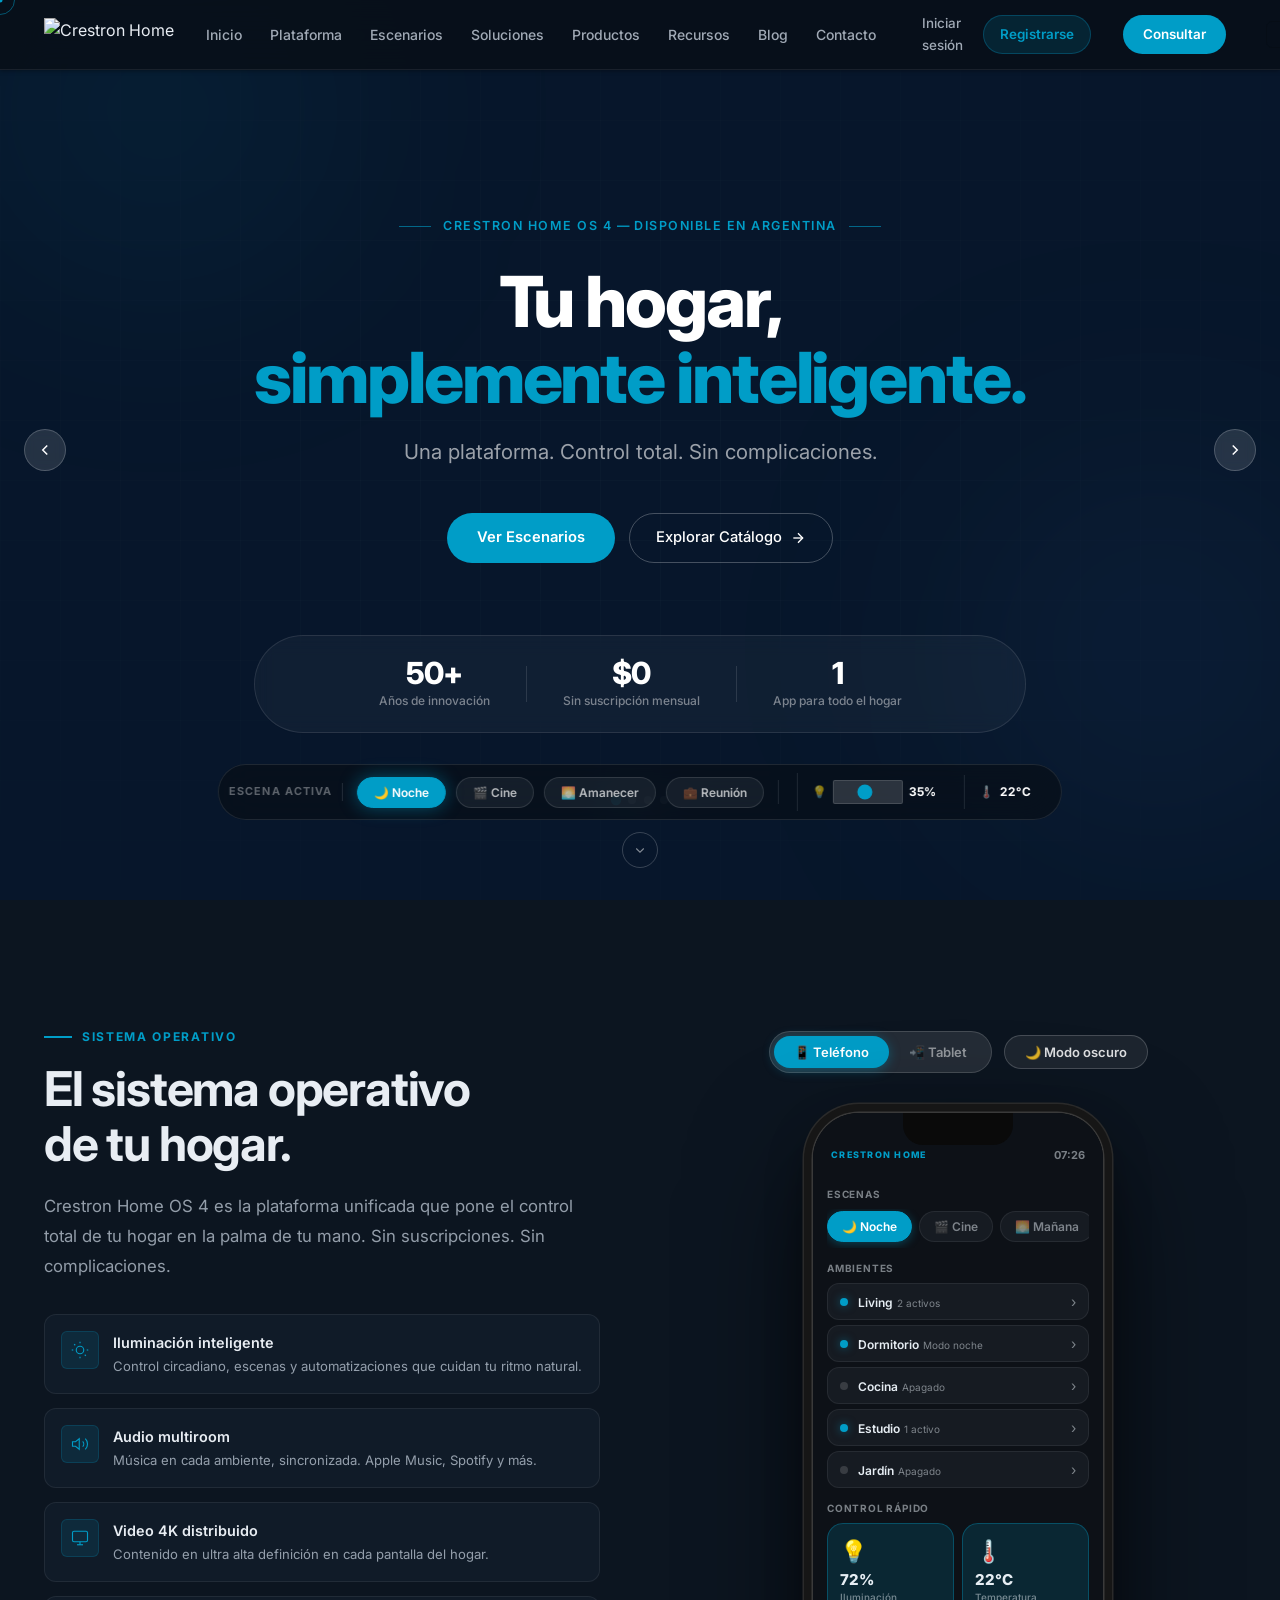
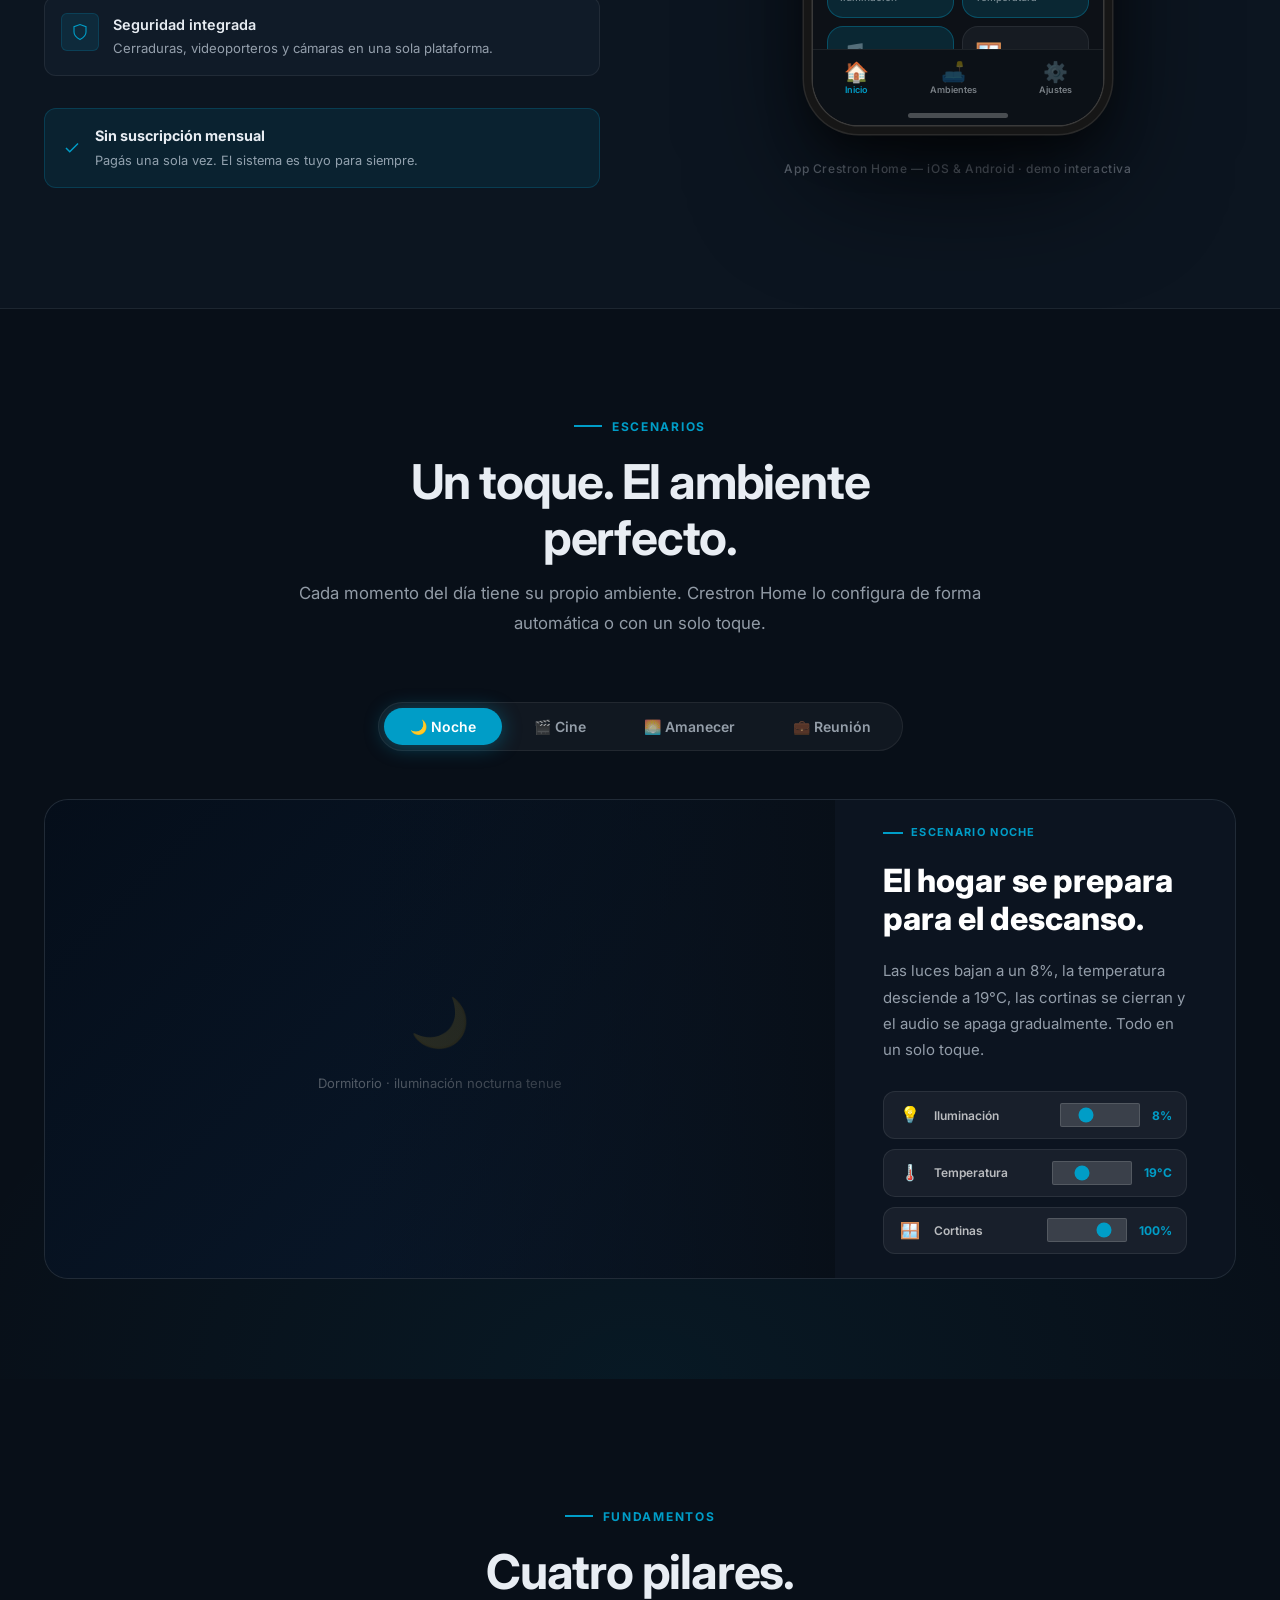
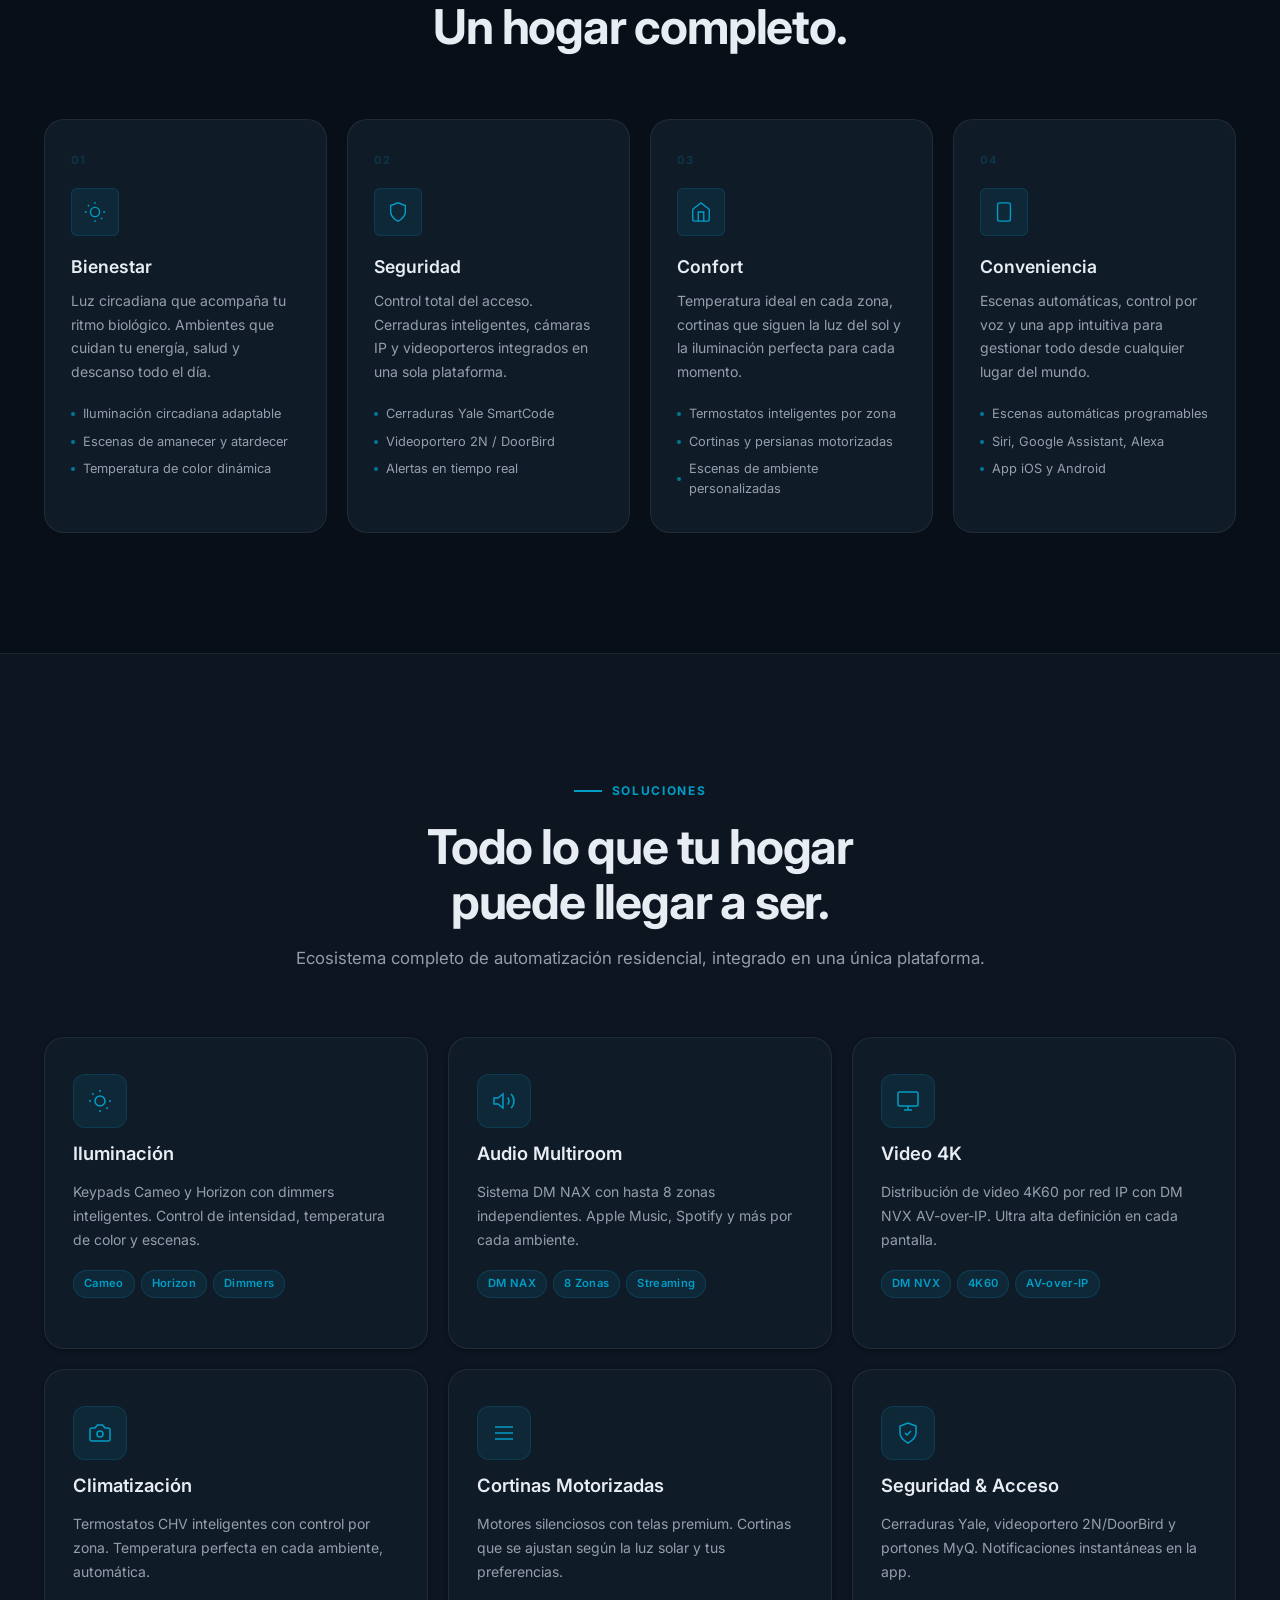
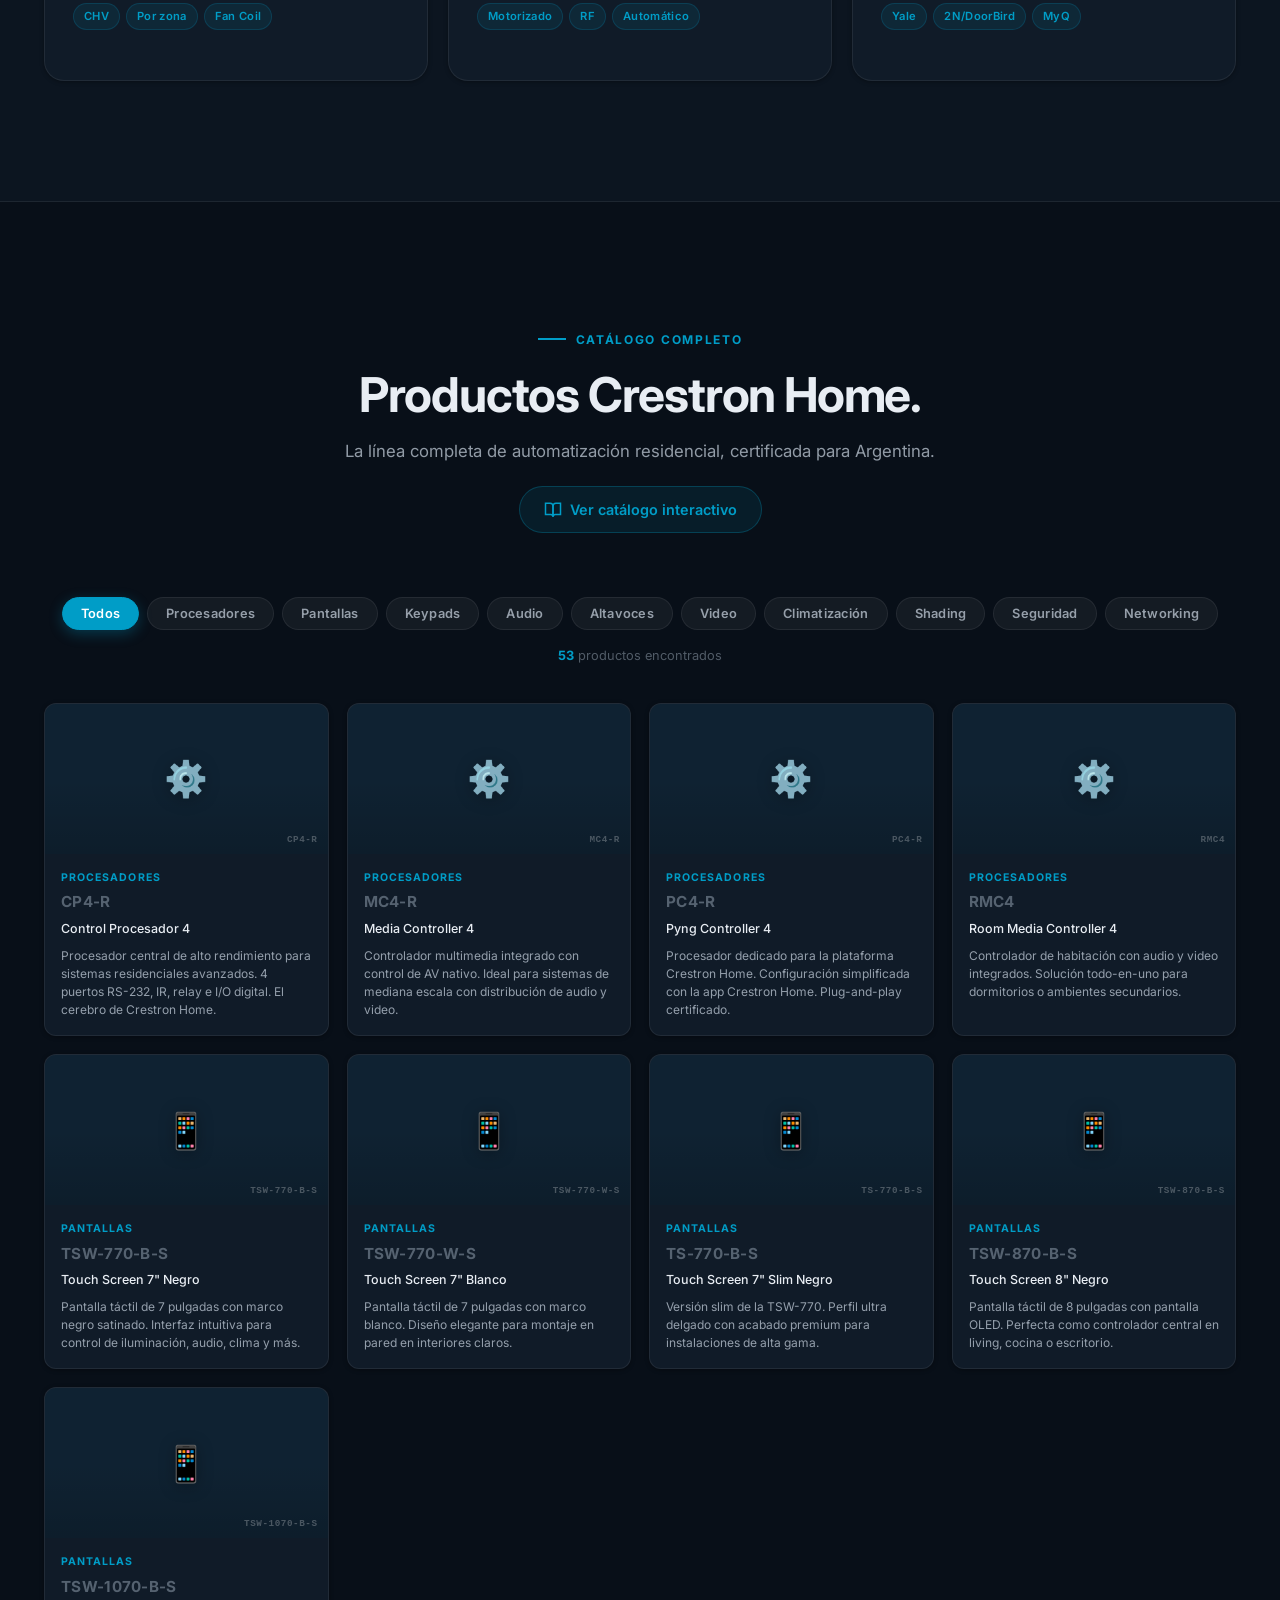
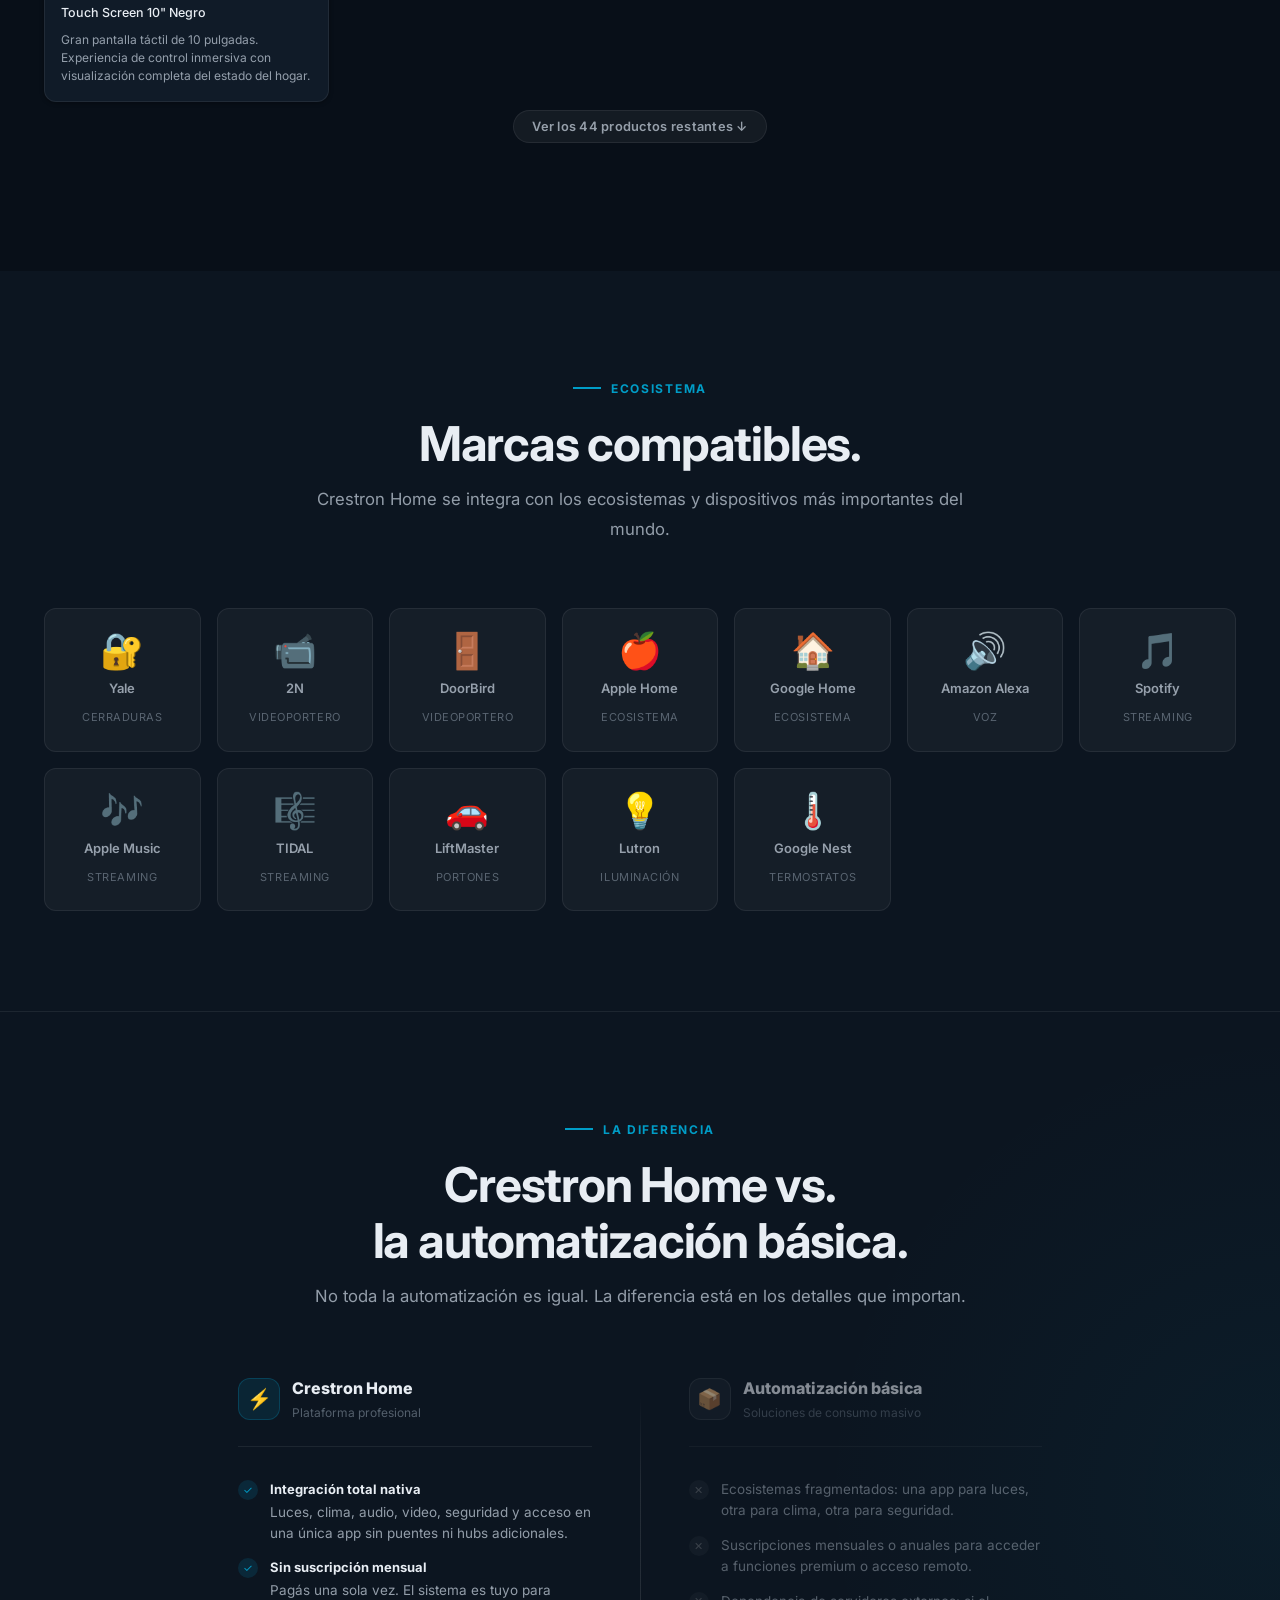
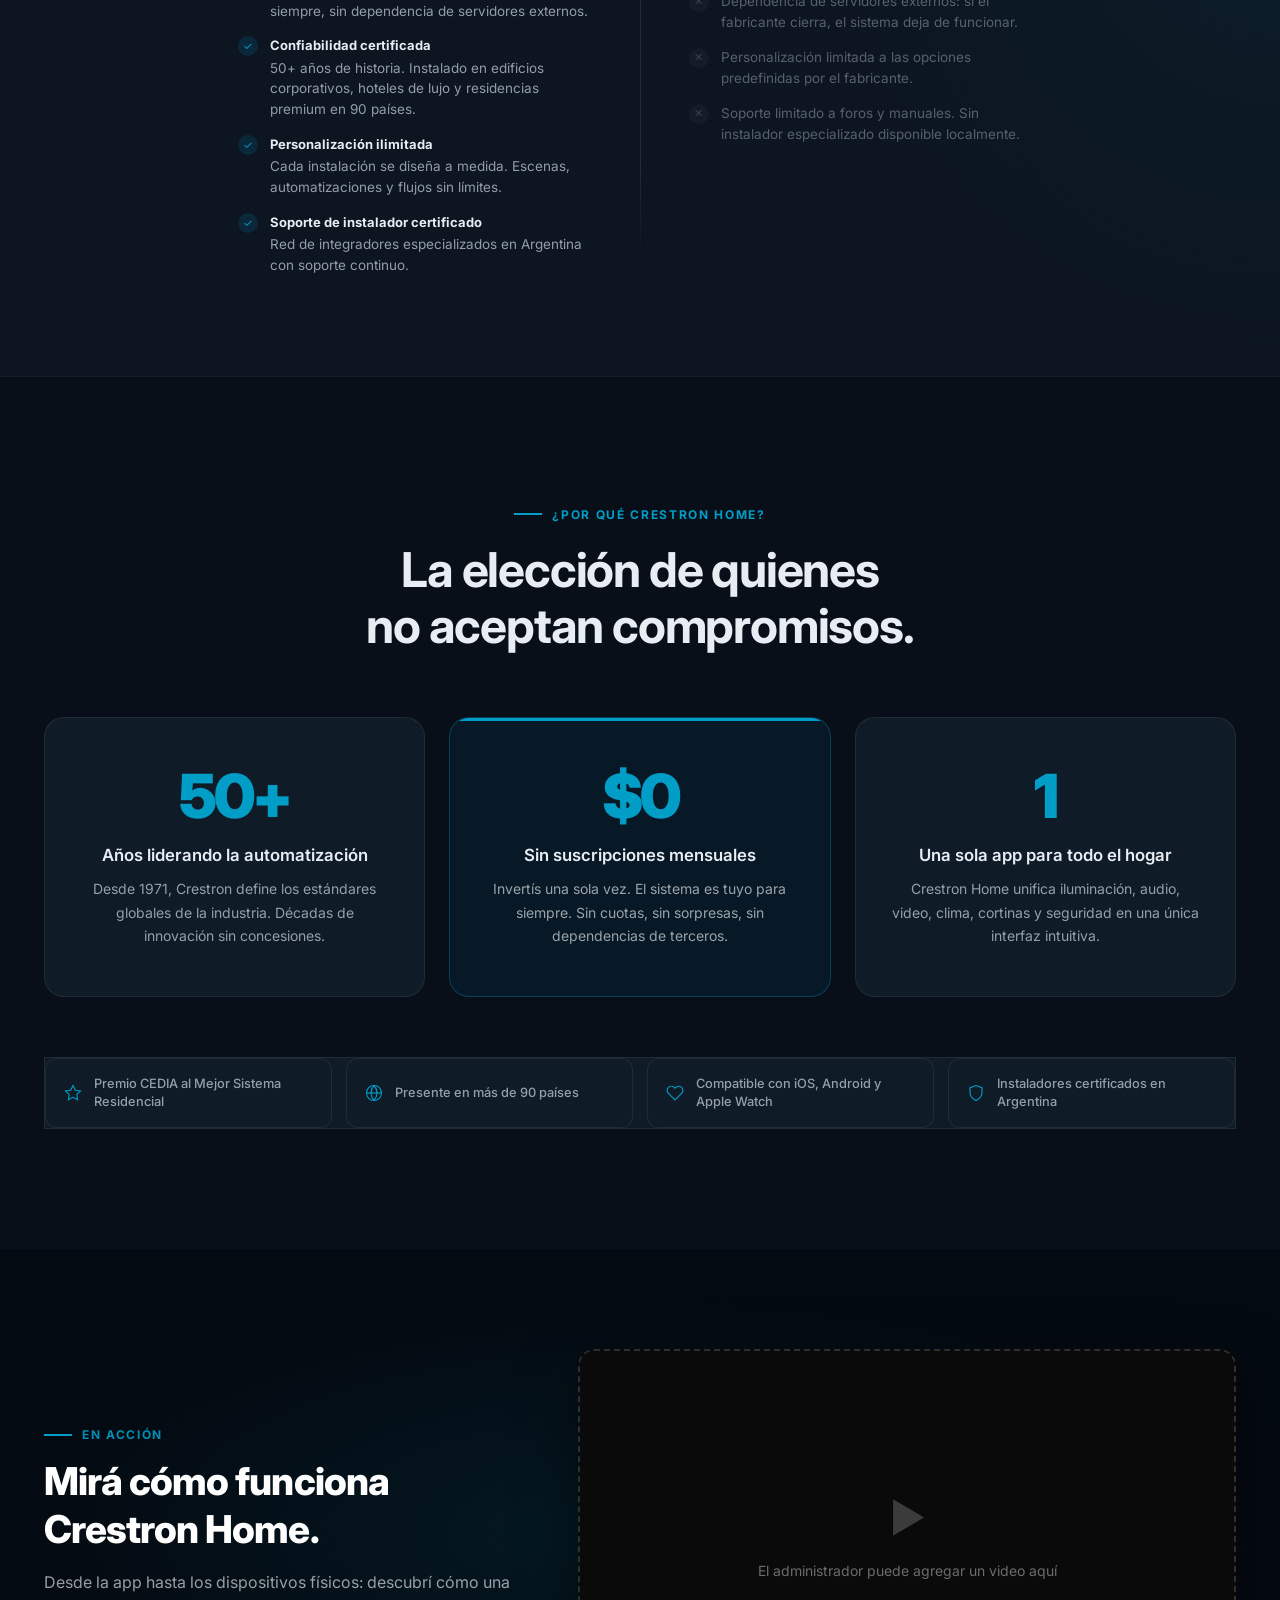
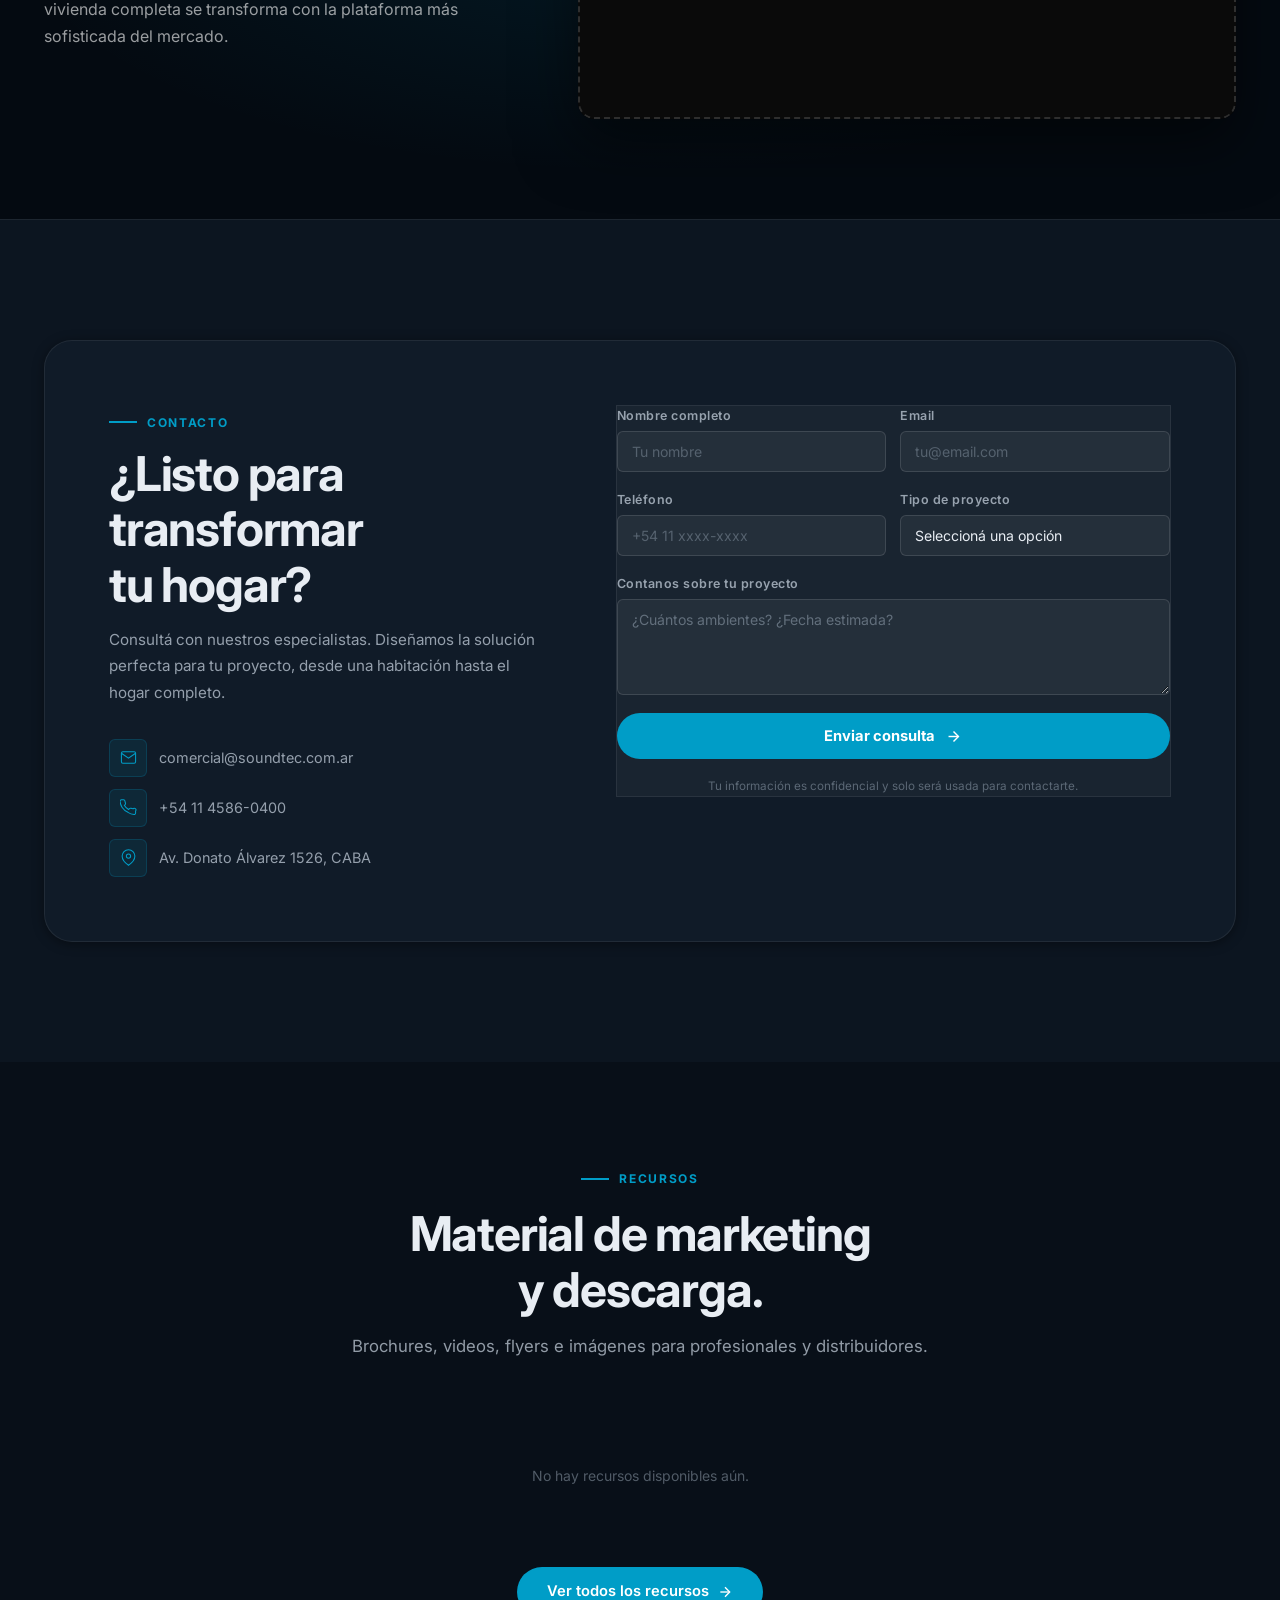
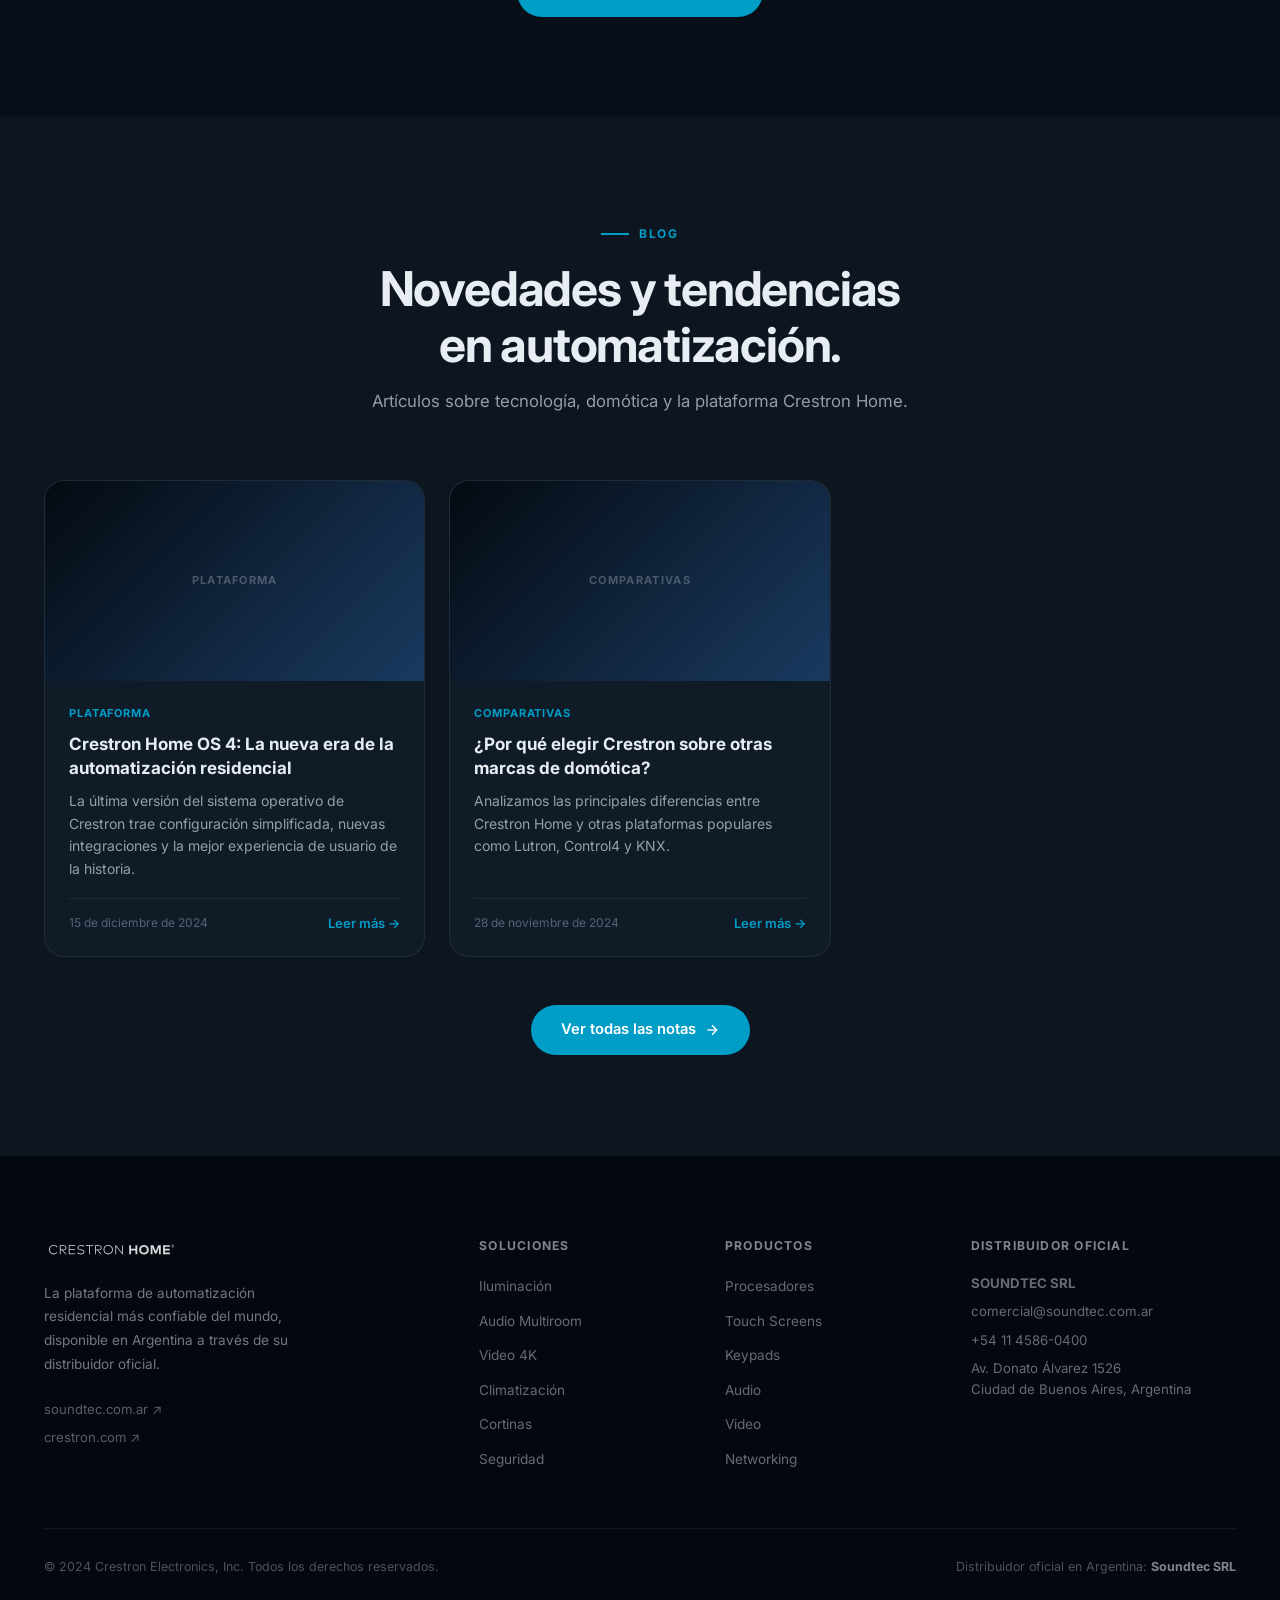
==== index.html @ 1913ee7a "Start proyect" ====
<!DOCTYPE html>
<html lang="es">
<head>
  <meta charset="UTF-8">
  <meta name="viewport" content="width=device-width, initial-scale=1.0">
  <title>Crestron Home Argentina | Automatización Residencial Premium</title>
  <meta name="description" content="Crestron Home en Argentina. Control total de tu hogar: iluminación, audio, video, climatización y más. Distribuidor oficial: Soundtec SRL.">
  <meta name="theme-color" content="#080f18">
  <link rel="preconnect" href="https://fonts.googleapis.com">
  <link rel="preconnect" href="https://fonts.gstatic.com" crossorigin>
  <link href="https://fonts.googleapis.com/css2?family=Inter:wght@300;400;500;600;700;800;900&display=swap" rel="stylesheet">
  <link rel="stylesheet" href="styles.css">
  <link rel="stylesheet" href="admin.css">
</head>
<body>

  <!-- Custom Cursor -->
  <div class="cursor-dot" id="cursorDot"></div>
  <div class="cursor-outline" id="cursorOutline"></div>

  <!-- ===== NAVIGATION ===== -->
  <nav class="navbar" id="navbar">
    <div class="nav-container">
      <a href="#inicio" class="logo">
        <img src="crestron-home-logo.svg" alt="Crestron Home" class="logo-img logo-dark">
        <img src="crestron-home-logo-white.svg" alt="Crestron Home" class="logo-img logo-white">
      </a>
      <ul class="nav-links" id="navLinks">
        <li><a href="#inicio" class="nav-link">Inicio</a></li>
        <li><a href="#plataforma" class="nav-link">Plataforma</a></li>
        <li><a href="#escenarios" class="nav-link">Escenarios</a></li>
        <li><a href="#soluciones" class="nav-link">Soluciones</a></li>
        <li><a href="#productos" class="nav-link">Productos</a></li>
        <li><a href="#recursos" class="nav-link">Recursos</a></li>
        <li><a href="#blog" class="nav-link">Blog</a></li>
        <li><a href="#contacto" class="nav-link">Contacto</a></li>
        <li class="nav-mobile-auth">
          <a href="#" class="btn-nav-login nav-link">Iniciar sesión</a>
          <a href="#" class="btn-nav-register mobile">Registrarse</a>
        </li>
      </ul>
      <div class="nav-auth">
        <a href="#" class="btn-nav-login">Iniciar sesión</a>
        <a href="#" class="btn-nav-register">Registrarse</a>
      </div>
      <a href="#contacto" class="btn-nav-cta">Consultar</a>
      <button class="btn-admin-trigger" id="adminTrigger" title="Panel de administración">
        <svg viewBox="0 0 24 24" fill="none" stroke="currentColor" stroke-width="2"><rect x="3" y="11" width="18" height="11" rx="2"/><path d="M7 11V7a5 5 0 0110 0v4"/></svg>
      </button>
      <button class="menu-toggle" id="menuToggle" aria-label="Menú">
        <span></span><span></span><span></span>
      </button>
    </div>
  </nav>

  <!-- ===== HERO ===== -->
  <section id="inicio" class="hero">
    <div class="hero-bg">
      <div class="hero-grid-lines"></div>
      <div class="hero-orb hero-orb-1"></div>
      <div class="hero-orb hero-orb-2"></div>
      <!-- Foto: sala de estar de lujo con iluminación tenue y accesorios tecnológicos -->
      <div class="hero-slides">
        <div class="hero-slide" data-slide="0" style="background-image:url('img/hero-1.jpg')"></div>
        <div class="hero-slide" data-slide="1" style="background-image:url('img/hero-2.jpg')"></div>
        <div class="hero-slide" data-slide="2" style="background-image:url('img/hero-3.jpg')"></div>
        <div class="hero-slide" data-slide="3" style="background-image:url('img/hero-4.jpg')"></div>
      </div>
      <div class="admin-slides-panel" id="adminSlidesPanel">
        <span class="admin-slides-label">📷 Imágenes del slider:</span>
        <button class="admin-slide-edit-btn" data-slide="0">Foto 1</button>
        <button class="admin-slide-edit-btn" data-slide="1">Foto 2</button>
        <button class="admin-slide-edit-btn" data-slide="2">Foto 3</button>
        <button class="admin-slide-edit-btn" data-slide="3">Foto 4</button>
      </div>
    </div>
    <button class="hero-prev" aria-label="Anterior">
      <svg viewBox="0 0 24 24" fill="none" stroke="currentColor" stroke-width="2"><polyline points="15 18 9 12 15 6"/></svg>
    </button>
    <button class="hero-next" aria-label="Siguiente">
      <svg viewBox="0 0 24 24" fill="none" stroke="currentColor" stroke-width="2"><polyline points="9 18 15 12 9 6"/></svg>
    </button>
    <div class="hero-dots">
      <button class="hero-dot active" aria-label="Slide 1"></button>
      <button class="hero-dot" aria-label="Slide 2"></button>
      <button class="hero-dot" aria-label="Slide 3"></button>
      <button class="hero-dot" aria-label="Slide 4"></button>
    </div>
    <div class="hero-content">
      <div class="hero-eyebrow">
        <span class="eyebrow-line"></span>
        Crestron Home OS 4 — Disponible en Argentina
        <span class="eyebrow-line"></span>
      </div>
      <h1 class="hero-title" data-editable="hero-title">Tu hogar,<br><span class="hero-accent">simplemente inteligente.</span></h1>
      <p class="hero-subtitle" data-editable="hero-subtitle">Una plataforma. Control total. Sin complicaciones.</p>
      <div class="hero-buttons">
        <a href="#escenarios" class="btn-primary">Ver Escenarios</a>
        <a href="#productos" class="btn-ghost">
          Explorar Catálogo
          <svg viewBox="0 0 24 24" fill="none" stroke="currentColor" stroke-width="2"><line x1="5" y1="12" x2="19" y2="12"/><polyline points="12 5 19 12 12 19"/></svg>
        </a>
      </div>
      <div class="hero-stats">
        <div class="hero-stat">
          <span class="stat-number">50+</span>
          <span class="stat-label">Años de innovación</span>
        </div>
        <div class="stat-sep"></div>
        <div class="hero-stat">
          <span class="stat-number">$0</span>
          <span class="stat-label">Sin suscripción mensual</span>
        </div>
        <div class="stat-sep"></div>
        <div class="hero-stat">
          <span class="stat-number">1</span>
          <span class="stat-label">App para todo el hogar</span>
        </div>
      </div>
    </div>

    <!-- Dashboard strip — scene & quick controls -->
    <div class="hero-dashboard-strip" id="heroDashboard">
      <span class="hds-label">Escena activa</span>
      <button class="hds-btn active" onclick="heroScene(this,'Noche')">🌙 Noche</button>
      <button class="hds-btn" onclick="heroScene(this,'Cine')">🎬 Cine</button>
      <button class="hds-btn" onclick="heroScene(this,'Amanecer')">🌅 Amanecer</button>
      <button class="hds-btn" onclick="heroScene(this,'Reunión')">💼 Reunión</button>
      <div class="hds-sep"></div>
      <div class="hds-widget">
        <span>💡</span>
        <input type="range" class="hds-widget-slider" min="0" max="100" value="35"
          oninput="this.nextElementSibling.textContent=this.value+'%'">
        <span class="hds-widget-val">35%</span>
      </div>
      <div class="hds-widget">
        <span>🌡️</span>
        <span class="hds-widget-val" id="heroTemp">22°C</span>
      </div>
    </div>

    <a href="#plataforma" class="hero-scroll">
      <svg viewBox="0 0 24 24" fill="none" stroke="currentColor" stroke-width="1.5"><path d="M7 10l5 5 5-5"/></svg>
    </a>
  </section>

  <!-- ===== CRESTRON HOME OS ===== -->
  <section id="plataforma" class="platform-section">
    <div class="container">
      <div class="platform-grid">
        <div class="platform-text reveal">
          <div class="section-label">Sistema Operativo</div>
          <h2 data-editable="platform-h2">El sistema operativo<br>de tu hogar.</h2>
          <p class="lead-text" data-editable="platform-lead">Crestron Home OS 4 es la plataforma unificada que pone el control total de tu hogar en la palma de tu mano. Sin suscripciones. Sin complicaciones.</p>
          <ul class="platform-features">
            <li class="pf-item">
              <div class="pf-icon">
                <svg viewBox="0 0 24 24" fill="none" stroke="currentColor" stroke-width="1.5"><circle cx="12" cy="12" r="5"/><line x1="12" y1="1" x2="12" y2="3"/><line x1="12" y1="21" x2="12" y2="23"/><line x1="4.22" y1="4.22" x2="5.64" y2="5.64"/><line x1="18.36" y1="18.36" x2="19.78" y2="19.78"/><line x1="1" y1="12" x2="3" y2="12"/><line x1="21" y1="12" x2="23" y2="12"/></svg>
              </div>
              <div class="pf-text">
                <strong>Iluminación inteligente</strong>
                <p>Control circadiano, escenas y automatizaciones que cuidan tu ritmo natural.</p>
              </div>
            </li>
            <li class="pf-item">
              <div class="pf-icon">
                <svg viewBox="0 0 24 24" fill="none" stroke="currentColor" stroke-width="1.5"><polygon points="11 5 6 9 2 9 2 15 6 15 11 19 11 5"/><path d="M19.07 4.93a10 10 0 010 14.14M15.54 8.46a5 5 0 010 7.07"/></svg>
              </div>
              <div class="pf-text">
                <strong>Audio multiroom</strong>
                <p>Música en cada ambiente, sincronizada. Apple Music, Spotify y más.</p>
              </div>
            </li>
            <li class="pf-item">
              <div class="pf-icon">
                <svg viewBox="0 0 24 24" fill="none" stroke="currentColor" stroke-width="1.5"><rect x="2" y="3" width="20" height="14" rx="2"/><line x1="8" y1="21" x2="16" y2="21"/><line x1="12" y1="17" x2="12" y2="21"/></svg>
              </div>
              <div class="pf-text">
                <strong>Video 4K distribuido</strong>
                <p>Contenido en ultra alta definición en cada pantalla del hogar.</p>
              </div>
            </li>
            <li class="pf-item">
              <div class="pf-icon">
                <svg viewBox="0 0 24 24" fill="none" stroke="currentColor" stroke-width="1.5"><path d="M12 22s8-4 8-10V5l-8-3-8 3v7c0 6 8 10 8 10z"/></svg>
              </div>
              <div class="pf-text">
                <strong>Seguridad integrada</strong>
                <p>Cerraduras, videoporteros y cámaras en una sola plataforma.</p>
              </div>
            </li>
          </ul>
          <div class="no-sub-badge">
            <svg viewBox="0 0 24 24" fill="none" stroke="currentColor" stroke-width="2"><polyline points="20 6 9 17 4 12"/></svg>
            <div>
              <strong>Sin suscripción mensual</strong>
              <span>Pagás una sola vez. El sistema es tuyo para siempre.</span>
            </div>
          </div>
        </div>

        <div class="platform-visual reveal" style="display:flex;flex-direction:column;align-items:center;">
          <div class="demo-controls-bar">
            <div class="demo-device-toggle">
              <button class="demo-toggle-btn active" id="chappBtnPhone" onclick="AppDemo.setDevice('phone')">📱 Teléfono</button>
              <button class="demo-toggle-btn" id="chappBtnTablet" onclick="AppDemo.setDevice('tablet')">📲 Tablet</button>
            </div>
            <button class="demo-theme-btn" id="chappThemeBtn" onclick="AppDemo.toggleTheme()">🌙 Modo oscuro</button>
          </div>
          <div class="chapp-device chapp-dark" id="chappDevice">
            <div class="chapp-device-notch"></div>
            <div id="chappScreen"></div>
            <div class="chapp-device-bar"></div>
          </div>
          <div class="mockup-label" style="margin-top:18px;color:rgba(220,230,242,0.38);font-size:12px;letter-spacing:.05em;">App Crestron Home — iOS & Android · demo interactiva</div>
        </div>
      </div>
    </div>
  </section>

  <!-- ===== ESCENARIOS ===== -->
  <section id="escenarios" class="scenarios-section">
    <div class="container">
      <div class="section-header reveal">
        <div class="section-label">Escenarios</div>
        <h2>Un toque. El ambiente<br>perfecto.</h2>
        <p class="section-subtitle">Cada momento del día tiene su propio ambiente. Crestron Home lo configura de forma automática o con un solo toque.</p>
      </div>

      <div class="scenarios-tabs" role="tablist">
        <button class="scenario-tab active" data-scene="noche" onclick="switchScene('noche')">🌙 Noche</button>
        <button class="scenario-tab" data-scene="cine" onclick="switchScene('cine')">🎬 Cine</button>
        <button class="scenario-tab" data-scene="amanecer" onclick="switchScene('amanecer')">🌅 Amanecer</button>
        <button class="scenario-tab" data-scene="reunion" onclick="switchScene('reunion')">💼 Reunión</button>
      </div>

      <div class="scenarios-stage">

        <!-- NOCHE -->
        <div class="scenario-panel active" id="scene-noche">
          <div class="scenario-image">
            <!-- Foto: dormitorio de lujo con iluminación tenue azul-cálida, vista nocturna exterior -->
            <div class="scenario-img-placeholder" style="background:linear-gradient(135deg,#050e1a,#0a1a2e);">
              <span class="sc-icon">🌙</span>
              <span>Dormitorio · iluminación nocturna tenue</span>
            </div>
            <div class="scenario-img-overlay"></div>
          </div>
          <div class="scenario-content">
            <div class="scenario-eyebrow">Escenario Noche</div>
            <h3>El hogar se prepara para el descanso.</h3>
            <p>Las luces bajan a un 8%, la temperatura desciende a 19°C, las cortinas se cierran y el audio se apaga gradualmente. Todo en un solo toque.</p>
            <div class="scenario-controls">
              <div class="sc-ctrl-row">
                <span class="sc-ctrl-ico">💡</span>
                <span class="sc-ctrl-name">Iluminación</span>
                <input type="range" class="sc-ctrl-slider" min="0" max="100" value="8" oninput="this.nextElementSibling.textContent=this.value+'%'">
                <span class="sc-ctrl-val">8%</span>
              </div>
              <div class="sc-ctrl-row">
                <span class="sc-ctrl-ico">🌡️</span>
                <span class="sc-ctrl-name">Temperatura</span>
                <input type="range" class="sc-ctrl-slider" min="16" max="30" value="19" oninput="this.nextElementSibling.textContent=this.value+'°C'">
                <span class="sc-ctrl-val">19°C</span>
              </div>
              <div class="sc-ctrl-row">
                <span class="sc-ctrl-ico">🪟</span>
                <span class="sc-ctrl-name">Cortinas</span>
                <input type="range" class="sc-ctrl-slider" min="0" max="100" value="100" oninput="this.nextElementSibling.textContent=this.value+'%'">
                <span class="sc-ctrl-val">100%</span>
              </div>
            </div>
          </div>
        </div>

        <!-- CINE -->
        <div class="scenario-panel" id="scene-cine">
          <div class="scenario-image">
            <!-- Foto: sala de cine privada con pantalla grande, luces de acento tenues, asientos de cuero -->
            <div class="scenario-img-placeholder" style="background:linear-gradient(135deg,#0a0005,#1a0820);">
              <span class="sc-icon">🎬</span>
              <span>Home theater · luces de acento ultrabajas</span>
            </div>
            <div class="scenario-img-overlay"></div>
          </div>
          <div class="scenario-content">
            <div class="scenario-eyebrow">Escenario Cine</div>
            <h3>Experiencia de sala en tu propio hogar.</h3>
            <p>Las luces LED de acento bajan al 3%, las cortinas se cierran totalmente, el proyector se enciende y el audio se calibra en modo surround automáticamente.</p>
            <div class="scenario-controls">
              <div class="sc-ctrl-row">
                <span class="sc-ctrl-ico">💡</span>
                <span class="sc-ctrl-name">Iluminación acento</span>
                <input type="range" class="sc-ctrl-slider" min="0" max="100" value="3" oninput="this.nextElementSibling.textContent=this.value+'%'">
                <span class="sc-ctrl-val">3%</span>
              </div>
              <div class="sc-ctrl-row">
                <span class="sc-ctrl-ico">🔊</span>
                <span class="sc-ctrl-name">Volumen surround</span>
                <input type="range" class="sc-ctrl-slider" min="0" max="100" value="75" oninput="this.nextElementSibling.textContent=this.value+'%'">
                <span class="sc-ctrl-val">75%</span>
              </div>
              <div class="sc-ctrl-row">
                <span class="sc-ctrl-ico">🪟</span>
                <span class="sc-ctrl-name">Cortinas blackout</span>
                <input type="range" class="sc-ctrl-slider" min="0" max="100" value="100" oninput="this.nextElementSibling.textContent=this.value+'%'">
                <span class="sc-ctrl-val">100%</span>
              </div>
            </div>
          </div>
        </div>

        <!-- AMANECER -->
        <div class="scenario-panel" id="scene-amanecer">
          <div class="scenario-image">
            <!-- Foto: living con grandes ventanales al amanecer, luz natural cálida, cortinas a medio abrir -->
            <div class="scenario-img-placeholder" style="background:linear-gradient(135deg,#1a0800,#2d1505,#3d2010);">
              <span class="sc-icon">🌅</span>
              <span>Living · luz cálida de amanecer</span>
            </div>
            <div class="scenario-img-overlay"></div>
          </div>
          <div class="scenario-content">
            <div class="scenario-eyebrow">Escenario Amanecer</div>
            <h3>El despertar más suave que imaginaste.</h3>
            <p>Las luces aumentan gradualmente simulando el amanecer, las cortinas se abren lentamente, la temperatura sube a 22°C y comienza tu playlist favorita en bajo volumen.</p>
            <div class="scenario-controls">
              <div class="sc-ctrl-row">
                <span class="sc-ctrl-ico">💡</span>
                <span class="sc-ctrl-name">Luz cálida (2700K)</span>
                <input type="range" class="sc-ctrl-slider" min="0" max="100" value="60" oninput="this.nextElementSibling.textContent=this.value+'%'">
                <span class="sc-ctrl-val">60%</span>
              </div>
              <div class="sc-ctrl-row">
                <span class="sc-ctrl-ico">🌡️</span>
                <span class="sc-ctrl-name">Temperatura</span>
                <input type="range" class="sc-ctrl-slider" min="16" max="30" value="22" oninput="this.nextElementSibling.textContent=this.value+'°C'">
                <span class="sc-ctrl-val">22°C</span>
              </div>
              <div class="sc-ctrl-row">
                <span class="sc-ctrl-ico">🪟</span>
                <span class="sc-ctrl-name">Cortinas</span>
                <input type="range" class="sc-ctrl-slider" min="0" max="100" value="40" oninput="this.nextElementSibling.textContent=this.value+'%'">
                <span class="sc-ctrl-val">40%</span>
              </div>
            </div>
          </div>
        </div>

        <!-- REUNIÓN -->
        <div class="scenario-panel" id="scene-reunion">
          <div class="scenario-image">
            <!-- Foto: sala de reuniones de home office o living configurado para trabajo, luz blanca neutra, pantalla con presentación -->
            <div class="scenario-img-placeholder" style="background:linear-gradient(135deg,#05101a,#0a1e30);">
              <span class="sc-icon">💼</span>
              <span>Home office · luz neutra fría · pantalla activa</span>
            </div>
            <div class="scenario-img-overlay"></div>
          </div>
          <div class="scenario-content">
            <div class="scenario-eyebrow">Escenario Reunión</div>
            <h3>Productividad al más alto nivel.</h3>
            <p>Luz blanca neutra al 90%, temperatura de 20°C para máxima concentración, la pantalla de videoconferencia se enciende y el audio se configura en modo "manos libres".</p>
            <div class="scenario-controls">
              <div class="sc-ctrl-row">
                <span class="sc-ctrl-ico">💡</span>
                <span class="sc-ctrl-name">Luz neutra (4000K)</span>
                <input type="range" class="sc-ctrl-slider" min="0" max="100" value="90" oninput="this.nextElementSibling.textContent=this.value+'%'">
                <span class="sc-ctrl-val">90%</span>
              </div>
              <div class="sc-ctrl-row">
                <span class="sc-ctrl-ico">🌡️</span>
                <span class="sc-ctrl-name">Temperatura</span>
                <input type="range" class="sc-ctrl-slider" min="16" max="30" value="20" oninput="this.nextElementSibling.textContent=this.value+'°C'">
                <span class="sc-ctrl-val">20°C</span>
              </div>
              <div class="sc-ctrl-row">
                <span class="sc-ctrl-ico">🔊</span>
                <span class="sc-ctrl-name">Audio manos libres</span>
                <input type="range" class="sc-ctrl-slider" min="0" max="100" value="50" oninput="this.nextElementSibling.textContent=this.value+'%'">
                <span class="sc-ctrl-val">50%</span>
              </div>
            </div>
          </div>
        </div>

      </div><!-- /scenarios-stage -->
    </div>
  </section>

  <!-- ===== CUATRO PILARES ===== -->
  <section class="pillars-section">
    <div class="container">
      <div class="section-header reveal">
        <div class="section-label">Fundamentos</div>
        <h2>Cuatro pilares.<br>Un hogar completo.</h2>
      </div>
      <div class="pillars-grid">

        <div class="pillar-card reveal">
          <div class="pillar-num">01</div>
          <div class="pillar-icon">
            <svg viewBox="0 0 24 24" fill="none" stroke="currentColor" stroke-width="1.5"><circle cx="12" cy="12" r="5"/><line x1="12" y1="1" x2="12" y2="3"/><line x1="12" y1="21" x2="12" y2="23"/><line x1="4.22" y1="4.22" x2="5.64" y2="5.64"/><line x1="18.36" y1="18.36" x2="19.78" y2="19.78"/><line x1="1" y1="12" x2="3" y2="12"/><line x1="21" y1="12" x2="23" y2="12"/></svg>
          </div>
          <h3 data-editable="pillar-1-h3">Bienestar</h3>
          <p data-editable="pillar-1-p">Luz circadiana que acompaña tu ritmo biológico. Ambientes que cuidan tu energía, salud y descanso todo el día.</p>
          <ul class="pillar-list">
            <li>Iluminación circadiana adaptable</li>
            <li>Escenas de amanecer y atardecer</li>
            <li>Temperatura de color dinámica</li>
          </ul>
        </div>

        <div class="pillar-card reveal">
          <div class="pillar-num">02</div>
          <div class="pillar-icon">
            <svg viewBox="0 0 24 24" fill="none" stroke="currentColor" stroke-width="1.5"><path d="M12 22s8-4 8-10V5l-8-3-8 3v7c0 6 8 10 8 10z"/></svg>
          </div>
          <h3 data-editable="pillar-2-h3">Seguridad</h3>
          <p data-editable="pillar-2-p">Control total del acceso. Cerraduras inteligentes, cámaras IP y videoporteros integrados en una sola plataforma.</p>
          <ul class="pillar-list">
            <li>Cerraduras Yale SmartCode</li>
            <li>Videoportero 2N / DoorBird</li>
            <li>Alertas en tiempo real</li>
          </ul>
        </div>

        <div class="pillar-card reveal">
          <div class="pillar-num">03</div>
          <div class="pillar-icon">
            <svg viewBox="0 0 24 24" fill="none" stroke="currentColor" stroke-width="1.5"><path d="M3 9l9-7 9 7v11a2 2 0 01-2 2H5a2 2 0 01-2-2z"/><polyline points="9 22 9 12 15 12 15 22"/></svg>
          </div>
          <h3 data-editable="pillar-3-h3">Confort</h3>
          <p data-editable="pillar-3-p">Temperatura ideal en cada zona, cortinas que siguen la luz del sol y la iluminación perfecta para cada momento.</p>
          <ul class="pillar-list">
            <li>Termostatos inteligentes por zona</li>
            <li>Cortinas y persianas motorizadas</li>
            <li>Escenas de ambiente personalizadas</li>
          </ul>
        </div>

        <div class="pillar-card reveal">
          <div class="pillar-num">04</div>
          <div class="pillar-icon">
            <svg viewBox="0 0 24 24" fill="none" stroke="currentColor" stroke-width="1.5"><rect x="5" y="2" width="14" height="20" rx="2"/><line x1="12" y1="18" x2="12.01" y2="18"/></svg>
          </div>
          <h3 data-editable="pillar-4-h3">Conveniencia</h3>
          <p data-editable="pillar-4-p">Escenas automáticas, control por voz y una app intuitiva para gestionar todo desde cualquier lugar del mundo.</p>
          <ul class="pillar-list">
            <li>Escenas automáticas programables</li>
            <li>Siri, Google Assistant, Alexa</li>
            <li>App iOS y Android</li>
          </ul>
        </div>

      </div>
    </div>
  </section>

  <!-- ===== SOLUCIONES ===== -->
  <section id="soluciones" class="solutions-section">
    <div class="container">
      <div class="section-header reveal">
        <div class="section-label">Soluciones</div>
        <h2>Todo lo que tu hogar<br>puede llegar a ser.</h2>
        <p class="section-subtitle">Ecosistema completo de automatización residencial, integrado en una única plataforma.</p>
      </div>
      <div class="solutions-grid">

        <div class="solution-card reveal">
          <div class="sol-icon-wrap">
            <svg viewBox="0 0 24 24" fill="none" stroke="currentColor" stroke-width="1.5"><circle cx="12" cy="12" r="5"/><line x1="12" y1="1" x2="12" y2="3"/><line x1="12" y1="21" x2="12" y2="23"/><line x1="4.22" y1="4.22" x2="5.64" y2="5.64"/><line x1="18.36" y1="18.36" x2="19.78" y2="19.78"/><line x1="1" y1="12" x2="3" y2="12"/><line x1="21" y1="12" x2="23" y2="12"/></svg>
          </div>
          <h3>Iluminación</h3>
          <p>Keypads Cameo y Horizon con dimmers inteligentes. Control de intensidad, temperatura de color y escenas.</p>
          <div class="sol-tags"><span>Cameo</span><span>Horizon</span><span>Dimmers</span></div>
          <div class="sol-hover-detail">
            <ul>
              <li>Regulación 0–100% por zona sin parpadeo</li>
              <li>Temperatura de color dinámica 2700–6500K</li>
              <li>Escenas personalizables por habitación</li>
            </ul>
          </div>
        </div>

        <div class="solution-card reveal">
          <div class="sol-icon-wrap">
            <svg viewBox="0 0 24 24" fill="none" stroke="currentColor" stroke-width="1.5"><polygon points="11 5 6 9 2 9 2 15 6 15 11 19 11 5"/><path d="M15.54 8.46a5 5 0 010 7.07"/><path d="M19.07 4.93a10 10 0 010 14.14"/></svg>
          </div>
          <h3>Audio Multiroom</h3>
          <p>Sistema DM NAX con hasta 8 zonas independientes. Apple Music, Spotify y más por cada ambiente.</p>
          <div class="sol-tags"><span>DM NAX</span><span>8 Zonas</span><span>Streaming</span></div>
          <div class="sol-hover-detail">
            <ul>
              <li>Hasta 8 zonas completamente independientes</li>
              <li>Sincronización perfecta entre ambientes</li>
              <li>Apple Music, Spotify, Tidal nativos</li>
            </ul>
          </div>
        </div>

        <div class="solution-card reveal">
          <div class="sol-icon-wrap">
            <svg viewBox="0 0 24 24" fill="none" stroke="currentColor" stroke-width="1.5"><rect x="2" y="3" width="20" height="14" rx="2"/><line x1="8" y1="21" x2="16" y2="21"/><line x1="12" y1="17" x2="12" y2="21"/></svg>
          </div>
          <h3>Video 4K</h3>
          <p>Distribución de video 4K60 por red IP con DM NVX AV-over-IP. Ultra alta definición en cada pantalla.</p>
          <div class="sol-tags"><span>DM NVX</span><span>4K60</span><span>AV-over-IP</span></div>
          <div class="sol-hover-detail">
            <ul>
              <li>Distribución 4K60 por red Ethernet</li>
              <li>Latencia ultra-baja (&lt;100ms)</li>
              <li>Fuentes ilimitadas a pantallas ilimitadas</li>
            </ul>
          </div>
        </div>

        <div class="solution-card reveal">
          <div class="sol-icon-wrap">
            <svg viewBox="0 0 24 24" fill="none" stroke="currentColor" stroke-width="1.5"><path d="M14.5 4h-5L7 7H4a2 2 0 00-2 2v9a2 2 0 002 2h16a2 2 0 002-2V9a2 2 0 00-2-2h-3l-2.5-3z"/><circle cx="12" cy="13" r="3"/></svg>
          </div>
          <h3>Climatización</h3>
          <p>Termostatos CHV inteligentes con control por zona. Temperatura perfecta en cada ambiente, automática.</p>
          <div class="sol-tags"><span>CHV</span><span>Por zona</span><span>Fan Coil</span></div>
          <div class="sol-hover-detail">
            <ul>
              <li>Control por zona independiente</li>
              <li>Integración con splits, VRF y fan coil</li>
              <li>Programación horaria automática</li>
            </ul>
          </div>
        </div>

        <div class="solution-card reveal">
          <div class="sol-icon-wrap">
            <svg viewBox="0 0 24 24" fill="none" stroke="currentColor" stroke-width="1.5"><line x1="3" y1="6" x2="21" y2="6"/><line x1="3" y1="12" x2="21" y2="12"/><line x1="3" y1="18" x2="21" y2="18"/></svg>
          </div>
          <h3>Cortinas Motorizadas</h3>
          <p>Motores silenciosos con telas premium. Cortinas que se ajustan según la luz solar y tus preferencias.</p>
          <div class="sol-tags"><span>Motorizado</span><span>RF</span><span>Automático</span></div>
          <div class="sol-hover-detail">
            <ul>
              <li>Motor silencioso &lt;35dB</li>
              <li>Seguimiento solar automático</li>
              <li>Telas blackout, traslúcidas y screen</li>
            </ul>
          </div>
        </div>

        <div class="solution-card reveal">
          <div class="sol-icon-wrap">
            <svg viewBox="0 0 24 24" fill="none" stroke="currentColor" stroke-width="1.5"><path d="M12 22s8-4 8-10V5l-8-3-8 3v7c0 6 8 10 8 10z"/><polyline points="9 12 11 14 15 10"/></svg>
          </div>
          <h3>Seguridad & Acceso</h3>
          <p>Cerraduras Yale, videoportero 2N/DoorBird y portones MyQ. Notificaciones instantáneas en la app.</p>
          <div class="sol-tags"><span>Yale</span><span>2N/DoorBird</span><span>MyQ</span></div>
          <div class="sol-hover-detail">
            <ul>
              <li>Control de acceso por código o huella</li>
              <li>Video HD en la app en tiempo real</li>
              <li>Alertas push instantáneas</li>
            </ul>
          </div>
        </div>

      </div>
    </div>
  </section>

  <!-- ===== CATÁLOGO ===== -->
  <section id="productos" class="catalog-section">
    <div class="container">
      <div class="section-header reveal">
        <div class="section-label">Catálogo Completo</div>
        <h2>Productos Crestron Home.</h2>
        <p class="section-subtitle">La línea completa de automatización residencial, certificada para Argentina.</p>
        <a href="catalogo.html" class="btn-catalog-interactive reveal">
          <svg viewBox="0 0 24 24" fill="none" stroke="currentColor" stroke-width="2" width="18" height="18"><path d="M2 3h6a4 4 0 014 4v14a3 3 0 00-3-3H2z"/><path d="M22 3h-6a4 4 0 00-4 4v14a3 3 0 013-3h7z"/></svg>
          Ver catálogo interactivo
        </a>
      </div>
      <div class="catalog-filters reveal" id="catalogFilters">
        <button class="filter-btn active" data-filter="all">Todos</button>
        <button class="filter-btn" data-filter="procesadores">Procesadores</button>
        <button class="filter-btn" data-filter="pantallas">Pantallas</button>
        <button class="filter-btn" data-filter="keypads">Keypads</button>
        <button class="filter-btn" data-filter="audio">Audio</button>
        <button class="filter-btn" data-filter="speakers">Altavoces</button>
        <button class="filter-btn" data-filter="video">Video</button>
        <button class="filter-btn" data-filter="climatizacion">Climatización</button>
        <button class="filter-btn" data-filter="shading">Shading</button>
        <button class="filter-btn" data-filter="seguridad">Seguridad</button>
        <button class="filter-btn" data-filter="networking">Networking</button>
      </div>
      <div class="products-count reveal">
        <span id="productsCount">53</span> productos encontrados
      </div>
      <div class="products-grid" id="productsGrid"></div>
    </div>
  </section>

  <!-- ===== MARCAS COMPATIBLES ===== -->
  <section class="brands-section">
    <div class="container">
      <div class="section-header reveal">
        <div class="section-label">Ecosistema</div>
        <h2>Marcas compatibles.</h2>
        <p class="section-subtitle">Crestron Home se integra con los ecosistemas y dispositivos más importantes del mundo.</p>
      </div>
      <div class="brands-grid" id="brandsGrid">
        <!-- Generado por admin.js — tooltips agregados desde JS -->
      </div>
    </div>
  </section>

  <!-- ===== COMPARACIÓN ===== -->
  <section class="comparison-section">
    <div class="container">
      <div class="section-header reveal">
        <div class="section-label">La diferencia</div>
        <h2>Crestron Home vs.<br>la automatización básica.</h2>
        <p class="section-subtitle">No toda la automatización es igual. La diferencia está en los detalles que importan.</p>
      </div>
      <div class="comparison-grid reveal">
        <div class="comparison-col crestron">
          <div class="comparison-col-header">
            <div class="comparison-col-icon">⚡</div>
            <div>
              <div class="comparison-col-title">Crestron Home</div>
              <div class="comparison-col-sub">Plataforma profesional</div>
            </div>
          </div>
          <div class="comparison-items">
            <div class="comparison-item">
              <div class="ci-bullet">✓</div>
              <div class="ci-text"><strong>Integración total nativa</strong>Luces, clima, audio, video, seguridad y acceso en una única app sin puentes ni hubs adicionales.</div>
            </div>
            <div class="comparison-item">
              <div class="ci-bullet">✓</div>
              <div class="ci-text"><strong>Sin suscripción mensual</strong>Pagás una sola vez. El sistema es tuyo para siempre, sin dependencia de servidores externos.</div>
            </div>
            <div class="comparison-item">
              <div class="ci-bullet">✓</div>
              <div class="ci-text"><strong>Confiabilidad certificada</strong>50+ años de historia. Instalado en edificios corporativos, hoteles de lujo y residencias premium en 90 países.</div>
            </div>
            <div class="comparison-item">
              <div class="ci-bullet">✓</div>
              <div class="ci-text"><strong>Personalización ilimitada</strong>Cada instalación se diseña a medida. Escenas, automatizaciones y flujos sin límites.</div>
            </div>
            <div class="comparison-item">
              <div class="ci-bullet">✓</div>
              <div class="ci-text"><strong>Soporte de instalador certificado</strong>Red de integradores especializados en Argentina con soporte continuo.</div>
            </div>
          </div>
        </div>

        <div class="comparison-divider"></div>

        <div class="comparison-col basic">
          <div class="comparison-col-header">
            <div class="comparison-col-icon">📦</div>
            <div>
              <div class="comparison-col-title">Automatización básica</div>
              <div class="comparison-col-sub">Soluciones de consumo masivo</div>
            </div>
          </div>
          <div class="comparison-items">
            <div class="comparison-item">
              <div class="ci-bullet">✕</div>
              <div class="ci-text">Ecosistemas fragmentados: una app para luces, otra para clima, otra para seguridad.</div>
            </div>
            <div class="comparison-item">
              <div class="ci-bullet">✕</div>
              <div class="ci-text">Suscripciones mensuales o anuales para acceder a funciones premium o acceso remoto.</div>
            </div>
            <div class="comparison-item">
              <div class="ci-bullet">✕</div>
              <div class="ci-text">Dependencia de servidores externos: si el fabricante cierra, el sistema deja de funcionar.</div>
            </div>
            <div class="comparison-item">
              <div class="ci-bullet">✕</div>
              <div class="ci-text">Personalización limitada a las opciones predefinidas por el fabricante.</div>
            </div>
            <div class="comparison-item">
              <div class="ci-bullet">✕</div>
              <div class="ci-text">Soporte limitado a foros y manuales. Sin instalador especializado disponible localmente.</div>
            </div>
          </div>
        </div>
      </div>
    </div>
  </section>

  <!-- ===== POR QUÉ CRESTRON ===== -->
  <section class="why-section">
    <div class="container">
      <div class="section-header reveal">
        <div class="section-label">¿Por qué Crestron Home?</div>
        <h2>La elección de quienes<br>no aceptan compromisos.</h2>
      </div>
      <div class="why-grid">
        <div class="why-card reveal">
          <div class="why-number" data-editable="why-1-num">50+</div>
          <h3 data-editable="why-1-h3">Años liderando la automatización</h3>
          <p data-editable="why-1-p">Desde 1971, Crestron define los estándares globales de la industria. Décadas de innovación sin concesiones.</p>
        </div>
        <div class="why-card featured reveal">
          <div class="why-number" data-editable="why-2-num">$0</div>
          <h3 data-editable="why-2-h3">Sin suscripciones mensuales</h3>
          <p data-editable="why-2-p">Invertís una sola vez. El sistema es tuyo para siempre. Sin cuotas, sin sorpresas, sin dependencias de terceros.</p>
        </div>
        <div class="why-card reveal">
          <div class="why-number" data-editable="why-3-num">1</div>
          <h3 data-editable="why-3-h3">Una sola app para todo el hogar</h3>
          <p data-editable="why-3-p">Crestron Home unifica iluminación, audio, video, clima, cortinas y seguridad en una única interfaz intuitiva.</p>
        </div>
      </div>
      <div class="badges-strip reveal">
        <div class="badge-item">
          <svg viewBox="0 0 24 24" fill="none" stroke="currentColor" stroke-width="1.5"><path d="M12 2l3.09 6.26L22 9.27l-5 4.87 1.18 6.88L12 17.77l-6.18 3.25L7 14.14 2 9.27l6.91-1.01L12 2z"/></svg>
          <span>Premio CEDIA al Mejor Sistema Residencial</span>
        </div>
        <div class="badge-item">
          <svg viewBox="0 0 24 24" fill="none" stroke="currentColor" stroke-width="1.5"><circle cx="12" cy="12" r="10"/><line x1="2" y1="12" x2="22" y2="12"/><path d="M12 2a15.3 15.3 0 014 10 15.3 15.3 0 01-4 10 15.3 15.3 0 01-4-10 15.3 15.3 0 014-10z"/></svg>
          <span>Presente en más de 90 países</span>
        </div>
        <div class="badge-item">
          <svg viewBox="0 0 24 24" fill="none" stroke="currentColor" stroke-width="1.5"><path d="M20.84 4.61a5.5 5.5 0 00-7.78 0L12 5.67l-1.06-1.06a5.5 5.5 0 00-7.78 7.78l1.06 1.06L12 21.23l7.78-7.78 1.06-1.06a5.5 5.5 0 000-7.78z"/></svg>
          <span>Compatible con iOS, Android y Apple Watch</span>
        </div>
        <div class="badge-item">
          <svg viewBox="0 0 24 24" fill="none" stroke="currentColor" stroke-width="1.5"><path d="M12 22s8-4 8-10V5l-8-3-8 3v7c0 6 8 10 8 10z"/></svg>
          <span>Instaladores certificados en Argentina</span>
        </div>
      </div>
    </div>
  </section>

  <!-- ===== VIDEO ===== -->
  <section class="video-section" id="video">
    <div class="container">
      <div class="video-inner">
        <div class="video-text reveal">
          <div class="section-label">En acción</div>
          <h2 data-editable="video-h2">Mirá cómo funciona<br>Crestron Home.</h2>
          <p data-editable="video-p">Desde la app hasta los dispositivos físicos: descubrí cómo una vivienda completa se transforma con la plataforma más sofisticada del mercado.</p>
          <button class="btn-set-video admin-only" id="btnSetVideo" style="display:none;">🎬 Cambiar video</button>
        </div>
        <div class="video-embed-wrap reveal" id="videoEmbedWrapper">
          <div class="video-placeholder" id="videoPlaceholder">
            <span class="vp-icon">▶️</span>
            <span>El administrador puede agregar un video aquí</span>
          </div>
        </div>
      </div>
    </div>
  </section>

  <!-- ===== CONTACTO ===== -->
  <!-- Foto de fondo: teclado Crestron Cameo de lujo en close-up, metal negro mate con retroiluminación teal -->
  <section id="contacto" class="contact-section">
    <div class="container">
      <div class="contact-wrapper reveal">
        <div class="contact-info">
          <div class="section-label">Contacto</div>
          <h2 data-editable="contact-h2">¿Listo para transformar<br>tu hogar?</h2>
          <p data-editable="contact-p">Consultá con nuestros especialistas. Diseñamos la solución perfecta para tu proyecto, desde una habitación hasta el hogar completo.</p>
          <div class="contact-items">
            <a href="mailto:comercial@soundtec.com.ar" class="ci">
              <div class="ci-icon">
                <svg viewBox="0 0 24 24" fill="none" stroke="currentColor" stroke-width="1.5"><path d="M4 4h16c1.1 0 2 .9 2 2v12c0 1.1-.9 2-2 2H4c-1.1 0-2-.9-2-2V6c0-1.1.9-2 2-2z"/><polyline points="22,6 12,13 2,6"/></svg>
              </div>
              <span>comercial@soundtec.com.ar</span>
            </a>
            <a href="tel:+541145860400" class="ci">
              <div class="ci-icon">
                <svg viewBox="0 0 24 24" fill="none" stroke="currentColor" stroke-width="1.5"><path d="M22 16.92v3a2 2 0 01-2.18 2 19.79 19.79 0 01-8.63-3.07A19.5 19.5 0 013.07 12a19.79 19.79 0 01-3.07-8.67A2 2 0 012 1.18h3a2 2 0 012 1.72 12.84 12.84 0 00.7 2.81 2 2 0 01-.45 2.11L6.09 8.91a16 16 0 006 6l1.27-1.27a2 2 0 012.11-.45c.907.339 1.85.573 2.81.7A2 2 0 0122 16.92z"/></svg>
              </div>
              <span>+54 11 4586-0400</span>
            </a>
            <div class="ci">
              <div class="ci-icon">
                <svg viewBox="0 0 24 24" fill="none" stroke="currentColor" stroke-width="1.5"><path d="M21 10c0 7-9 13-9 13s-9-6-9-13a9 9 0 0118 0z"/><circle cx="12" cy="10" r="3"/></svg>
              </div>
              <span>Av. Donato Álvarez 1526, CABA</span>
            </div>
          </div>
        </div>
        <div class="contact-form-side">
          <form class="contact-form" id="contactForm" novalidate>
            <div class="form-row">
              <div class="form-group">
                <label for="nombre">Nombre completo</label>
                <input type="text" id="nombre" name="nombre" placeholder="Tu nombre" autocomplete="name">
              </div>
              <div class="form-group">
                <label for="email">Email</label>
                <input type="email" id="email" name="email" placeholder="tu@email.com" autocomplete="email">
              </div>
            </div>
            <div class="form-row">
              <div class="form-group">
                <label for="telefono">Teléfono</label>
                <input type="tel" id="telefono" name="telefono" placeholder="+54 11 xxxx-xxxx">
              </div>
              <div class="form-group">
                <label for="proyecto">Tipo de proyecto</label>
                <select id="proyecto" name="proyecto">
                  <option value="">Seleccioná una opción</option>
                  <option>Casa nueva</option>
                  <option>Remodelación</option>
                  <option>Actualización de sistema</option>
                  <option>Departamento</option>
                  <option>Otro</option>
                </select>
              </div>
            </div>
            <div class="form-group full">
              <label for="mensaje">Contanos sobre tu proyecto</label>
              <textarea id="mensaje" name="mensaje" rows="4" placeholder="¿Cuántos ambientes? ¿Fecha estimada?"></textarea>
            </div>
            <button type="submit" class="btn-submit">
              <span>Enviar consulta</span>
              <svg viewBox="0 0 24 24" fill="none" stroke="currentColor" stroke-width="2"><line x1="5" y1="12" x2="19" y2="12"/><polyline points="12 5 19 12 12 19"/></svg>
            </button>
            <p class="form-disclaimer">Tu información es confidencial y solo será usada para contactarte.</p>
          </form>
        </div>
      </div>
    </div>
  </section>

  <!-- ===== RECURSOS PREVIEW ===== -->
  <section class="resources-section" id="recursos">
    <div class="container">
      <div class="section-header reveal">
        <div class="section-label">Recursos</div>
        <h2>Material de marketing<br>y descarga.</h2>
        <p class="section-subtitle">Brochures, videos, flyers e imágenes para profesionales y distribuidores.</p>
      </div>
      <div class="resources-grid" id="resourcesPreviewGrid"></div>
      <div style="text-align:center;margin-top:40px;">
        <a href="recursos.html" class="btn-primary" style="display:inline-flex;align-items:center;gap:8px;">
          Ver todos los recursos
          <svg viewBox="0 0 24 24" fill="none" stroke="currentColor" stroke-width="2" width="16" height="16"><line x1="5" y1="12" x2="19" y2="12"/><polyline points="12 5 19 12 12 19"/></svg>
        </a>
      </div>
    </div>
  </section>

  <!-- ===== BLOG PREVIEW ===== -->
  <section class="blog-section" id="blog">
    <div class="container">
      <div class="section-header reveal">
        <div class="section-label">Blog</div>
        <h2>Novedades y tendencias<br>en automatización.</h2>
        <p class="section-subtitle">Artículos sobre tecnología, domótica y la plataforma Crestron Home.</p>
      </div>
      <div class="blog-grid" id="blogGrid"></div>
      <div style="text-align:center;margin-top:48px;">
        <a href="blog.html" class="btn-primary" style="display:inline-flex;align-items:center;gap:8px;">
          Ver todas las notas
          <svg viewBox="0 0 24 24" fill="none" stroke="currentColor" stroke-width="2" width="16" height="16"><line x1="5" y1="12" x2="19" y2="12"/><polyline points="12 5 19 12 12 19"/></svg>
        </a>
      </div>
    </div>
  </section>

  <!-- ===== FOOTER ===== -->
  <footer class="footer">
    <div class="container">
      <div class="footer-grid">
        <div class="footer-brand">
          <div class="footer-logo">
            <img src="crestron-home-logo.svg" alt="Crestron Home" class="footer-logo-img">
          </div>
          <p>La plataforma de automatización residencial más confiable del mundo, disponible en Argentina a través de su distribuidor oficial.</p>
          <div class="footer-links-ext">
            <a href="https://www.soundtec.com.ar" target="_blank" rel="noopener noreferrer">soundtec.com.ar ↗</a>
            <a href="https://www.crestron.com" target="_blank" rel="noopener noreferrer">crestron.com ↗</a>
          </div>
        </div>
        <div class="footer-col">
          <h4>Soluciones</h4>
          <ul>
            <li><a href="#soluciones">Iluminación</a></li>
            <li><a href="#soluciones">Audio Multiroom</a></li>
            <li><a href="#soluciones">Video 4K</a></li>
            <li><a href="#soluciones">Climatización</a></li>
            <li><a href="#soluciones">Cortinas</a></li>
            <li><a href="#soluciones">Seguridad</a></li>
          </ul>
        </div>
        <div class="footer-col">
          <h4>Productos</h4>
          <ul>
            <li><a href="#productos">Procesadores</a></li>
            <li><a href="#productos">Touch Screens</a></li>
            <li><a href="#productos">Keypads</a></li>
            <li><a href="#productos">Audio</a></li>
            <li><a href="#productos">Video</a></li>
            <li><a href="#productos">Networking</a></li>
          </ul>
        </div>
        <div class="footer-col footer-contact-col">
          <h4>Distribuidor Oficial</h4>
          <p class="dist-name">SOUNDTEC SRL</p>
          <a href="mailto:comercial@soundtec.com.ar">comercial@soundtec.com.ar</a>
          <a href="tel:+541145860400">+54 11 4586-0400</a>
          <p class="dist-addr">Av. Donato Álvarez 1526<br>Ciudad de Buenos Aires, Argentina</p>
        </div>
      </div>
      <div class="footer-bottom">
        <p>&copy; 2024 Crestron Electronics, Inc. Todos los derechos reservados.</p>
        <p>Distribuidor oficial en Argentina: <strong>Soundtec SRL</strong></p>
      </div>
    </div>
  </footer>

  <script src="script.js"></script>
  <script src="config.js"></script>
  <script src="admin.js"></script>
  <script src="appdemo.js"></script>
  <script src="recursos.js"></script>

  <!-- Scene switching for scenarios section -->
  <script>
    function switchScene(key) {
      document.querySelectorAll('.scenario-panel').forEach(p => p.classList.remove('active'));
      document.querySelectorAll('.scenario-tab').forEach(t => t.classList.remove('active'));
      const panel = document.getElementById('scene-' + key);
      if (panel) panel.classList.add('active');
      document.querySelector('.scenario-tab[data-scene="' + key + '"]')?.classList.add('active');
    }

    /* Hero dashboard strip scene selector */
    function heroScene(btn, name) {
      document.querySelectorAll('.hds-btn').forEach(b => b.classList.remove('active'));
      btn.classList.add('active');
      /* Mirror to app demo if loaded */
      const SCENE_MAP = { 'Noche': 0, 'Cine': 1, 'Amanecer': 2, 'Reunión': 3 };
      if (typeof AppDemo !== 'undefined' && SCENE_MAP[name] !== undefined) {
        AppDemo.setScene(SCENE_MAP[name]);
      }
    }
  </script>
</body>
</html>
---- styles.css ----
/* ============================================================
   CRESTRON HOME ARGENTINA — styles.css  v2
   Light mode · Crestron brand colors · Clean & professional
   ============================================================ */

/* ── VARIABLES ──────────────────────────────────────────────── */
:root {
  /* ── Dark palette ── */
  --bg-white:   #080f18;
  --bg-light:   #0c1520;
  --bg-lighter: #101b28;
  --hero-bg:    #040a11;
  --footer-bg:  #040a11;

  /* Crestron teal */
  --accent:        #009DC7;
  --accent-dark:   #007AA6;
  --accent-hover:  #00c4ef;
  --accent-bg:     rgba(0,157,199,0.10);
  --accent-border: rgba(0,157,199,0.28);

  /* Navy */
  --navy:     #0d2540;
  --navy-mid: #1a3a60;

  /* Text */
  --text-dark:   #e8edf3;
  --text-medium: rgba(220,230,242,0.65);
  --text-light:  rgba(200,215,232,0.38);

  /* Borders */
  --border:     rgba(255,255,255,0.07);
  --border-med: rgba(255,255,255,0.13);

  /* Shadows */
  --shadow-xs: 0 1px 4px rgba(0,0,0,0.35);
  --shadow-sm: 0 2px 12px rgba(0,0,0,0.4);
  --shadow-md: 0 8px 28px rgba(0,0,0,0.5);
  --shadow-lg: 0 20px 50px rgba(0,0,0,0.6);

  /* Teal glow */
  --teal-glow: rgba(0,157,199,0.20);

  --font:       'Inter', -apple-system, BlinkMacSystemFont, sans-serif;
  --radius-sm:  6px; --radius-md: 12px; --radius-lg: 20px; --radius-xl: 28px;
  --container:  1240px; --nav-h: 70px;
  --transition: 0.26s cubic-bezier(0.4,0,0.2,1);
}

/* ── RESET & BASE ────────────────────────────────────────────── */
*, *::before, *::after { box-sizing: border-box; margin: 0; padding: 0; }
html { scroll-behavior: smooth; scroll-padding-top: var(--nav-h); font-size: 16px; }
body { font-family: var(--font); background: var(--bg-white); color: var(--text-dark); line-height: 1.6; overflow-x: hidden; cursor: none; }
@media (pointer: coarse) { body { cursor: auto; } }
img, svg { display: block; max-width: 100%; }
a { text-decoration: none; color: inherit; }
button { cursor: pointer; border: none; background: none; font-family: var(--font); }
ul { list-style: none; }
input, select, textarea { font-family: var(--font); outline: none; }

/* ── CUSTOM CURSOR (teal) ───────────────────────────────────── */
.cursor-dot {
  position: fixed; top: 0; left: 0;
  width: 5px; height: 5px;
  background: var(--accent);
  border-radius: 50%;
  pointer-events: none;
  z-index: 2147483647;
  transform: translate(-50%, -50%);
  transition: opacity 0.3s;
}
.cursor-outline {
  position: fixed; top: 0; left: 0;
  width: 30px; height: 30px;
  border: 1.5px solid rgba(0, 157, 199, 0.5);
  border-radius: 50%;
  pointer-events: none;
  z-index: 2147483646;
  transform: translate(-50%, -50%);
  transition: width 0.2s, height 0.2s, border-color 0.2s;
}
.cursor-outline.hovering { width: 44px; height: 44px; border-color: var(--accent); background: rgba(0,157,199,0.04); }
@media (pointer: coarse) { .cursor-dot, .cursor-outline { display: none; } }

/* ── LAYOUT ─────────────────────────────────────────────────── */
.container { max-width: var(--container); margin: 0 auto; padding: 0 24px; }

/* ── TYPOGRAPHY ─────────────────────────────────────────────── */
h1 { font-size: clamp(2.5rem, 5.5vw, 4.6rem); font-weight: 800; line-height: 1.08; letter-spacing: -0.03em; }
h2 { font-size: clamp(1.9rem, 3.8vw, 3rem); font-weight: 700; line-height: 1.16; letter-spacing: -0.025em; }
h3 { font-size: 1.2rem; font-weight: 600; line-height: 1.3; }
h4 { font-size: 0.76rem; font-weight: 700; letter-spacing: 0.1em; text-transform: uppercase; }
p { color: var(--text-medium); }

.section-label {
  display: inline-flex; align-items: center; gap: 10px;
  font-size: 0.75rem; font-weight: 700; letter-spacing: 0.14em; text-transform: uppercase;
  color: var(--accent); margin-bottom: 18px;
}
.section-label::before {
  content: ''; display: block; width: 28px; height: 2px; background: var(--accent);
}

.section-header { text-align: center; max-width: 700px; margin: 0 auto 64px; }
.section-header h2 { margin-bottom: 14px; color: var(--text-dark); }
.section-subtitle { font-size: 1.05rem; color: var(--text-medium); line-height: 1.75; }
.lead-text { font-size: 1.05rem; color: var(--text-medium); line-height: 1.78; margin-bottom: 32px; }

/* ── BUTTONS ─────────────────────────────────────────────────── */
.btn-primary {
  display: inline-flex; align-items: center; gap: 8px;
  background: var(--accent); color: #fff;
  font-size: 0.92rem; font-weight: 600; padding: 13px 30px;
  border-radius: 100px;
  transition: var(--transition);
}
.btn-primary:hover { background: var(--accent-hover); transform: translateY(-2px); box-shadow: 0 8px 24px rgba(0,157,199,0.35); }

.btn-ghost {
  display: inline-flex; align-items: center; gap: 8px;
  background: transparent; color: #fff;
  font-size: 0.92rem; font-weight: 500; padding: 12px 26px;
  border-radius: 100px; border: 1.5px solid rgba(255,255,255,0.25);
  transition: var(--transition);
}
.btn-ghost svg { width: 16px; height: 16px; transition: transform var(--transition); }
.btn-ghost:hover { border-color: rgba(255,255,255,0.5); background: rgba(255,255,255,0.06); }
.btn-ghost:hover svg { transform: translateX(3px); }

.btn-nav-cta {
  background: var(--accent); color: #fff;
  font-size: 0.84rem; font-weight: 600; padding: 9px 20px;
  border-radius: 100px; white-space: nowrap; transition: var(--transition);
}
.btn-nav-cta:hover { background: var(--accent-hover); }

.btn-catalog-interactive {
  display: inline-flex; align-items: center; gap: 8px;
  margin-top: 20px;
  background: var(--accent-bg);
  border: 1.5px solid var(--accent-border);
  color: var(--accent);
  font-size: 0.9rem; font-weight: 600; padding: 11px 24px;
  border-radius: 100px; transition: var(--transition);
}
.btn-catalog-interactive:hover { background: var(--accent); color: #fff; }

/* ── REVEAL ─────────────────────────────────────────────────── */
.reveal {
  opacity: 0; transform: translateY(28px);
  transition: opacity 0.65s cubic-bezier(0.4,0,0.2,1), transform 0.65s cubic-bezier(0.4,0,0.2,1);
}
.reveal.visible { opacity: 1; transform: translateY(0); }
.reveal:nth-child(2) { transition-delay: 0.08s; }
.reveal:nth-child(3) { transition-delay: 0.16s; }
.reveal:nth-child(4) { transition-delay: 0.24s; }
.reveal:nth-child(5) { transition-delay: 0.32s; }
.reveal:nth-child(6) { transition-delay: 0.40s; }

/* ══════════════════════════════════════════════════════════════
   NAVBAR — siempre blanca
   ══════════════════════════════════════════════════════════════ */
.navbar {
  position: fixed; top: 0; left: 0; right: 0; z-index: 1000;
  height: var(--nav-h);
  background: var(--bg-white);
  border-bottom: 1px solid var(--border);
  box-shadow: var(--shadow-xs);
}

.nav-container {
  max-width: var(--container); margin: 0 auto; padding: 0 24px;
  height: 100%; display: flex; align-items: center; gap: 32px;
}

.logo { display: flex; align-items: center; flex-shrink: 0; }
.logo-img { height: 34px; width: auto; }
.logo-white { display: none; }

.nav-links {
  display: flex; align-items: center; gap: 28px; margin-left: auto;
}
.nav-link {
  font-size: 0.875rem; font-weight: 500; color: var(--text-medium);
  position: relative; transition: color var(--transition);
}
.nav-link::after {
  content: ''; position: absolute; bottom: -4px; left: 0;
  width: 0; height: 2px; background: var(--accent);
  transition: width var(--transition);
}
.nav-link:hover { color: var(--text-dark); }
.nav-link:hover::after { width: 100%; }

/* Auth buttons */
.nav-auth { display: flex; align-items: center; gap: 6px; }
.btn-nav-login {
  font-size: 0.84rem; font-weight: 500; color: var(--text-medium);
  padding: 8px 14px; border-radius: 100px; transition: var(--transition);
}
.btn-nav-login:hover { color: var(--text-dark); background: var(--bg-light); }
.btn-nav-register {
  font-size: 0.84rem; font-weight: 600; color: var(--navy);
  padding: 8px 16px; border-radius: 100px;
  border: 1.5px solid var(--border-med); transition: var(--transition);
}
.btn-nav-register:hover { border-color: var(--accent); color: var(--accent); }

.nav-mobile-auth { display: none; }

.menu-toggle { display: none; flex-direction: column; gap: 5px; padding: 4px; }
.menu-toggle span { display: block; width: 22px; height: 2px; background: var(--text-dark); border-radius: 2px; transition: var(--transition); }
.menu-toggle.active span:nth-child(1) { transform: translateY(7px) rotate(45deg); }
.menu-toggle.active span:nth-child(2) { opacity: 0; }
.menu-toggle.active span:nth-child(3) { transform: translateY(-7px) rotate(-45deg); }

/* ══════════════════════════════════════════════════════════════
   HERO — dark navy, acento teal
   ══════════════════════════════════════════════════════════════ */
.hero {
  position: relative; min-height: 100vh;
  display: flex; flex-direction: column; align-items: center; justify-content: center;
  padding: calc(var(--nav-h) + 72px) 24px 100px;
  background: var(--hero-bg); overflow: hidden; text-align: center;
}

.hero-bg { position: absolute; inset: 0; z-index: 0; }

.hero-grid-lines {
  position: absolute; inset: 0;
  background-image:
    linear-gradient(rgba(255,255,255,0.03) 1px, transparent 1px),
    linear-gradient(90deg, rgba(255,255,255,0.03) 1px, transparent 1px);
  background-size: 60px 60px;
  mask-image: radial-gradient(ellipse 80% 70% at 50% 50%, black 20%, transparent 100%);
}
.hero-orb {
  position: absolute; border-radius: 50%; filter: blur(100px);
  animation: orbFloat 10s ease-in-out infinite;
}
.hero-orb-1 {
  width: 700px; height: 400px;
  background: radial-gradient(circle, rgba(0,157,199,0.18) 0%, transparent 65%);
  top: -10%; left: -15%; animation-delay: 0s;
}
.hero-orb-2 {
  width: 500px; height: 500px;
  background: radial-gradient(circle, rgba(26,48,80,0.6) 0%, transparent 70%);
  bottom: 0; right: -10%; animation-delay: -4s;
}
@keyframes orbFloat {
  0%, 100% { transform: translateY(0); }
  50% { transform: translateY(-28px); }
}

.hero-content { position: relative; z-index: 1; max-width: 860px; }

.hero-eyebrow {
  display: inline-flex; align-items: center; gap: 12px;
  font-size: 0.78rem; font-weight: 600; letter-spacing: 0.12em; text-transform: uppercase;
  color: var(--accent); margin-bottom: 28px;
  animation: fadeInDown 0.8s ease both;
}
.eyebrow-line { display: block; width: 32px; height: 1px; background: var(--accent); opacity: 0.6; }

.hero-title { color: #fff; margin-bottom: 20px; animation: fadeInUp 0.9s 0.1s ease both; }
.hero-accent { color: var(--accent); }

.hero-subtitle {
  font-size: clamp(1.05rem, 2vw, 1.28rem); color: rgba(255,255,255,0.6);
  margin-bottom: 44px; font-weight: 400;
  animation: fadeInUp 0.9s 0.2s ease both;
}

.hero-buttons {
  display: flex; align-items: center; justify-content: center; gap: 14px; flex-wrap: wrap;
  margin-bottom: 72px; animation: fadeInUp 0.9s 0.3s ease both;
}

.hero-stats {
  display: flex; align-items: center; justify-content: center; gap: 36px;
  padding: 22px 40px; border: 1px solid rgba(255,255,255,0.1); border-radius: 100px;
  background: rgba(255,255,255,0.04); backdrop-filter: blur(10px);
  animation: fadeInUp 0.9s 0.4s ease both;
}
.stat-number { display: block; font-size: 1.9rem; font-weight: 800; color: #fff; line-height: 1; letter-spacing: -0.04em; }
.stat-label  { display: block; font-size: 0.75rem; color: rgba(255,255,255,0.45); margin-top: 3px; font-weight: 500; }
.stat-sep    { width: 1px; height: 36px; background: rgba(255,255,255,0.12); }

.hero-scroll {
  position: absolute; bottom: 32px; left: 50%; transform: translateX(-50%);
  width: 36px; height: 36px; border: 1px solid rgba(255,255,255,0.2); border-radius: 50%;
  display: flex; align-items: center; justify-content: center;
  color: rgba(255,255,255,0.5); transition: var(--transition);
  animation: fadeIn 1s 1s ease both;
}
.hero-scroll svg { width: 18px; height: 18px; }
.hero-scroll:hover { border-color: var(--accent); color: var(--accent); }

@keyframes fadeInDown { from { opacity: 0; transform: translateY(-16px); } to { opacity: 1; transform: translateY(0); } }
@keyframes fadeInUp   { from { opacity: 0; transform: translateY(24px); } to { opacity: 1; transform: translateY(0); } }
@keyframes fadeIn     { from { opacity: 0; } to { opacity: 1; } }

/* ══════════════════════════════════════════════════════════════
   PLATFORM — blanco
   ══════════════════════════════════════════════════════════════ */
.platform-section {
  padding: 120px 0;
  background: var(--bg-white);
  border-bottom: 1px solid var(--border);
}

.platform-grid {
  display: grid; grid-template-columns: 1fr 1fr; gap: 80px; align-items: center;
}

.platform-text .section-label { margin-bottom: 14px; }
.platform-text h2 { color: var(--text-dark); margin-bottom: 20px; }

.platform-features { display: flex; flex-direction: column; gap: 14px; margin-bottom: 32px; }
.pf-item {
  display: flex; align-items: flex-start; gap: 14px;
  padding: 16px; background: var(--bg-lighter);
  border: 1px solid var(--border); border-radius: var(--radius-md);
  transition: var(--transition);
}
.pf-item:hover { border-color: var(--accent-border); background: var(--accent-bg); }
.pf-icon {
  width: 38px; height: 38px; flex-shrink: 0;
  display: flex; align-items: center; justify-content: center;
  background: var(--accent-bg); border: 1px solid var(--accent-border); border-radius: var(--radius-sm);
}
.pf-icon svg { width: 18px; height: 18px; color: var(--accent); }
.pf-text strong { display: block; font-size: 0.9rem; font-weight: 600; color: var(--text-dark); margin-bottom: 2px; }
.pf-text p { font-size: 0.82rem; color: var(--text-medium); margin: 0; }

.no-sub-badge {
  display: flex; align-items: center; gap: 14px;
  padding: 15px 18px; background: var(--accent-bg);
  border: 1px solid var(--accent-border); border-radius: var(--radius-md);
}
.no-sub-badge svg { width: 18px; height: 18px; color: var(--accent); flex-shrink: 0; }
.no-sub-badge strong { display: block; font-size: 0.9rem; color: var(--text-dark); }
.no-sub-badge span { font-size: 0.8rem; color: var(--text-medium); }

/* Phone mockup — oscuro sobre fondo blanco, contraste elegante */
.platform-visual { display: flex; flex-direction: column; align-items: center; gap: 16px; }

.app-mockup-container { position: relative; }

.phone-mockup {
  width: 272px;
  background: #0C1525;
  border-radius: 42px;
  border: 1.5px solid rgba(255,255,255,0.1);
  box-shadow: 0 40px 80px rgba(0,0,0,0.22), 0 0 0 1px rgba(255,255,255,0.04) inset, 0 0 60px rgba(0,157,199,0.06);
  padding: 14px;
}
.phone-notch {
  width: 90px; height: 26px;
  background: #0C1525; border-radius: 0 0 16px 16px;
  margin: 0 auto 12px;
  border: 1.5px solid rgba(255,255,255,0.08); border-top: none;
}
.phone-screen { border-radius: 26px; overflow: hidden; background: #0E1A2E; border: 1px solid rgba(255,255,255,0.06); }
.app-ui { padding: 14px 12px; }
.app-topbar { display: flex; justify-content: space-between; align-items: center; margin-bottom: 14px; }
.app-logo-sm { font-size: 0.58rem; font-weight: 800; letter-spacing: 0.1em; color: rgba(255,255,255,0.5); }
.app-time { font-size: 0.68rem; font-weight: 600; color: rgba(255,255,255,0.4); }

.app-scene-row { display: grid; grid-template-columns: repeat(4,1fr); gap: 5px; margin-bottom: 12px; }
.app-scene {
  background: rgba(255,255,255,0.04); border: 1px solid rgba(255,255,255,0.07);
  border-radius: 9px; padding: 7px 3px; text-align: center;
}
.app-scene.active { background: rgba(0,157,199,0.15); border-color: rgba(0,157,199,0.35); }
.scene-ico { font-size: 0.95rem; margin-bottom: 3px; }
.scene-nm { font-size: 0.52rem; font-weight: 600; color: rgba(255,255,255,0.65); }

.app-room-list { display: flex; flex-direction: column; gap: 5px; margin-bottom: 12px; }
.app-room {
  display: flex; align-items: center; gap: 7px;
  padding: 7px 9px; background: rgba(255,255,255,0.04); border-radius: 7px;
  font-size: 0.68rem; font-weight: 500; color: rgba(255,255,255,0.75);
}
.app-room.active { background: rgba(255,255,255,0.08); }
.room-dot { width: 5px; height: 5px; border-radius: 50%; background: var(--accent); flex-shrink: 0; }
.room-dot.off { background: rgba(255,255,255,0.2); }
.room-stat { margin-left: auto; font-size: 0.58rem; color: rgba(255,255,255,0.35); }

.app-controls-grid { display: grid; grid-template-columns: repeat(4,1fr); gap: 5px; margin-bottom: 10px; }
.app-ctrl {
  background: rgba(255,255,255,0.05); border: 1px solid rgba(255,255,255,0.07);
  border-radius: 7px; padding: 7px 3px; text-align: center;
}
.ctrl-ico { font-size: 0.85rem; margin-bottom: 2px; }
.ctrl-val { font-size: 0.62rem; font-weight: 700; color: #fff; }
.ctrl-lbl { font-size: 0.52rem; color: rgba(255,255,255,0.35); }

.app-voice-bar {
  display: flex; align-items: center; gap: 7px; padding: 7px 9px;
  background: rgba(0,157,199,0.1); border: 1px solid rgba(0,157,199,0.2); border-radius: 18px;
}
.voice-wave { display: flex; align-items: center; gap: 2px; flex-shrink: 0; }
.voice-wave span { display: block; width: 2px; background: var(--accent); border-radius: 2px; animation: voiceBar 0.8s ease-in-out infinite; }
.voice-wave span:nth-child(1) { height: 6px; }
.voice-wave span:nth-child(2) { height: 11px; animation-delay: 0.1s; }
.voice-wave span:nth-child(3) { height: 7px; animation-delay: 0.2s; }
.voice-wave span:nth-child(4) { height: 13px; animation-delay: 0.3s; }
.voice-wave span:nth-child(5) { height: 6px; animation-delay: 0.4s; }
@keyframes voiceBar { 0%,100% { transform: scaleY(0.6); opacity: 0.5; } 50% { transform: scaleY(1); opacity: 1; } }
.voice-text { font-size: 0.58rem; color: rgba(255,255,255,0.45); font-style: italic; }

.phone-home-btn { width: 70px; height: 4px; background: rgba(255,255,255,0.12); border-radius: 4px; margin: 12px auto 0; }

.mockup-label { font-size: 0.75rem; color: var(--text-light); text-align: center; font-weight: 500; }

/* ══════════════════════════════════════════════════════════════
   PILLARS — light gray
   ══════════════════════════════════════════════════════════════ */
.pillars-section { padding: 120px 0; background: var(--bg-light); }

.pillars-grid { display: grid; grid-template-columns: repeat(4,1fr); gap: 20px; }

.pillar-card {
  background: var(--bg-white); border: 1px solid var(--border);
  border-radius: var(--radius-lg); padding: 32px 26px;
  transition: var(--transition); position: relative; overflow: hidden;
}
.pillar-card:hover { border-color: var(--accent-border); box-shadow: var(--shadow-md); transform: translateY(-5px); }
.pillar-card::after {
  content: ''; position: absolute; bottom: 0; left: 0; right: 0; height: 3px;
  background: var(--accent); transform: scaleX(0); transform-origin: left;
  transition: transform var(--transition);
}
.pillar-card:hover::after { transform: scaleX(1); }

.pillar-num { font-size: 0.7rem; font-weight: 700; letter-spacing: 0.12em; color: var(--text-light); margin-bottom: 18px; }
.pillar-icon {
  width: 48px; height: 48px; display: flex; align-items: center; justify-content: center;
  background: var(--accent-bg); border: 1px solid var(--accent-border); border-radius: var(--radius-sm); margin-bottom: 20px;
}
.pillar-icon svg { width: 22px; height: 22px; color: var(--accent); }
.pillar-card h3 { font-size: 1.1rem; color: var(--text-dark); margin-bottom: 10px; }
.pillar-card > p { font-size: 0.875rem; line-height: 1.7; margin-bottom: 20px; }
.pillar-list { display: flex; flex-direction: column; gap: 7px; }
.pillar-list li { font-size: 0.8rem; color: var(--text-medium); padding-left: 12px; position: relative; }
.pillar-list li::before {
  content: ''; position: absolute; left: 0; top: 50%; transform: translateY(-50%);
  width: 4px; height: 4px; border-radius: 50%; background: var(--accent); opacity: 0.7;
}

/* ══════════════════════════════════════════════════════════════
   SOLUTIONS — blanco
   ══════════════════════════════════════════════════════════════ */
.solutions-section { padding: 120px 0; background: var(--bg-white); border-top: 1px solid var(--border); border-bottom: 1px solid var(--border); }

.solutions-grid { display: grid; grid-template-columns: repeat(3,1fr); gap: 20px; }

.solution-card {
  background: var(--bg-white); border: 1px solid var(--border);
  border-radius: var(--radius-lg); padding: 36px 28px;
  display: flex; flex-direction: column; gap: 14px;
  transition: var(--transition); box-shadow: var(--shadow-xs);
}
.solution-card:hover { border-color: var(--accent-border); box-shadow: var(--shadow-md); transform: translateY(-6px); }

.sol-icon-wrap {
  width: 54px; height: 54px; display: flex; align-items: center; justify-content: center;
  background: var(--accent-bg); border: 1px solid var(--accent-border); border-radius: var(--radius-md);
  transition: var(--transition); flex-shrink: 0;
}
.solution-card:hover .sol-icon-wrap { background: var(--accent); border-color: var(--accent); }
.sol-icon-wrap svg { width: 24px; height: 24px; color: var(--accent); transition: var(--transition); }
.solution-card:hover .sol-icon-wrap svg { color: #fff; }

.solution-card h3 { font-size: 1.15rem; color: var(--text-dark); }
.solution-card p  { font-size: 0.875rem; line-height: 1.72; flex: 1; }

.sol-tags { display: flex; flex-wrap: wrap; gap: 6px; margin-top: auto; padding-top: 4px; }
.sol-tags span {
  font-size: 0.7rem; font-weight: 600; padding: 4px 10px;
  background: var(--bg-light); border: 1px solid var(--border);
  border-radius: 100px; color: var(--text-medium); letter-spacing: 0.03em;
}

/* ══════════════════════════════════════════════════════════════
   CATALOG — light gray
   ══════════════════════════════════════════════════════════════ */
.catalog-section { padding: 120px 0; background: var(--bg-light); }

.catalog-filters { display: flex; flex-wrap: wrap; gap: 8px; justify-content: center; margin-bottom: 16px; }
.filter-btn {
  font-size: 0.8rem; font-weight: 600; padding: 8px 18px; border-radius: 100px;
  border: 1.5px solid var(--border-med); color: var(--text-medium); background: var(--bg-white);
  transition: var(--transition); letter-spacing: 0.02em;
}
.filter-btn:hover { border-color: var(--accent); color: var(--accent); }
.filter-btn.active { background: var(--accent); border-color: var(--accent); color: #fff; box-shadow: 0 4px 14px rgba(0,157,199,0.3); }

.products-count { text-align: center; font-size: 0.8rem; color: var(--text-light); margin-bottom: 36px; }
.products-count span { color: var(--accent); font-weight: 700; }

.products-grid { display: grid; grid-template-columns: repeat(4,1fr); gap: 18px; }

/* Product Card */
.product-card {
  background: var(--bg-white); border: 1px solid var(--border);
  border-radius: var(--radius-md); overflow: hidden;
  transition: var(--transition); box-shadow: var(--shadow-xs);
  display: flex; flex-direction: column;
}
.product-card:hover { border-color: var(--accent-border); box-shadow: var(--shadow-md); transform: translateY(-4px); }
.product-card:hover .product-image::before {
  content: 'Ver detalles →';
  position: absolute; bottom: 8px; left: 50%; transform: translateX(-50%);
  background: rgba(0,157,199,0.9);
  color: #fff; font-size: 11px; font-weight: 700;
  padding: 4px 12px; border-radius: 12px;
  z-index: 3; white-space: nowrap; letter-spacing: .04em;
  font-family: var(--font);
}

.product-image {
  height: 150px; display: flex; align-items: center; justify-content: center;
  position: relative; overflow: hidden;
}
.product-image::after {
  content: ''; position: absolute; inset: 0;
  background: linear-gradient(180deg, transparent 50%, rgba(0,0,0,0.15) 100%);
}
.product-img-icon { font-size: 2.2rem; position: relative; z-index: 1; filter: drop-shadow(0 2px 8px rgba(0,0,0,0.3)); }
.product-model-bg {
  position: absolute; bottom: 6px; right: 10px;
  font-family: 'Courier New', monospace; font-size: 0.58rem;
  font-weight: 700; letter-spacing: 0.06em; opacity: 0.25; z-index: 1; color: #fff;
}

/* Dark product image gradients — contraste con el fondo blanco */
.product-image.cat-procesadores { background: linear-gradient(135deg, #0D1F3C 0%, #1A3C6E 100%); }
.product-image.cat-pantallas     { background: linear-gradient(135deg, #0A1628 0%, #133060 100%); }
.product-image.cat-keypads       { background: linear-gradient(135deg, #141420 0%, #22223A 100%); }
.product-image.cat-audio         { background: linear-gradient(135deg, #071A28 0%, #0E3048 100%); }
.product-image.cat-speakers      { background: linear-gradient(135deg, #081518 0%, #0D2830 100%); }
.product-image.cat-video         { background: linear-gradient(135deg, #100820 0%, #1C1040 100%); }
.product-image.cat-climatizacion { background: linear-gradient(135deg, #081410 0%, #0E2820 100%); }
.product-image.cat-shading       { background: linear-gradient(135deg, #121008 0%, #281E0A 100%); }
.product-image.cat-seguridad     { background: linear-gradient(135deg, #140A0A 0%, #280E10 100%); }
.product-image.cat-networking    { background: linear-gradient(135deg, #081020 0%, #0D1A40 100%); }

.product-info { padding: 16px; display: flex; flex-direction: column; gap: 4px; flex: 1; }
.product-category-tag { font-size: 0.66rem; font-weight: 700; letter-spacing: 0.1em; text-transform: uppercase; color: var(--accent); }
.product-model { font-size: 0.95rem; font-weight: 700; color: var(--text-dark); letter-spacing: 0.02em; }
.product-name  { font-size: 0.78rem; color: var(--text-medium); font-weight: 500; }
.product-desc  { font-size: 0.75rem; color: var(--text-light); line-height: 1.5; margin-top: 4px; flex: 1; }

/* ══════════════════════════════════════════════════════════════
   WHY — blanco
   ══════════════════════════════════════════════════════════════ */
.why-section { padding: 120px 0; background: var(--bg-white); border-top: 1px solid var(--border); }

.why-grid { display: grid; grid-template-columns: repeat(3,1fr); gap: 24px; margin-bottom: 60px; }

.why-card {
  background: var(--bg-lighter); border: 1px solid var(--border);
  border-radius: var(--radius-lg); padding: 48px 36px; text-align: center;
  transition: var(--transition);
}
.why-card:hover { border-color: var(--accent-border); box-shadow: var(--shadow-sm); }
.why-card.featured {
  background: var(--navy); border-color: var(--navy);
  position: relative; overflow: hidden;
}
.why-card.featured::after {
  content: ''; position: absolute; top: 0; left: 0; right: 0;
  height: 3px; background: var(--accent);
}

.why-number {
  font-size: 3.8rem; font-weight: 900; letter-spacing: -0.05em; line-height: 1;
  margin-bottom: 18px; color: var(--accent);
}
.why-card.featured .why-number { color: #fff; }
.why-card h3 { font-size: 1.05rem; color: var(--text-dark); margin-bottom: 10px; }
.why-card.featured h3 { color: #fff; }
.why-card p { font-size: 0.875rem; line-height: 1.7; }
.why-card.featured p { color: rgba(255,255,255,0.6); }

.badges-strip { display: grid; grid-template-columns: repeat(4,1fr); gap: 14px; }
.badge-item {
  display: flex; align-items: center; gap: 12px;
  padding: 16px 18px; background: var(--bg-lighter);
  border: 1px solid var(--border); border-radius: var(--radius-md); transition: var(--transition);
}
.badge-item:hover { border-color: var(--accent-border); }
.badge-item svg { width: 18px; height: 18px; color: var(--accent); flex-shrink: 0; }
.badge-item span { font-size: 0.8rem; color: var(--text-medium); font-weight: 500; line-height: 1.4; }

/* ══════════════════════════════════════════════════════════════
   CONTACT — light gray
   ══════════════════════════════════════════════════════════════ */
.contact-section { padding: 120px 0; background: var(--bg-light); border-top: 1px solid var(--border); }

.contact-wrapper {
  display: grid; grid-template-columns: 1fr 1.3fr; gap: 80px; align-items: start;
  background: var(--bg-white); border: 1px solid var(--border);
  border-radius: var(--radius-xl); padding: 64px;
  box-shadow: var(--shadow-sm);
}

.contact-info .section-label { margin-bottom: 14px; }
.contact-info h2 { color: var(--text-dark); margin-bottom: 14px; }
.contact-info > p { font-size: 0.95rem; line-height: 1.75; margin-bottom: 32px; }

.contact-items { display: flex; flex-direction: column; gap: 12px; }
.ci { display: flex; align-items: center; gap: 12px; font-size: 0.9rem; color: var(--text-medium); transition: var(--transition); }
a.ci:hover { color: var(--accent); }
.ci-icon {
  width: 38px; height: 38px; display: flex; align-items: center; justify-content: center;
  background: var(--accent-bg); border: 1px solid var(--accent-border); border-radius: var(--radius-sm); flex-shrink: 0;
}
.ci-icon svg { width: 17px; height: 17px; color: var(--accent); }

/* Form */
.contact-form { display: flex; flex-direction: column; gap: 18px; }
.form-row { display: grid; grid-template-columns: 1fr 1fr; gap: 14px; }
.form-group { display: flex; flex-direction: column; gap: 5px; }
.form-group.full { grid-column: 1 / -1; }
label { font-size: 0.78rem; font-weight: 600; color: var(--text-medium); letter-spacing: 0.04em; }
input, select, textarea {
  background: var(--bg-lighter); border: 1.5px solid var(--border-med);
  border-radius: var(--radius-sm); padding: 11px 14px;
  color: var(--text-dark); font-size: 0.88rem; transition: var(--transition); width: 100%;
}
input::placeholder, textarea::placeholder { color: var(--text-light); }
input:focus, select:focus, textarea:focus { border-color: var(--accent); background: #fff; box-shadow: 0 0 0 3px rgba(0,157,199,0.1); }
select { appearance: none; cursor: pointer; }
select option { background: var(--bg-white); }
textarea { resize: vertical; min-height: 96px; }

.btn-submit {
  display: flex; align-items: center; justify-content: center; gap: 10px;
  background: var(--accent); color: #fff; font-size: 0.92rem; font-weight: 700;
  padding: 14px 32px; border-radius: 100px; border: none; width: 100%; transition: var(--transition);
}
.btn-submit svg { width: 17px; height: 17px; transition: transform var(--transition); }
.btn-submit:hover { background: var(--accent-hover); transform: translateY(-2px); box-shadow: 0 8px 22px rgba(0,157,199,0.32); }
.btn-submit:hover svg { transform: translateX(3px); }

.form-disclaimer { font-size: 0.73rem; color: var(--text-light); text-align: center; margin: 0; }

/* ══════════════════════════════════════════════════════════════
   FOOTER — dark navy
   ══════════════════════════════════════════════════════════════ */
.footer { background: var(--footer-bg); border-top: 3px solid var(--accent); padding: 80px 0 40px; }

.footer-grid { display: grid; grid-template-columns: 2fr 1fr 1fr 1.4fr; gap: 56px; margin-bottom: 56px; }

.footer-logo { margin-bottom: 16px; }
.footer-logo-img {
  height: 30px; width: auto;
  filter: brightness(0) invert(1);  /* logo blanco */
  opacity: 0.85;
}
.footer-brand p { font-size: 0.85rem; line-height: 1.75; color: rgba(255,255,255,0.45); margin-bottom: 22px; max-width: 280px; }
.footer-links-ext { display: flex; flex-direction: column; gap: 7px; }
.footer-links-ext a { font-size: 0.82rem; color: rgba(255,255,255,0.35); transition: color var(--transition); }
.footer-links-ext a:hover { color: var(--accent); }

.footer-col h4 { color: rgba(255,255,255,0.5); margin-bottom: 18px; }
.footer-col ul { display: flex; flex-direction: column; gap: 9px; }
.footer-col ul li a { font-size: 0.85rem; color: rgba(255,255,255,0.4); transition: color var(--transition); }
.footer-col ul li a:hover { color: rgba(255,255,255,0.85); }

.footer-contact-col h4 { color: rgba(255,255,255,0.5); margin-bottom: 18px; }
.dist-name { font-size: 0.92rem; font-weight: 700; color: rgba(255,255,255,0.85); margin-bottom: 10px; }
.footer-contact-col a, .footer-contact-col p {
  display: block; font-size: 0.83rem; color: rgba(255,255,255,0.4); margin-bottom: 7px;
  line-height: 1.6; transition: color var(--transition);
}
.footer-contact-col a:hover { color: var(--accent); }
.dist-addr { margin-top: 6px; }

.footer-bottom {
  border-top: 1px solid rgba(255,255,255,0.08); padding-top: 28px;
  display: flex; justify-content: space-between; align-items: center; flex-wrap: wrap; gap: 10px;
}
.footer-bottom p { font-size: 0.78rem; color: rgba(255,255,255,0.3); }
.footer-bottom strong { color: rgba(255,255,255,0.5); }

/* ══════════════════════════════════════════════════════════════
   TOAST "PRÓXIMAMENTE"
   ══════════════════════════════════════════════════════════════ */
#coming-soon-toast {
  position: fixed; bottom: 28px; left: 50%;
  transform: translateX(-50%) translateY(12px);
  display: flex; align-items: center; gap: 10px;
  background: var(--navy); border: 1px solid rgba(255,255,255,0.12);
  color: rgba(255,255,255,0.8); font-size: 0.86rem;
  padding: 13px 22px; border-radius: 100px; z-index: 9000;
  opacity: 0; pointer-events: none;
  transition: opacity 0.3s, transform 0.3s;
  white-space: nowrap; box-shadow: var(--shadow-lg);
}
#coming-soon-toast.show { opacity: 1; transform: translateX(-50%) translateY(0); }
#coming-soon-toast svg { width: 15px; height: 15px; color: var(--accent); flex-shrink: 0; }
#coming-soon-toast strong { color: #fff; }

/* ══════════════════════════════════════════════════════════════
   RESPONSIVE
   ══════════════════════════════════════════════════════════════ */
@media (max-width: 1200px) {
  .products-grid { grid-template-columns: repeat(3,1fr); }
  .pillars-grid  { grid-template-columns: repeat(2,1fr); }
  .footer-grid   { grid-template-columns: 1fr 1fr; gap: 40px; }
}

@media (max-width: 1024px) {
  .platform-grid { grid-template-columns: 1fr; gap: 56px; }
  .platform-visual { display: none; }
  .solutions-grid { grid-template-columns: repeat(2,1fr); }
  .why-grid { grid-template-columns: 1fr; }
  .badges-strip { grid-template-columns: repeat(2,1fr); }
  .contact-wrapper { grid-template-columns: 1fr; gap: 40px; padding: 48px 40px; }
}

@media (max-width: 768px) {
  :root { --nav-h: 62px; }

  .nav-links {
    display: none; flex-direction: column; gap: 0;
    position: fixed; top: var(--nav-h); left: 0; right: 0;
    background: var(--bg-white); border-bottom: 1px solid var(--border);
    padding: 16px 0 24px; z-index: 999; box-shadow: var(--shadow-md);
  }
  .nav-links.open { display: flex; }
  .nav-links li { border-bottom: 1px solid var(--border); }
  .nav-link { display: block; padding: 14px 24px; font-size: 0.95rem; color: var(--text-dark); }
  .nav-link::after { display: none; }
  .btn-nav-cta, .nav-auth { display: none; }
  .nav-mobile-auth { display: flex; flex-direction: column; gap: 10px; padding: 16px 24px; border-bottom: none !important; }
  .nav-mobile-auth .nav-link { padding: 0; }
  .btn-nav-register.mobile { display: block; text-align: center; padding: 11px 20px; border: 1.5px solid var(--border-med); border-radius: 100px; font-size: 0.9rem; font-weight: 600; color: var(--navy); }
  .menu-toggle { display: flex; margin-left: auto; }

  .hero-stats { flex-direction: column; gap: 18px; padding: 20px 24px; border-radius: var(--radius-xl); }
  .stat-sep { width: 40px; height: 1px; }
  .hero-buttons { flex-direction: column; align-items: stretch; }
  .btn-primary, .btn-ghost { justify-content: center; }

  .pillars-grid  { grid-template-columns: 1fr; gap: 14px; }
  .solutions-grid { grid-template-columns: 1fr; }
  .products-grid { grid-template-columns: repeat(2,1fr); gap: 12px; }
  .why-grid { grid-template-columns: 1fr; }
  .badges-strip { grid-template-columns: 1fr; }
  .footer-grid { grid-template-columns: 1fr; gap: 36px; }
  .footer-bottom { flex-direction: column; text-align: center; }
  .contact-wrapper { padding: 30px 22px; border-radius: var(--radius-lg); }
  .form-row { grid-template-columns: 1fr; }
  .catalog-filters { gap: 6px; }
  .filter-btn { font-size: 0.74rem; padding: 7px 14px; }
  .section-header { margin-bottom: 48px; }
  .platform-section, .pillars-section, .solutions-section,
  .catalog-section, .why-section, .contact-section { padding: 80px 0; }
}

@media (max-width: 480px) {
  .products-grid { grid-template-columns: 1fr; }
  .hero-stats { padding: 18px 20px; }
}

/* ── HERO SLIDESHOW ─────────────────────────────────────────── */
.hero-slides {
  position: absolute; inset: 0;
  z-index: 0;
}
.hero-slide {
  position: absolute; inset: 0;
  background-size: cover;
  background-position: center;
  opacity: 0;
  transition: opacity 1.8s ease;
}
/* Gradient placeholders — visibles incluso sin fotos reales */
/* Cuando agregas las fotos en img/, estas quedan como fallback detrás */
.hero-slide:nth-child(1) {
  background-color: #0a2240;
  background-image:
    linear-gradient(135deg, rgba(0,157,199,0.25) 0%, rgba(10,34,64,0) 60%),
    url('img/hero-1.jpg');
}
.hero-slide:nth-child(2) {
  background-color: #071a30;
  background-image:
    linear-gradient(225deg, rgba(0,100,160,0.3) 0%, rgba(7,26,48,0) 60%),
    url('img/hero-2.jpg');
}
.hero-slide:nth-child(3) {
  background-color: #0d2a45;
  background-image:
    linear-gradient(45deg, rgba(0,157,199,0.2) 0%, rgba(13,42,69,0) 60%),
    url('img/hero-3.jpg');
}
.hero-slide:nth-child(4) {
  background-color: #081520;
  background-image:
    linear-gradient(180deg, rgba(0,60,100,0.35) 0%, rgba(8,21,32,0) 70%),
    url('img/hero-4.jpg');
}
.hero-slide.active { opacity: 0.55; }

/* Admin hero slides panel */
.admin-slides-panel {
  display: none;
  position: absolute;
  top: 90px; left: 50%;
  transform: translateX(-50%);
  z-index: 20;
  background: rgba(7,21,37,0.88);
  backdrop-filter: blur(8px);
  border: 1px solid rgba(0,157,199,0.4);
  border-radius: 40px;
  padding: 8px 16px;
  gap: 8px;
  align-items: center;
  white-space: nowrap;
}
body.admin-edit-mode .admin-slides-panel { display: flex; }
.admin-slides-label {
  font-size: 11px; font-weight: 600;
  color: rgba(255,255,255,0.6); letter-spacing: .04em;
}
.admin-slide-edit-btn {
  padding: 5px 14px;
  background: rgba(0,157,199,0.25);
  border: 1px solid rgba(0,157,199,0.5);
  border-radius: 20px; color: #fff;
  font-size: 12px; font-weight: 600;
  cursor: pointer; font-family: var(--font);
  transition: background 0.15s;
}
.admin-slide-edit-btn:hover { background: rgba(0,157,199,0.7); }

.hero-prev, .hero-next {
  position: absolute;
  top: 50%; transform: translateY(-50%);
  z-index: 10;
  width: 42px; height: 42px;
  border-radius: 50%;
  background: rgba(255,255,255,0.12);
  backdrop-filter: blur(6px);
  border: 1px solid rgba(255,255,255,0.2);
  color: #fff;
  display: flex; align-items: center; justify-content: center;
  cursor: pointer;
  transition: background 0.2s;
}
.hero-prev { left: 24px; }
.hero-next { right: 24px; }
.hero-prev:hover, .hero-next:hover { background: rgba(0,157,199,0.4); }
.hero-prev svg, .hero-next svg { width: 18px; height: 18px; }

.hero-dots {
  position: absolute;
  bottom: 96px; left: 50%;
  transform: translateX(-50%);
  display: flex; gap: 8px;
  z-index: 10;
}
.hero-dot {
  width: 8px; height: 8px;
  border-radius: 50%;
  background: rgba(255,255,255,0.35);
  border: none; cursor: pointer;
  transition: background 0.3s, transform 0.3s;
  padding: 0;
}
.hero-dot.active {
  background: var(--accent);
  transform: scale(1.3);
}

/* ── MARCAS COMPATIBLES ─────────────────────────────────────── */
.brands-section {
  padding: 100px 0;
  background: var(--bg-white);
  border-bottom: 1px solid var(--border);
}
.brands-grid {
  display: grid;
  grid-template-columns: repeat(auto-fill, minmax(150px, 1fr));
  gap: 16px;
  margin-top: 8px;
}
.brand-card {
  display: flex;
  flex-direction: column;
  align-items: center;
  justify-content: center;
  gap: 10px;
  padding: 24px 16px;
  background: var(--bg-lighter);
  border: 1px solid var(--border);
  border-radius: var(--radius-md);
  transition: all var(--transition);
  text-align: center;
  position: relative;
}
.brand-card:hover {
  border-color: var(--accent-border);
  background: var(--accent-bg);
  transform: translateY(-2px);
  box-shadow: var(--shadow-sm);
}
.brand-icon-placeholder {
  font-size: 2.2rem;
  line-height: 1;
}
.brand-logo-img {
  max-height: 44px;
  max-width: 120px;
  object-fit: contain;
}
.brand-name {
  font-size: 13px;
  font-weight: 600;
  color: var(--text-dark);
}
.brand-cat {
  font-size: 11px;
  color: var(--text-light);
  text-transform: uppercase;
  letter-spacing: 0.05em;
}

/* ── BLOG ───────────────────────────────────────────────────── */
.blog-section {
  padding: 100px 0;
  background: var(--bg-light);
}
.blog-grid {
  display: grid;
  grid-template-columns: repeat(auto-fill, minmax(320px, 1fr));
  gap: 24px;
}
.blog-card {
  background: var(--bg-white);
  border-radius: var(--radius-lg);
  overflow: hidden;
  border: 1px solid var(--border);
  transition: all var(--transition);
  display: flex;
  flex-direction: column;
}
.blog-card:hover {
  transform: translateY(-4px);
  box-shadow: var(--shadow-md);
  border-color: var(--accent-border);
}
.blog-card-img {
  height: 200px;
  background: linear-gradient(135deg, var(--hero-bg) 0%, var(--navy-mid) 100%);
  background-size: cover;
  background-position: center;
  position: relative;
}
.blog-img-placeholder {
  position: absolute; inset: 0;
  display: flex; align-items: center; justify-content: center;
  font-size: 11px;
  font-weight: 700;
  letter-spacing: 0.12em;
  text-transform: uppercase;
  color: rgba(255,255,255,0.25);
}
.blog-card-body {
  padding: 24px;
  display: flex;
  flex-direction: column;
  flex: 1;
}
.blog-category-tag {
  display: inline-block;
  font-size: 11px;
  font-weight: 700;
  color: var(--accent);
  text-transform: uppercase;
  letter-spacing: 0.08em;
  margin-bottom: 10px;
}
.blog-card-title {
  font-size: 17px;
  font-weight: 700;
  color: var(--text-dark);
  line-height: 1.4;
  margin-bottom: 10px;
}
.blog-card-excerpt {
  font-size: 14px;
  color: var(--text-medium);
  line-height: 1.6;
  flex: 1;
  margin-bottom: 18px;
}
.blog-card-footer {
  display: flex;
  align-items: center;
  justify-content: space-between;
  padding-top: 14px;
  border-top: 1px solid var(--border);
}
.blog-date {
  font-size: 12px;
  color: var(--text-light);
}
.blog-card-actions {
  display: flex;
  align-items: center;
  gap: 8px;
}
.btn-read-more {
  font-size: 13px;
  font-weight: 600;
  color: var(--accent);
  background: none;
  border: none;
  cursor: pointer;
  font-family: var(--font);
  padding: 0;
  transition: color 0.2s;
}
.btn-read-more:hover { color: var(--accent-dark); }
.btn-blog-edit, .btn-blog-del {
  background: var(--bg-light);
  border: none;
  border-radius: 6px;
  padding: 4px 8px;
  cursor: pointer;
  font-size: 13px;
  transition: background 0.15s;
}
.btn-blog-del:hover { background: #fee2e2; }

/* ── Responsive nuevas secciones ───────────────────────────── */
@media (max-width: 768px) {
  .brands-grid { grid-template-columns: repeat(3, 1fr); gap: 10px; }
  .brand-card { padding: 16px 10px; }
  .blog-grid { grid-template-columns: 1fr; }
  .hero-prev, .hero-next { display: none; }
  .brands-section, .blog-section { padding: 70px 0; }
}
@media (max-width: 480px) {
  .brands-grid { grid-template-columns: repeat(2, 1fr); }
}

/* ── UTILIDADES ─────────────────────────────────────────────── */
::selection { background: rgba(0, 157, 199, 0.18); }
::-webkit-scrollbar { width: 5px; }
::-webkit-scrollbar-track { background: var(--bg-light); }
::-webkit-scrollbar-thumb { background: var(--accent); border-radius: 3px; }
::-webkit-scrollbar-thumb:hover { background: var(--accent-dark); }

/* ── APP DEMO ──────────────────────────────────────────────── */
/* Controls bar */
.demo-controls-bar {
  display: flex; gap: 12px; justify-content: center; align-items: center;
  margin-bottom: 24px; flex-wrap: wrap;
}
.demo-device-toggle {
  display: flex; background: rgba(255,255,255,0.1); border-radius: 100px;
  padding: 4px; border: 1px solid rgba(255,255,255,0.15);
}
.demo-toggle-btn {
  padding: 8px 20px; border-radius: 100px; border: none; cursor: pointer;
  font-size: 13px; font-weight: 600; font-family: var(--font);
  background: transparent; color: rgba(255,255,255,0.5); transition: all .25s;
}
.demo-toggle-btn.active { background: var(--accent); color: #fff; box-shadow: 0 2px 12px rgba(0,157,199,0.4); }
.demo-theme-btn {
  padding: 8px 20px; border-radius: 100px;
  border: 1.5px solid rgba(255,255,255,0.18);
  background: rgba(255,255,255,0.07); color: rgba(255,255,255,0.85); cursor: pointer;
  font-size: 13px; font-weight: 600; font-family: var(--font); transition: all .25s;
}
.demo-theme-btn:hover { background: rgba(255,255,255,0.14); }

/* Device shell */
.chapp-device {
  width: 290px; height: 612px; border-radius: 46px;
  background: #0a0a0a;
  box-shadow:
    0 0 0 1.5px #3a3a3a,
    0 0 0 9px #161616,
    0 0 0 10.5px #2a2a2a,
    0 50px 120px rgba(0,0,0,0.7),
    0 20px 40px rgba(0,0,0,0.5);
  position: relative; overflow: hidden; margin: 0 auto; flex-shrink: 0;
  transition: width .35s cubic-bezier(.4,0,.2,1), height .35s cubic-bezier(.4,0,.2,1), border-radius .35s;
}
.chapp-device.chapp-tablet { width: 500px; height: 640px; border-radius: 24px; }
.chapp-device-notch {
  position: absolute; top: 0; left: 50%; transform: translateX(-50%);
  width: 110px; height: 32px; background: #0a0a0a;
  border-radius: 0 0 20px 20px; z-index: 20; pointer-events: none;
}
.chapp-device.chapp-tablet .chapp-device-notch { display: none; }
.chapp-device-bar {
  position: absolute; bottom: 7px; left: 50%; transform: translateX(-50%);
  width: 100px; height: 5px; border-radius: 3px;
  background: rgba(255,255,255,0.25); z-index: 20; pointer-events: none;
}
#chappScreen {
  position: absolute; inset: 0; overflow: hidden;
  transition: opacity .2s ease, transform .2s ease;
}
#chappScreen.chapp-fading { opacity: 0; transform: scale(0.97) translateX(8px); }

/* CSS variables — theme tokens */
.chapp-device {
  --ca-bg: #0d1117; --ca-surface: #161b22; --ca-s2: #21262d;
  --ca-border: rgba(255,255,255,0.07); --ca-text: #e6edf3;
  --ca-text2: rgba(230,237,243,0.5); --ca-accent: #009DC7;
  --ca-on: rgba(0,157,199,0.16); --ca-nav: rgba(13,17,23,0.97);
  --ca-dot: rgba(255,255,255,0.15); --ca-dot-on: #009DC7;
}
.chapp-device.chapp-light {
  --ca-bg: #f0f4f8; --ca-surface: #ffffff; --ca-s2: #eaeff5;
  --ca-border: rgba(0,0,0,0.07); --ca-text: #1a2332;
  --ca-text2: rgba(26,35,50,0.48); --ca-on: rgba(0,157,199,0.08);
  --ca-nav: rgba(248,250,252,0.97);
  --ca-dot: rgba(0,0,0,0.12); --ca-dot-on: #009DC7;
}

/* Screen root */
.chapp-ui {
  height: 100%; display: flex; flex-direction: column;
  background: var(--ca-bg); color: var(--ca-text);
  font-family: var(--font); overflow: hidden; position: relative;
}

/* Status bar */
.chapp-sb {
  flex-shrink: 0; display: flex; justify-content: space-between; align-items: center;
  padding: 34px 18px 6px; background: var(--ca-bg);
}
.chapp-device.chapp-tablet .chapp-sb { padding-top: 14px; }
.chapp-sb-brand { font-size: 9px; font-weight: 800; letter-spacing: .14em; color: var(--ca-accent); }
.chapp-sb-time { font-size: 11px; font-weight: 700; color: var(--ca-text2); }

/* Scrollable body */
.chapp-body { flex: 1; overflow-y: auto; overflow-x: hidden; padding: 4px 14px 10px; scrollbar-width: none; }
.chapp-body::-webkit-scrollbar { display: none; }

/* Topbar for detail screens */
.chapp-topbar {
  display: flex; align-items: center; gap: 10px;
  padding: 32px 14px 8px; background: var(--ca-bg); flex-shrink: 0;
}
.chapp-device.chapp-tablet .chapp-topbar { padding-top: 12px; }
.chapp-back-btn {
  background: var(--ca-s2); border: none; border-radius: 50%;
  width: 30px; height: 30px; display: flex; align-items: center; justify-content: center;
  cursor: pointer; color: var(--ca-text); font-size: 15px; flex-shrink: 0; line-height: 1;
}
.chapp-topbar-title { flex: 1; font-size: 15px; font-weight: 700; color: var(--ca-text); }
.chapp-topbar-more { color: var(--ca-text2); font-size: 20px; cursor: pointer; line-height: 1; }

/* Section heading */
.chapp-section-hd {
  font-size: 10px; font-weight: 700; letter-spacing: .08em; text-transform: uppercase;
  color: var(--ca-text2); margin: 12px 0 7px;
}

/* Scene pills */
.chapp-scenes-wrap { display: flex; gap: 7px; overflow-x: auto; padding: 2px 0 6px; scrollbar-width: none; }
.chapp-scenes-wrap::-webkit-scrollbar { display: none; }
.chapp-scene-pill {
  display: flex; align-items: center; gap: 5px;
  padding: 7px 14px; border-radius: 100px;
  border: 1.5px solid var(--ca-border); background: var(--ca-surface);
  font-size: 12px; font-weight: 600; color: var(--ca-text2);
  cursor: pointer; white-space: nowrap; flex-shrink: 0; transition: all .2s; font-family: var(--font);
}
.chapp-scene-pill.active {
  background: var(--ca-accent); color: #fff; border-color: var(--ca-accent);
  box-shadow: 0 2px 10px rgba(0,157,199,0.35);
}

/* Rooms list */
.chapp-rooms-list { display: flex; flex-direction: column; gap: 5px; }
.chapp-room-row {
  display: flex; align-items: center; gap: 10px;
  padding: 9px 12px; border-radius: 12px;
  background: var(--ca-surface); border: 1px solid var(--ca-border);
  cursor: pointer; width: 100%; text-align: left; transition: all .18s; font-family: var(--font);
}
.chapp-room-dot { width: 8px; height: 8px; border-radius: 50%; background: var(--ca-dot); flex-shrink: 0; }
.chapp-room-dot.on { background: var(--ca-dot-on); box-shadow: 0 0 8px rgba(0,157,199,0.5); }
.chapp-room-info { flex: 1; min-width: 0; }
.chapp-room-name { font-size: 12px; font-weight: 600; color: var(--ca-text); }
.chapp-room-sub { font-size: 10px; color: var(--ca-text2); margin-top: 1px; }
.chapp-chevron { color: var(--ca-text2); font-size: 14px; flex-shrink: 0; }

/* Control tiles 2x2 */
.chapp-tiles-grid { display: grid; grid-template-columns: 1fr 1fr; gap: 8px; margin: 4px 0; }
.chapp-tile {
  background: var(--ca-surface); border: 1.5px solid var(--ca-border);
  border-radius: 16px; padding: 14px 12px;
  display: flex; flex-direction: column; align-items: flex-start; gap: 2px;
  cursor: pointer; text-align: left; transition: all .18s; font-family: var(--font);
}
.chapp-tile:active { transform: scale(0.94); }
.chapp-tile.on { background: var(--ca-on); border-color: rgba(0,157,199,0.35); }
.chapp-tile-ico { font-size: 22px; margin-bottom: 4px; }
.chapp-tile-val { font-size: 15px; font-weight: 800; color: var(--ca-text); }
.chapp-tile-lbl { font-size: 10px; color: var(--ca-text2); font-weight: 500; }

/* Voice bar */
.chapp-voice-bar {
  display: flex; align-items: center; gap: 10px;
  background: var(--ca-surface); border: 1px solid var(--ca-border);
  border-radius: 12px; padding: 9px 12px; margin: 10px 0 4px;
  font-size: 11px; color: var(--ca-text2); font-style: italic;
}
.chapp-voice-waves { display: flex; align-items: center; gap: 2px; flex-shrink: 0; height: 16px; }
@keyframes chappWave { 0%,100% { height: 3px; opacity: .3; } 50% { height: 14px; opacity: 1; } }
.chapp-voice-waves b {
  display: block; width: 3px; height: 3px; border-radius: 2px;
  background: var(--ca-accent); animation: chappWave 1.4s ease-in-out infinite;
}
.chapp-voice-waves b:nth-child(2) { animation-delay: .14s; }
.chapp-voice-waves b:nth-child(3) { animation-delay: .28s; }
.chapp-voice-waves b:nth-child(4) { animation-delay: .42s; }
.chapp-voice-waves b:nth-child(5) { animation-delay: .56s; }

/* Bottom nav */
.chapp-nav {
  flex-shrink: 0; display: flex; justify-content: space-around; align-items: center;
  padding: 8px 0 26px; background: var(--ca-nav); border-top: 1px solid var(--ca-border);
}
.chapp-device.chapp-tablet .chapp-nav { padding-bottom: 10px; }
.chapp-nav-btn {
  display: flex; flex-direction: column; align-items: center; gap: 2px;
  background: none; border: none; cursor: pointer; padding: 4px 14px;
  border-radius: 10px; transition: all .2s; font-family: var(--font);
}
.chapp-nav-ico { font-size: 20px; display: block; line-height: 1; opacity: .32; transition: opacity .2s; }
.chapp-nav-btn.active .chapp-nav-ico { opacity: 1; }
.chapp-nav-lbl { font-size: 9px; font-weight: 600; color: var(--ca-text2); }
.chapp-nav-btn.active .chapp-nav-lbl { color: var(--ca-accent); }

/* Room hero card */
.chapp-room-hero-card {
  border-radius: 16px; padding: 20px 16px 14px;
  background: linear-gradient(135deg, #1a3a5c, #0d2035);
  margin: 4px 0; min-height: 80px;
  display: flex; flex-direction: column; justify-content: flex-end;
}
.chapp-device.chapp-light .chapp-room-hero-card {
  background: linear-gradient(135deg, #c8e8f8, #ddeefa);
}
.chapp-rh-name { font-size: 18px; font-weight: 800; color: var(--ca-text); }
.chapp-rh-stat { font-size: 11px; color: var(--ca-text2); margin-top: 2px; }

/* Quick action pills */
.chapp-qa-row { display: flex; gap: 7px; flex-wrap: wrap; margin: 4px 0 8px; }
.chapp-qa-pill {
  padding: 7px 12px; border-radius: 100px;
  background: var(--ca-surface); border: 1.5px solid var(--ca-border);
  font-size: 11px; font-weight: 600; color: var(--ca-text);
  cursor: pointer; transition: all .2s; font-family: var(--font);
}
.chapp-qa-pill.active { background: var(--ca-accent); color: #fff; border-color: var(--ca-accent); }

/* Service grid */
.chapp-svc-grid { display: grid; grid-template-columns: 1fr 1fr; gap: 8px; }
.chapp-svc-card {
  background: var(--ca-surface); border: 1.5px solid var(--ca-border);
  border-radius: 14px; padding: 14px 12px;
  display: flex; flex-direction: column; gap: 3px;
  cursor: pointer; transition: all .18s; text-align: left; font-family: var(--font);
}
.chapp-svc-ico { font-size: 20px; }
.chapp-svc-nm { font-size: 12px; font-weight: 700; color: var(--ca-text); }
.chapp-svc-stat { font-size: 11px; color: var(--ca-text2); }

/* Light scene pills */
.chapp-ls-pills { display: flex; gap: 6px; flex-wrap: wrap; margin: 4px 0 10px; }
.chapp-ls-pill {
  padding: 6px 12px; border-radius: 100px;
  background: var(--ca-surface); border: 1.5px solid var(--ca-border);
  font-size: 11px; font-weight: 600; color: var(--ca-text2);
  cursor: pointer; transition: all .18s; font-family: var(--font);
}
.chapp-ls-pill.active {
  background: rgba(255,196,0,0.15); border-color: rgba(255,190,0,0.5); color: #c8960a;
}

/* Slider */
.chapp-slider-wrap { margin: 8px 0 10px; }
.chapp-slider-label { display: flex; justify-content: space-between; font-size: 11px; font-weight: 600; color: var(--ca-text2); margin-bottom: 6px; }
.chapp-slider-val { font-weight: 700; color: var(--ca-accent); }
.chapp-range { width: 100%; accent-color: var(--ca-accent); cursor: pointer; }

/* Light list */
.chapp-light-items { display: flex; flex-direction: column; gap: 6px; }
.chapp-light-item {
  display: flex; align-items: center; gap: 10px;
  background: var(--ca-surface); border: 1px solid var(--ca-border);
  border-radius: 12px; padding: 9px 12px;
}
.chapp-light-dot { width: 26px; height: 26px; border-radius: 50%; flex-shrink: 0; }
.chapp-light-info { flex: 1; }
.chapp-light-nm { font-size: 12px; font-weight: 600; color: var(--ca-text); }
.chapp-light-meta { font-size: 10px; color: var(--ca-text2); }
.chapp-toggle {
  width: 36px; height: 20px; border-radius: 100px; background: var(--ca-dot);
  cursor: pointer; position: relative; flex-shrink: 0; transition: background .25s;
}
.chapp-toggle::after {
  content: ''; position: absolute; width: 16px; height: 16px; border-radius: 50%;
  background: #fff; top: 2px; left: 2px; transition: left .25s; box-shadow: 0 1px 4px rgba(0,0,0,0.3);
}
.chapp-toggle.on { background: var(--ca-accent); }
.chapp-toggle.on::after { left: 18px; }

/* Thermostat */
.chapp-thermo-wrap {
  display: flex; flex-direction: column; align-items: center; padding: 10px 0 6px; gap: 14px;
}
.chapp-ring {
  width: 150px; height: 150px; border-radius: 50%; position: relative;
  display: flex; align-items: center; justify-content: center;
}
.chapp-ring-svg { position: absolute; inset: 0; transform: rotate(-90deg); }
.chapp-ring-core {
  width: 116px; height: 116px; border-radius: 50%; background: var(--ca-bg);
  display: flex; flex-direction: column; align-items: center; justify-content: center; z-index: 1;
}
.chapp-thermo-temp { font-size: 32px; font-weight: 800; color: var(--ca-text); }
.chapp-thermo-sub { font-size: 10px; color: var(--ca-text2); }
.chapp-thermo-btns { display: flex; gap: 14px; }
.chapp-adj-btn {
  width: 40px; height: 40px; border-radius: 50%;
  background: var(--ca-s2); border: 1.5px solid var(--ca-border);
  color: var(--ca-accent); font-size: 20px; font-weight: 700;
  cursor: pointer; display: flex; align-items: center; justify-content: center;
  font-family: var(--font); transition: all .2s;
}
.chapp-adj-btn:hover { background: var(--ca-accent); color: #fff; }
.chapp-modes-row { display: flex; gap: 7px; flex-wrap: wrap; justify-content: center; }
.chapp-mode-btn {
  padding: 8px 14px; border-radius: 100px;
  background: var(--ca-surface); border: 1.5px solid var(--ca-border);
  font-size: 12px; font-weight: 600; color: var(--ca-text2);
  cursor: pointer; transition: all .2s; font-family: var(--font);
}
.chapp-mode-btn.active { background: var(--ca-on); border-color: var(--ca-accent); color: var(--ca-accent); }

/* Shades */
.chapp-window-visual {
  border-radius: 14px; overflow: hidden; height: 130px; position: relative;
  margin: 6px 0 8px;
  background: linear-gradient(180deg, #87CEEB 0%, #b8e0f5 45%, #8b7355 45%);
}
.chapp-blind {
  position: absolute; top: 0; left: 0; right: 0;
  background: repeating-linear-gradient(180deg, #c8b99a 0px, #c8b99a 10px, #b0a080 10px, #b0a080 12px);
  transition: height .4s ease;
}
.chapp-shade-pct {
  position: absolute; bottom: 8px; right: 10px;
  font-size: 11px; font-weight: 700; color: #fff; text-shadow: 0 1px 3px rgba(0,0,0,0.6);
}
.chapp-shade-btns { display: flex; gap: 8px; margin: 4px 0 8px; }

/* Audio */
.chapp-np-card {
  background: linear-gradient(135deg, var(--ca-s2), var(--ca-surface));
  border: 1px solid var(--ca-border); border-radius: 16px;
  padding: 14px 16px; display: flex; align-items: center; gap: 14px; margin: 6px 0;
}
.chapp-np-art { font-size: 36px; flex-shrink: 0; }
.chapp-np-title { font-size: 14px; font-weight: 700; color: var(--ca-text); }
.chapp-np-artist { font-size: 11px; color: var(--ca-text2); margin-top: 2px; }
.chapp-progress-wrap { margin: 8px 0 4px; }
.chapp-progress-track { height: 3px; border-radius: 2px; background: var(--ca-s2); overflow: hidden; margin-bottom: 5px; }
.chapp-progress-fill { height: 100%; background: var(--ca-accent); border-radius: 2px; }
.chapp-progress-times { display: flex; justify-content: space-between; font-size: 10px; color: var(--ca-text2); }
.chapp-audio-row { display: flex; gap: 12px; justify-content: center; align-items: center; margin: 10px 0; }
.chapp-audio-btn {
  width: 40px; height: 40px; border-radius: 50%;
  background: var(--ca-surface); border: 1px solid var(--ca-border);
  color: var(--ca-text); font-size: 17px; cursor: pointer;
  display: flex; align-items: center; justify-content: center; transition: all .2s;
}
.chapp-audio-btn.play {
  width: 52px; height: 52px; font-size: 21px;
  background: var(--ca-accent); border-color: var(--ca-accent); color: #fff;
  box-shadow: 0 4px 16px rgba(0,157,199,0.4);
}
.chapp-zones { display: flex; flex-direction: column; gap: 6px; }
.chapp-zone {
  display: flex; align-items: center; gap: 10px;
  background: var(--ca-surface); border: 1px solid var(--ca-border);
  border-radius: 12px; padding: 9px 12px; cursor: pointer; transition: all .18s;
}
.chapp-zone.on { background: var(--ca-on); border-color: rgba(0,157,199,0.3); }
.chapp-zone-dot { width: 8px; height: 8px; border-radius: 50%; background: var(--ca-dot); flex-shrink: 0; }
.chapp-zone.on .chapp-zone-dot { background: var(--ca-dot-on); box-shadow: 0 0 6px rgba(0,157,199,0.5); }
.chapp-zone-name { flex: 1; font-size: 12px; font-weight: 600; color: var(--ca-text); }
.chapp-zone-vol { font-size: 11px; color: var(--ca-text2); }

/* ── VIDEO SECTION ───────────────────────────────────────────── */
.video-section {
  padding: 100px 0;
  background: var(--hero-bg);
  position: relative;
}
.video-section::before {
  content: '';
  position: absolute; inset: 0;
  background: radial-gradient(ellipse 70% 60% at 50% 50%, rgba(0,157,199,0.1) 0%, transparent 70%);
  pointer-events: none;
}
.video-inner {
  display: flex; gap: 64px; align-items: center;
}
.video-text { flex: 1; }
.video-text .section-label { color: rgba(0,157,199,0.9); margin-bottom: 12px; }
.video-text h2 { font-size: clamp(1.8rem,3vw,2.8rem); font-weight: 800; color: #fff; margin-bottom: 16px; line-height: 1.25; }
.video-text p { font-size: 1rem; color: rgba(255,255,255,0.6); line-height: 1.7; }
.video-embed-wrap {
  flex: 1.4; border-radius: 16px; overflow: hidden;
  box-shadow: 0 24px 60px rgba(0,0,0,0.5);
  background: #000;
  aspect-ratio: 16/9;
  position: relative;
}
.video-embed-wrap iframe { width: 100%; height: 100%; border: none; display: block; }
.video-placeholder {
  width: 100%; height: 100%; min-height: 240px;
  display: flex; flex-direction: column; align-items: center; justify-content: center;
  background: rgba(255,255,255,0.04); border: 2px dashed rgba(255,255,255,0.15);
  border-radius: 16px; color: rgba(255,255,255,0.4); font-size: 14px; gap: 10px;
  cursor: pointer;
}
.video-placeholder .vp-icon { font-size: 40px; opacity: 0.5; }
.btn-set-video {
  margin-top: 20px; padding: 10px 22px; border-radius: 100px;
  background: rgba(0,157,199,0.15); border: 1.5px solid rgba(0,157,199,0.4);
  color: var(--accent); font-size: 13px; font-weight: 600; cursor: pointer;
  font-family: var(--font); transition: all .2s;
}
.btn-set-video:hover { background: rgba(0,157,199,0.25); }
@media (max-width: 860px) {
  .video-inner { flex-direction: column; gap: 36px; }
  .video-embed-wrap { width: 100%; }
}

/* ── RESOURCES SECTION (homepage preview) ───────────────────── */
.resources-section { padding: 100px 0; background: var(--bg-light); }
.resources-grid {
  display: grid;
  grid-template-columns: repeat(auto-fill, minmax(240px, 1fr));
  gap: 24px;
  margin-bottom: 40px;
}
.resource-card {
  background: #fff; border-radius: 16px; overflow: hidden;
  border: 1px solid var(--border-light); transition: all .25s;
  display: flex; flex-direction: column;
}
.resource-card:hover { transform: translateY(-4px); box-shadow: 0 12px 32px rgba(0,0,0,0.08); }
.resource-card-thumb {
  height: 130px; background: var(--bg-light);
  display: flex; align-items: center; justify-content: center;
  font-size: 40px; position: relative; flex-shrink: 0;
}
.resource-type-badge {
  position: absolute; top: 10px; left: 10px;
  padding: 3px 9px; border-radius: 100px; font-size: 11px; font-weight: 700;
  text-transform: uppercase; letter-spacing: .05em;
}
.resource-type-badge.brochure { background: #e8f6fb; color: #0077a0; }
.resource-type-badge.video { background: #fde8e8; color: #c0392b; }
.resource-type-badge.image { background: #f0fbe8; color: #2e7d32; }
.resource-type-badge.flyer { background: #fef6e8; color: #c67c00; }
.resource-type-badge.other { background: #f0f0f5; color: #555; }
.resource-card-body { padding: 16px; flex: 1; display: flex; flex-direction: column; gap: 6px; }
.resource-card-body h4 { font-size: 14px; font-weight: 700; color: var(--text-dark); margin: 0; }
.resource-card-body p { font-size: 12px; color: var(--text-light); margin: 0; flex: 1; }
.resource-card-actions { display: flex; gap: 8px; padding: 0 16px 16px; }
.btn-resource-open {
  flex: 1; padding: 8px; border-radius: 8px; border: none; cursor: pointer;
  background: var(--accent); color: #fff; font-size: 12px; font-weight: 600;
  font-family: var(--font); transition: background .2s;
}
.btn-resource-open:hover { background: var(--accent-dark); }
.btn-resource-del {
  padding: 8px 12px; border-radius: 8px; border: 1.5px solid #fecaca;
  background: #fff; color: #e53e3e; font-size: 12px; font-weight: 600;
  cursor: pointer; font-family: var(--font); transition: all .2s;
}
.btn-resource-del:hover { background: #fecaca; }

/* ── RECURSOS PAGE ───────────────────────────────────────────── */
.rec-page-hero {
  background: var(--hero-bg); padding: 120px 0 60px; text-align: center; position: relative; overflow: hidden;
}
.rec-page-hero::before { content: ''; position: absolute; inset: 0; background: radial-gradient(ellipse 80% 60% at 50% 0%, rgba(0,157,199,0.12) 0%, transparent 70%); }
.rec-page-hero h1 { font-size: clamp(2rem,5vw,3.2rem); font-weight: 800; color: #fff; margin-bottom: 16px; position: relative; }
.rec-page-hero p { font-size: 1.1rem; color: rgba(255,255,255,0.65); position: relative; }
.rec-page-hero .rec-back { position: absolute; top: 88px; left: 40px; color: rgba(255,255,255,0.55); font-size: 14px; font-weight: 500; display: flex; align-items: center; gap: 6px; transition: color .2s; }
.rec-page-hero .rec-back:hover { color: #fff; }
.rec-page-body { padding: 80px 0 120px; background: var(--bg-light); }
.rec-filter-bar { display: flex; gap: 8px; flex-wrap: wrap; margin-bottom: 48px; align-items: center; }
.rec-filter-bar input[type="search"] {
  flex: 1; min-width: 200px; padding: 10px 16px;
  border: 1.5px solid var(--border-med); border-radius: 100px;
  font-size: 14px; font-family: var(--font); background: #fff;
}
.rec-filter-bar input:focus { border-color: var(--accent); outline: none; }
.rec-type-btn {
  padding: 8px 18px; border-radius: 100px; border: 1.5px solid var(--border-med);
  background: #fff; font-size: 13px; font-weight: 600; cursor: pointer;
  font-family: var(--font); color: var(--text-medium); transition: all .2s;
}
.rec-type-btn.active { background: var(--accent); color: #fff; border-color: var(--accent); }
.rec-full-grid { display: grid; grid-template-columns: repeat(auto-fill, minmax(260px, 1fr)); gap: 28px; }
.rec-empty { text-align: center; padding: 80px 0; color: var(--text-light); font-size: 15px; grid-column: 1/-1; }
.rec-modal-overlay {
  position: fixed; inset: 0; background: rgba(7,21,37,0.88); backdrop-filter: blur(10px);
  z-index: 90000; display: none; align-items: center; justify-content: center; padding: 20px;
}
.rec-modal-overlay.show { display: flex; }
.rec-modal {
  background: #fff; border-radius: 20px; padding: 36px 40px; max-width: 500px; width: 100%;
  position: relative; max-height: 90vh; overflow-y: auto;
}
.rec-modal h3 { font-size: 1.3rem; font-weight: 800; color: var(--text-dark); margin: 0 0 24px; }
.rec-field { margin-bottom: 18px; display: flex; flex-direction: column; gap: 6px; }
.rec-field label { font-size: 13px; font-weight: 600; color: var(--text-medium); }
.rec-field input, .rec-field select, .rec-field textarea {
  padding: 10px 14px; border: 1.5px solid var(--border-med); border-radius: 10px;
  font-size: 14px; font-family: var(--font); color: var(--text-dark);
  transition: border-color .2s;
}
.rec-field input:focus, .rec-field select:focus, .rec-field textarea:focus { border-color: var(--accent); outline: none; }
.rec-modal-close {
  position: absolute; top: 16px; right: 16px; width: 32px; height: 32px;
  border-radius: 50%; border: 1.5px solid var(--border-med); background: #fff;
  cursor: pointer; font-size: 16px; display: flex; align-items: center; justify-content: center;
}
@media (max-width: 768px) {
  .rec-page-hero .rec-back { top: 24px; left: 20px; }
  .rec-full-grid { grid-template-columns: 1fr; }
  .rec-modal { padding: 24px; }
}


/* ═══════════════════════════════════════════════════════
   DARK REDESIGN — Component overrides & new sections
═══════════════════════════════════════════════════════ */

/* ── Navbar dark ── */
.navbar {
  background: rgba(8,15,24,0.88) !important;
  border-bottom: 1px solid rgba(255,255,255,0.07) !important;
  backdrop-filter: blur(20px) !important;
}
.navbar.scrolled { background: rgba(8,15,24,0.97) !important; }
.nav-link { color: rgba(220,230,242,0.72) !important; }
.nav-link:hover, .nav-link.active { color: #fff !important; }
.logo-dark { display: none !important; }
.logo-white { display: block !important; }
.btn-nav-login { color: rgba(220,230,242,0.72) !important; }
.btn-nav-login:hover { color: #fff !important; }
.btn-nav-register { background: rgba(0,157,199,0.15) !important; color: var(--accent) !important; border: 1.5px solid rgba(0,157,199,0.3) !important; }
.btn-nav-register:hover { background: var(--accent) !important; color: #fff !important; }
.btn-nav-cta { background: var(--accent) !important; color: #fff !important; }
.btn-admin-trigger { color: rgba(255,255,255,0.45) !important; }
.menu-toggle span { background: rgba(255,255,255,0.8) !important; }

/* ── Platform section ── */
.platform-section {
  background: var(--bg-light) !important;
}
.platform-section .section-label { color: var(--accent); }
.platform-section h2 { color: var(--text-dark); }
.pf-icon { background: rgba(0,157,199,0.12) !important; border: 1px solid rgba(0,157,199,0.2) !important; }
.pf-icon svg { stroke: var(--accent) !important; }
.pf-item strong { color: var(--text-dark) !important; }
.no-sub-badge { background: rgba(0,157,199,0.10) !important; border: 1.5px solid rgba(0,157,199,0.22) !important; }
.no-sub-badge strong { color: var(--text-dark) !important; }

/* ── Pillars section ── */
.pillars-section { background: var(--bg-white) !important; }
.pillar-card {
  background: var(--bg-lighter) !important;
  border: 1px solid var(--border) !important;
}
.pillar-card:hover {
  border-color: rgba(0,157,199,0.35) !important;
  box-shadow: 0 0 32px rgba(0,157,199,0.10) !important;
}
.pillar-num { color: rgba(0,157,199,0.2) !important; }
.pillar-icon { background: rgba(0,157,199,0.10) !important; border: 1.5px solid rgba(0,157,199,0.18) !important; }
.pillar-icon svg { stroke: var(--accent) !important; }
.pillar-card h3 { color: var(--text-dark) !important; }
.pillar-list li { color: var(--text-medium) !important; }
.pillar-list li::before { background: var(--accent) !important; }

/* ── Solutions section ── */
.solutions-section { background: var(--bg-light) !important; }
.solution-card {
  background: var(--bg-lighter) !important;
  border: 1px solid var(--border) !important;
}
.solution-card:hover {
  border-color: rgba(0,157,199,0.4) !important;
  box-shadow: 0 0 40px rgba(0,157,199,0.12), 0 16px 40px rgba(0,0,0,0.4) !important;
}
.sol-icon-wrap { background: rgba(0,157,199,0.10) !important; border: 1.5px solid rgba(0,157,199,0.18) !important; }
.sol-icon-wrap svg { stroke: var(--accent) !important; }
.solution-card h3 { color: var(--text-dark) !important; }
.sol-tags span { background: rgba(0,157,199,0.10) !important; color: var(--accent) !important; border: 1px solid rgba(0,157,199,0.2) !important; }

/* ── Catalog section ── */
.catalog-section { background: var(--bg-white) !important; }
.filter-btn { background: rgba(255,255,255,0.05) !important; border: 1.5px solid var(--border) !important; color: var(--text-medium) !important; }
.filter-btn:hover { border-color: rgba(0,157,199,0.4) !important; color: var(--accent) !important; }
.filter-btn.active { background: var(--accent) !important; border-color: var(--accent) !important; color: #fff !important; }
.product-card { background: var(--bg-lighter) !important; border: 1px solid var(--border) !important; }
.product-card:hover { border-color: rgba(0,157,199,0.35) !important; box-shadow: 0 8px 32px rgba(0,0,0,0.4), 0 0 24px rgba(0,157,199,0.08) !important; }
.product-image { background: rgba(0,157,199,0.06) !important; }
.product-name { color: var(--text-dark) !important; }
.product-model { color: var(--text-light) !important; }
.product-desc { color: var(--text-medium) !important; }
.product-category { background: rgba(0,157,199,0.10) !important; color: var(--accent) !important; }
.btn-product-detail { background: rgba(0,157,199,0.12) !important; color: var(--accent) !important; border: 1px solid rgba(0,157,199,0.22) !important; }
.btn-product-detail:hover { background: var(--accent) !important; color: #fff !important; }
.products-count { color: var(--text-light) !important; }
.btn-catalog-interactive { background: rgba(0,157,199,0.10) !important; border: 1.5px solid rgba(0,157,199,0.28) !important; color: var(--accent) !important; }
.btn-catalog-interactive:hover { background: var(--accent) !important; color: #fff !important; }

/* ── Brands section ── */
.brands-section { background: var(--bg-light) !important; }
.brand-card { background: rgba(255,255,255,0.04) !important; border: 1.5px solid var(--border) !important; }
.brand-card:hover { background: rgba(0,157,199,0.08) !important; border-color: rgba(0,157,199,0.3) !important; }
.brand-name { color: var(--text-medium) !important; }

/* ── Why section ── */
.why-section { background: var(--bg-white) !important; }
.why-card { background: var(--bg-lighter) !important; border: 1px solid var(--border) !important; }
.why-card:hover { border-color: rgba(0,157,199,0.3) !important; }
.why-card.featured { background: rgba(0,157,199,0.08) !important; border-color: rgba(0,157,199,0.3) !important; }
.why-number { color: var(--accent) !important; }
.why-card h3 { color: var(--text-dark) !important; }
.badges-strip { background: var(--bg-lighter) !important; border: 1px solid var(--border) !important; }
.badge-item { color: var(--text-medium) !important; }
.badge-item svg { stroke: var(--accent) !important; }

/* ── Contact section ── */
.contact-section { background: var(--bg-light) !important; }
.contact-wrapper { background: var(--bg-lighter) !important; border: 1px solid var(--border) !important; }
.contact-info h2 { color: var(--text-dark) !important; }
.ci-icon { background: rgba(0,157,199,0.10) !important; border: 1.5px solid rgba(0,157,199,0.2) !important; }
.ci-icon svg { stroke: var(--accent) !important; }
.ci span { color: var(--text-medium) !important; }
.contact-form { background: rgba(255,255,255,0.04) !important; border: 1px solid var(--border) !important; }
.form-group label { color: var(--text-medium) !important; }
.form-group input, .form-group select, .form-group textarea {
  background: rgba(255,255,255,0.05) !important;
  border-color: rgba(255,255,255,0.12) !important;
  color: var(--text-dark) !important;
}
.form-group input::placeholder { color: rgba(200,215,232,0.3) !important; }
.form-group input:focus, .form-group textarea:focus, .form-group select:focus {
  border-color: var(--accent) !important;
  background: rgba(0,157,199,0.06) !important;
}
.form-group select option { background: #0c1520; color: #e8edf3; }
.form-disclaimer { color: var(--text-light) !important; }

/* ── Resources section ── */
.resources-section { background: var(--bg-white) !important; }
.resource-card { background: var(--bg-lighter) !important; border-color: var(--border) !important; }
.resource-card:hover { box-shadow: 0 12px 32px rgba(0,0,0,0.4) !important; }
.resource-card-body h4 { color: var(--text-dark) !important; }

/* ── Blog section ── */
.blog-section { background: var(--bg-light) !important; }
.blog-card { background: var(--bg-lighter) !important; border: 1px solid var(--border) !important; }
.blog-card:hover { border-color: rgba(0,157,199,0.3) !important; }
.blog-card-title { color: var(--text-dark) !important; }

/* ── Footer ── */
.footer { background: #030810 !important; border-top: 1px solid rgba(255,255,255,0.06) !important; }
.footer-bottom { border-top-color: rgba(255,255,255,0.06) !important; }

/* ── Modal/detail overlays ── */
.product-detail-overlay { background: rgba(4,10,17,0.92) !important; }
.product-detail-modal { background: var(--bg-lighter) !important; border: 1px solid var(--border) !important; }
.modal-close-btn { background: rgba(255,255,255,0.07) !important; color: #fff !important; }
.detail-tabs { border-bottom-color: var(--border) !important; }
.detail-tab { color: var(--text-medium) !important; }
.detail-tab.active { color: var(--accent) !important; border-bottom-color: var(--accent) !important; }

/* ═══════════════════════════════════════════════════════
   HERO DASHBOARD STRIP
═══════════════════════════════════════════════════════ */
.hero-dashboard-strip {
  position: absolute;
  bottom: 80px;
  left: 50%;
  transform: translateX(-50%);
  z-index: 10;
  display: flex;
  align-items: center;
  gap: 10px;
  background: rgba(8,15,24,0.7);
  backdrop-filter: blur(20px);
  border: 1px solid rgba(255,255,255,0.1);
  border-radius: 100px;
  padding: 8px 16px 8px 10px;
  white-space: nowrap;
}
.hds-label {
  font-size: 11px;
  font-weight: 700;
  letter-spacing: .1em;
  text-transform: uppercase;
  color: rgba(255,255,255,0.35);
  padding-right: 10px;
  border-right: 1px solid rgba(255,255,255,0.12);
  margin-right: 4px;
}
.hds-btn {
  display: flex; align-items: center; gap: 6px;
  padding: 7px 16px;
  border-radius: 100px;
  border: 1.5px solid rgba(255,255,255,0.12);
  background: rgba(255,255,255,0.06);
  color: rgba(255,255,255,0.7);
  font-size: 12px; font-weight: 600;
  cursor: pointer; transition: all .22s;
  font-family: var(--font);
}
.hds-btn:hover { border-color: var(--accent); color: #fff; background: rgba(0,157,199,0.15); }
.hds-btn.active { background: var(--accent); border-color: var(--accent); color: #fff; box-shadow: 0 0 18px rgba(0,157,199,0.45); }
.hds-sep { width: 1px; height: 24px; background: rgba(255,255,255,0.1); margin: 0 4px; }
.hds-widget {
  display: flex; align-items: center; gap: 6px;
  padding: 7px 14px;
  color: rgba(255,255,255,0.55);
  font-size: 12px;
  border-left: 1px solid rgba(255,255,255,0.1);
  margin-left: 4px;
}
.hds-widget-val { color: #fff; font-weight: 700; }
.hds-widget-slider {
  -webkit-appearance: none; appearance: none;
  width: 70px; height: 3px; border-radius: 2px;
  background: rgba(255,255,255,0.15);
  accent-color: var(--accent); cursor: pointer;
}
@media (max-width: 768px) { .hero-dashboard-strip { display: none; } }

/* ═══════════════════════════════════════════════════════
   SCENARIOS SECTION
═══════════════════════════════════════════════════════ */
.scenarios-section {
  background: var(--bg-white);
  padding: 100px 0;
  position: relative;
  overflow: hidden;
}
.scenarios-section::before {
  content: '';
  position: absolute; inset: 0;
  background: radial-gradient(ellipse 80% 60% at 50% 100%, rgba(0,157,199,0.07) 0%, transparent 70%);
  pointer-events: none;
}
.scenarios-tabs {
  display: flex;
  justify-content: center;
  gap: 6px;
  margin-bottom: 48px;
  background: rgba(255,255,255,0.04);
  border: 1px solid var(--border);
  border-radius: 100px;
  padding: 5px;
  width: fit-content;
  margin-left: auto; margin-right: auto;
}
.scenario-tab {
  padding: 10px 26px;
  border-radius: 100px;
  border: none;
  background: transparent;
  color: var(--text-medium);
  font-size: 14px; font-weight: 600;
  cursor: pointer; transition: all .25s;
  font-family: var(--font);
  display: flex; align-items: center; gap: 8px;
}
.scenario-tab.active {
  background: var(--accent);
  color: #fff;
  box-shadow: 0 2px 20px rgba(0,157,199,0.4);
}
.scenario-tab:not(.active):hover { color: #fff; background: rgba(255,255,255,0.07); }

.scenarios-stage {
  position: relative;
  border-radius: 24px;
  overflow: hidden;
  min-height: 480px;
  background: var(--bg-lighter);
  border: 1px solid var(--border);
}
.scenario-panel {
  position: absolute; inset: 0;
  display: flex;
  opacity: 0; pointer-events: none;
  transition: opacity .4s ease;
}
.scenario-panel.active { opacity: 1; pointer-events: all; }

.scenario-image {
  flex: 1.3;
  position: relative;
  overflow: hidden;
}
.scenario-img-placeholder {
  width: 100%; height: 100%;
  display: flex; align-items: center; justify-content: center;
  flex-direction: column; gap: 12px;
  font-size: 13px; color: rgba(255,255,255,0.3);
}
.scenario-img-placeholder .sc-icon { font-size: 48px; opacity: 0.5; }
.scenario-img-overlay {
  position: absolute; inset: 0;
  background: linear-gradient(90deg, rgba(8,15,24,0) 40%, rgba(8,15,24,0.98) 100%);
}
.scenario-content {
  width: 400px;
  flex-shrink: 0;
  padding: 52px 48px;
  display: flex;
  flex-direction: column;
  justify-content: center;
  gap: 20px;
  background: rgba(8,15,24,0.5);
}
.scenario-eyebrow {
  font-size: 11px; font-weight: 700; letter-spacing: .12em; text-transform: uppercase;
  color: var(--accent); display: flex; align-items: center; gap: 8px;
}
.scenario-eyebrow::before { content: ''; display: block; width: 20px; height: 2px; background: var(--accent); }
.scenario-content h3 { font-size: clamp(1.6rem,2.5vw,2.2rem); font-weight: 800; color: #fff; line-height: 1.2; }
.scenario-content p { font-size: 15px; color: rgba(220,230,242,0.65); line-height: 1.75; }
.scenario-controls {
  display: flex; flex-direction: column; gap: 10px;
  margin-top: 8px;
}
.sc-ctrl-row {
  display: flex; align-items: center; gap: 12px;
  background: rgba(255,255,255,0.05);
  border: 1px solid rgba(255,255,255,0.08);
  border-radius: 12px; padding: 10px 14px;
}
.sc-ctrl-ico { font-size: 16px; flex-shrink: 0; width: 24px; text-align: center; }
.sc-ctrl-name { flex: 1; font-size: 12px; font-weight: 600; color: rgba(255,255,255,0.7); }
.sc-ctrl-val { font-size: 12px; color: var(--accent); font-weight: 700; white-space: nowrap; }
.sc-ctrl-slider {
  width: 80px; accent-color: var(--accent);
  -webkit-appearance: none; height: 3px; background: rgba(255,255,255,0.15);
  border-radius: 2px; cursor: pointer;
}
@media (max-width: 900px) {
  .scenario-panel { flex-direction: column; }
  .scenario-image { min-height: 200px; flex: none; }
  .scenario-content { width: 100%; padding: 28px 24px; }
  .scenario-img-overlay { background: linear-gradient(180deg, rgba(8,15,24,0) 40%, rgba(8,15,24,0.98) 100%); }
}

/* ═══════════════════════════════════════════════════════
   COMPARISON SECTION
═══════════════════════════════════════════════════════ */
.comparison-section {
  background: var(--bg-light);
  padding: 100px 0;
  position: relative;
}
.comparison-section::before {
  content: '';
  position: absolute; inset: 0;
  background: radial-gradient(ellipse 60% 80% at 100% 50%, rgba(0,157,199,0.06) 0%, transparent 60%);
  pointer-events: none;
}
.comparison-grid {
  display: grid;
  grid-template-columns: 1fr 1px 1fr;
  gap: 0;
  align-items: start;
  max-width: 900px;
  margin: 0 auto;
}
.comparison-divider {
  width: 1px;
  background: linear-gradient(180deg, transparent, rgba(255,255,255,0.1) 20%, rgba(255,255,255,0.1) 80%, transparent);
  align-self: stretch;
  margin: 20px 0;
}
.comparison-col { padding: 0 48px; }
.comparison-col.crestron { padding-right: 48px; }
.comparison-col.basic { padding-left: 48px; opacity: 0.55; }
.comparison-col-header {
  display: flex; align-items: center; gap: 12px;
  margin-bottom: 32px; padding-bottom: 24px;
  border-bottom: 1px solid var(--border);
}
.comparison-col-icon {
  width: 42px; height: 42px; border-radius: 12px;
  display: flex; align-items: center; justify-content: center; font-size: 20px;
  background: rgba(0,157,199,0.12); border: 1.5px solid rgba(0,157,199,0.25);
  flex-shrink: 0;
}
.comparison-col.basic .comparison-col-icon { background: rgba(255,255,255,0.05); border-color: rgba(255,255,255,0.1); }
.comparison-col-title { font-size: 16px; font-weight: 800; color: var(--text-dark); }
.comparison-col-sub { font-size: 12px; color: var(--text-light); margin-top: 2px; }
.comparison-items { display: flex; flex-direction: column; gap: 14px; }
.comparison-item {
  display: flex; gap: 12px; align-items: flex-start;
}
.ci-bullet {
  width: 20px; height: 20px; border-radius: 50%; flex-shrink: 0;
  display: flex; align-items: center; justify-content: center;
  font-size: 11px; margin-top: 1px;
}
.comparison-col.crestron .ci-bullet { background: rgba(0,157,199,0.15); color: var(--accent); }
.comparison-col.basic .ci-bullet { background: rgba(255,255,255,0.06); color: rgba(255,255,255,0.3); }
.ci-text { font-size: 13.5px; color: var(--text-medium); line-height: 1.55; }
.comparison-col.crestron .ci-text strong { color: var(--text-dark); display: block; font-size: 13px; margin-bottom: 2px; }
@media (max-width: 700px) {
  .comparison-grid { grid-template-columns: 1fr; }
  .comparison-divider { display: none; }
  .comparison-col { padding: 0; }
  .comparison-col.basic { padding: 0; margin-top: 40px; }
}

/* ═══════════════════════════════════════════════════════
   INTEGRATION BRANDS — Enhanced hover tooltips
═══════════════════════════════════════════════════════ */
.brand-card {
  position: relative;
}
.brand-tooltip {
  position: absolute;
  bottom: calc(100% + 10px);
  left: 50%; transform: translateX(-50%) translateY(4px);
  background: #0d1722;
  border: 1px solid rgba(0,157,199,0.25);
  border-radius: 10px;
  padding: 8px 12px;
  font-size: 11px; color: rgba(220,230,242,0.8);
  white-space: nowrap;
  opacity: 0; pointer-events: none;
  transition: all .2s;
  z-index: 10;
  box-shadow: 0 8px 24px rgba(0,0,0,0.4);
}
.brand-tooltip::after {
  content: '';
  position: absolute; top: 100%; left: 50%; transform: translateX(-50%);
  border: 5px solid transparent;
  border-top-color: rgba(0,157,199,0.25);
}
.brand-card:hover .brand-tooltip { opacity: 1; transform: translateX(-50%) translateY(0); }

/* ═══════════════════════════════════════════════════════
   SOLUTION CARD — Hover expand detail
═══════════════════════════════════════════════════════ */
.solution-card { overflow: hidden; }
.sol-hover-detail {
  max-height: 0; overflow: hidden;
  transition: max-height .35s ease, opacity .3s ease;
  opacity: 0;
}
.solution-card:hover .sol-hover-detail {
  max-height: 120px;
  opacity: 1;
}
.sol-hover-detail ul {
  margin-top: 12px;
  display: flex; flex-direction: column; gap: 5px;
}
.sol-hover-detail ul li {
  font-size: 12px;
  color: var(--text-medium);
  padding-left: 14px;
  position: relative;
}
.sol-hover-detail ul li::before {
  content: ''; position: absolute; left: 0; top: 7px;
  width: 5px; height: 5px; border-radius: 50%;
  background: var(--accent);
}

/* ═══════════════════════════════════════════════════════
   SECTION HEADERS — dark mode fixes
═══════════════════════════════════════════════════════ */
.section-header h2 { color: var(--text-dark); }
.section-subtitle { color: var(--text-medium); }
---- admin.css ----
/* ============================================================
   ADMIN.CSS — Panel de administración Crestron Home Argentina
   ============================================================ */

/* ── Admin Trigger Button (in nav) ─────────────────────────── */
.btn-admin-trigger {
  display: flex;
  align-items: center;
  gap: 6px;
  padding: 6px 12px;
  background: transparent;
  border: 1px solid rgba(0,0,0,0.12);
  border-radius: 6px;
  font-size: 12px;
  font-weight: 500;
  color: var(--text-light);
  cursor: pointer;
  transition: all 0.2s;
  font-family: var(--font);
  letter-spacing: 0.02em;
  margin-left: 8px;
}
.btn-admin-trigger:hover {
  border-color: var(--accent);
  color: var(--accent);
}
.btn-admin-trigger svg { width: 13px; height: 13px; }
.btn-admin-trigger.active {
  background: var(--accent);
  border-color: var(--accent);
  color: #fff;
}

/* ── Login Modal Overlay ───────────────────────────────────── */
.admin-overlay {
  position: fixed; inset: 0;
  background: rgba(7, 21, 37, 0.75);
  backdrop-filter: blur(8px);
  z-index: 90000;
  display: flex;
  align-items: center;
  justify-content: center;
  opacity: 0;
  pointer-events: none;
  transition: opacity 0.25s;
}
.admin-overlay.show {
  opacity: 1;
  pointer-events: all;
}

.admin-modal {
  background: #fff;
  border-radius: 16px;
  padding: 40px;
  width: 100%;
  max-width: 400px;
  box-shadow: 0 30px 80px rgba(0,0,0,0.3);
  transform: translateY(12px) scale(0.97);
  transition: transform 0.3s cubic-bezier(0.34,1.56,0.64,1);
  position: relative;
}
.admin-overlay.show .admin-modal {
  transform: translateY(0) scale(1);
}

.admin-modal-logo {
  display: flex;
  align-items: center;
  gap: 10px;
  margin-bottom: 24px;
}
.admin-modal-logo svg { width: 22px; height: 22px; color: var(--accent); }
.admin-modal-logo span {
  font-size: 14px;
  font-weight: 700;
  color: var(--navy);
  letter-spacing: 0.04em;
  text-transform: uppercase;
}
.admin-modal h2 {
  font-size: 22px;
  font-weight: 700;
  color: var(--text-dark);
  margin-bottom: 6px;
}
.admin-modal p {
  font-size: 14px;
  color: var(--text-medium);
  margin-bottom: 28px;
}

.admin-field {
  margin-bottom: 16px;
}
.admin-field label {
  display: block;
  font-size: 12px;
  font-weight: 600;
  color: var(--text-medium);
  margin-bottom: 6px;
  text-transform: uppercase;
  letter-spacing: 0.05em;
}
.admin-field input {
  width: 100%;
  padding: 11px 14px;
  border: 1.5px solid var(--border-med);
  border-radius: 8px;
  font-size: 14px;
  color: var(--text-dark);
  transition: border-color 0.2s;
  background: var(--bg-lighter);
}
.admin-field input:focus {
  border-color: var(--accent);
  background: #fff;
}

.admin-error {
  font-size: 13px;
  color: #dc2626;
  background: #fef2f2;
  border: 1px solid #fecaca;
  border-radius: 6px;
  padding: 10px 12px;
  margin-bottom: 16px;
  display: none;
}
.admin-error.show { display: block; }

.btn-admin-login {
  width: 100%;
  padding: 12px;
  background: var(--accent);
  color: #fff;
  border: none;
  border-radius: 8px;
  font-size: 14px;
  font-weight: 600;
  cursor: pointer;
  transition: background 0.2s;
  font-family: var(--font);
}
.btn-admin-login:hover { background: var(--accent-dark); }

.admin-modal-close {
  position: absolute;
  top: 16px; right: 16px;
  width: 30px; height: 30px;
  display: flex; align-items: center; justify-content: center;
  background: var(--bg-light);
  border-radius: 50%;
  cursor: pointer;
  border: none;
  color: var(--text-medium);
  font-size: 16px;
  transition: background 0.2s;
}
.admin-modal-close:hover { background: var(--border-med); }

/* ── Admin Toolbar (when logged in) ────────────────────────── */
.admin-toolbar {
  position: fixed;
  bottom: 24px; right: 24px;
  z-index: 89999;
  display: none;
  flex-direction: column;
  gap: 10px;
  align-items: flex-end;
}
.admin-toolbar.show { display: flex; }

.admin-fab {
  display: flex;
  align-items: center;
  gap: 8px;
  padding: 10px 16px;
  background: var(--navy);
  color: #fff;
  border: none;
  border-radius: 40px;
  font-size: 13px;
  font-weight: 600;
  cursor: pointer;
  transition: all 0.2s;
  font-family: var(--font);
  box-shadow: 0 4px 16px rgba(7,21,37,0.35);
  white-space: nowrap;
}
.admin-fab:hover { background: var(--accent); transform: translateY(-1px); }
.admin-fab.danger:hover { background: #dc2626; }
.admin-fab svg { width: 15px; height: 15px; }

.admin-fab-main {
  background: var(--accent);
  font-size: 14px;
  padding: 12px 20px;
}

/* ── Edit Mode Indicator ────────────────────────────────────── */
body.admin-edit-mode [data-editable] {
  outline: 2px dashed rgba(0,157,199,0.4);
  outline-offset: 3px;
  cursor: text;
  border-radius: 4px;
  position: relative;
}
body.admin-edit-mode [data-editable]:hover {
  outline-color: var(--accent);
  background: rgba(0,157,199,0.04);
}
body.admin-edit-mode [data-editable]:focus {
  outline: 2px solid var(--accent);
  background: rgba(0,157,199,0.06);
}

.admin-edit-badge {
  position: fixed;
  top: 76px; left: 50%;
  transform: translateX(-50%);
  background: var(--accent);
  color: #fff;
  padding: 9px 22px;
  border-radius: 40px;
  font-size: 13px;
  font-weight: 600;
  z-index: 89998;
  display: none;
  box-shadow: 0 4px 20px rgba(0,157,199,0.5);
  white-space: nowrap;
  pointer-events: none;
}
.admin-edit-badge.show { display: block; }

/* Thin teal outline around the whole page in edit mode */
body.admin-edit-mode::before {
  content: '';
  position: fixed; inset: 0;
  border: 3px solid rgba(0,157,199,0.5);
  pointer-events: none;
  z-index: 89990;
}

/* ── Serper Image Picker Modal ──────────────────────────────── */
.serper-overlay {
  position: fixed; inset: 0;
  background: rgba(7,21,37,0.8);
  backdrop-filter: blur(6px);
  z-index: 200000;
  display: flex;
  align-items: center;
  justify-content: center;
  opacity: 0;
  pointer-events: none;
  transition: opacity 0.2s;
}
.serper-overlay.show { opacity: 1; pointer-events: all; }

.serper-modal {
  background: #fff;
  border-radius: 16px;
  padding: 28px;
  width: 90%;
  max-width: 700px;
  max-height: 85vh;
  overflow-y: auto;
  transform: translateY(10px);
  transition: transform 0.25s;
}
.serper-overlay.show .serper-modal { transform: translateY(0); }

/* Image Picker tabs */
.ip-tabs {
  display: flex;
  gap: 4px;
  background: var(--bg-light);
  border-radius: 10px;
  padding: 4px;
  margin-bottom: 16px;
}
.ip-tab {
  flex: 1;
  padding: 8px 6px;
  border: none;
  border-radius: 7px;
  font-size: 13px;
  font-weight: 600;
  cursor: pointer;
  background: none;
  color: var(--text-medium);
  font-family: var(--font);
  transition: all 0.15s;
}
.ip-tab.active { background: #fff; color: var(--accent); box-shadow: 0 1px 4px rgba(0,0,0,0.08); }
.ip-panel { display: none; }
.ip-panel.active { display: block; }
.ip-upload-area {
  border: 2px dashed var(--border-med);
  border-radius: 12px;
  padding: 36px 20px;
  text-align: center;
  cursor: pointer;
  position: relative;
  transition: border-color 0.2s, background 0.2s;
  font-size: 14px;
  color: var(--text-medium);
  line-height: 1.6;
}
.ip-upload-area svg { margin: 0 auto 12px; opacity: .5; }
.ip-upload-area:hover, .ip-upload-area.drag-over {
  border-color: var(--accent);
  background: var(--accent-bg);
}
.ip-modal { max-width: 680px; }

.serper-modal-header {
  display: flex;
  align-items: center;
  justify-content: space-between;
  margin-bottom: 20px;
}
.serper-modal-header h3 {
  font-size: 18px;
  font-weight: 700;
  color: var(--text-dark);
}
.serper-close {
  width: 32px; height: 32px;
  display: flex; align-items: center; justify-content: center;
  background: var(--bg-light);
  border-radius: 50%;
  cursor: pointer;
  border: none;
  font-size: 18px;
  color: var(--text-medium);
}
.serper-search-row {
  display: flex;
  gap: 10px;
  margin-bottom: 20px;
}
.serper-search-row input {
  flex: 1;
  padding: 10px 14px;
  border: 1.5px solid var(--border-med);
  border-radius: 8px;
  font-size: 14px;
  font-family: var(--font);
}
.serper-search-row input:focus { border-color: var(--accent); outline: none; }
.btn-serper-search {
  padding: 10px 18px;
  background: var(--accent);
  color: #fff;
  border: none;
  border-radius: 8px;
  font-size: 14px;
  font-weight: 600;
  cursor: pointer;
  font-family: var(--font);
  white-space: nowrap;
}
.btn-serper-search:hover { background: var(--accent-dark); }

.serper-images-grid {
  display: grid;
  grid-template-columns: repeat(auto-fill, minmax(160px, 1fr));
  gap: 10px;
}
.serper-img-item {
  aspect-ratio: 4/3;
  border-radius: 8px;
  overflow: hidden;
  cursor: pointer;
  border: 2px solid transparent;
  transition: border-color 0.15s, transform 0.15s;
}
.serper-img-item:hover { border-color: var(--accent); transform: scale(1.02); }
.serper-img-item.selected { border-color: var(--accent); }
.serper-img-item img {
  width: 100%; height: 100%;
  object-fit: cover;
}

.serper-loading {
  text-align: center;
  padding: 40px;
  color: var(--text-medium);
  font-size: 14px;
}
.serper-apply-row {
  margin-top: 16px;
  display: flex;
  justify-content: flex-end;
  gap: 10px;
}
.btn-serper-apply {
  padding: 10px 20px;
  background: var(--accent);
  color: #fff;
  border: none;
  border-radius: 8px;
  font-size: 14px;
  font-weight: 600;
  cursor: pointer;
  font-family: var(--font);
}
.btn-serper-cancel {
  padding: 10px 20px;
  background: var(--bg-light);
  color: var(--text-medium);
  border: none;
  border-radius: 8px;
  font-size: 14px;
  cursor: pointer;
  font-family: var(--font);
}

/* ── Product card admin overlay ─────────────────────────────── */
body.admin-edit-mode .product-card {
  position: relative;
}
body.admin-edit-mode .product-card .admin-img-btn {
  display: flex;
}
.admin-img-btn {
  display: none;
  position: absolute;
  top: 8px; right: 8px;
  align-items: center;
  gap: 5px;
  padding: 5px 10px;
  background: rgba(7,21,37,0.85);
  color: #fff;
  border-radius: 20px;
  font-size: 11px;
  font-weight: 600;
  cursor: pointer;
  border: none;
  font-family: var(--font);
  z-index: 10;
  transition: background 0.15s;
}
.admin-img-btn:hover { background: var(--accent); }
.admin-img-btn svg { width: 11px; height: 11px; }

/* ── Blog Post Modal ────────────────────────────────────────── */
.blog-modal-overlay {
  position: fixed; inset: 0;
  background: rgba(7,21,37,0.8);
  backdrop-filter: blur(6px);
  z-index: 91000;
  display: flex;
  align-items: center;
  justify-content: center;
  opacity: 0;
  pointer-events: none;
  transition: opacity 0.25s;
}
.blog-modal-overlay.show { opacity: 1; pointer-events: all; }

.blog-modal {
  background: #fff;
  border-radius: 16px;
  padding: 32px;
  width: 90%;
  max-width: 680px;
  max-height: 90vh;
  overflow-y: auto;
  transform: translateY(12px);
  transition: transform 0.25s;
}
.blog-modal-overlay.show .blog-modal { transform: translateY(0); }

.blog-modal h3 {
  font-size: 20px;
  font-weight: 700;
  color: var(--text-dark);
  margin-bottom: 24px;
}
.blog-field { margin-bottom: 16px; }
.blog-field label {
  display: block;
  font-size: 12px;
  font-weight: 600;
  color: var(--text-medium);
  text-transform: uppercase;
  letter-spacing: 0.05em;
  margin-bottom: 6px;
}
.blog-field input,
.blog-field textarea,
.blog-field select {
  width: 100%;
  padding: 10px 14px;
  border: 1.5px solid var(--border-med);
  border-radius: 8px;
  font-size: 14px;
  font-family: var(--font);
  color: var(--text-dark);
  transition: border-color 0.2s;
}
.blog-field input:focus,
.blog-field textarea:focus { border-color: var(--accent); outline: none; }
.blog-field textarea { resize: vertical; min-height: 120px; }

.blog-ai-row {
  display: flex;
  gap: 8px;
  margin-bottom: 16px;
}
.btn-ai-generate {
  display: flex;
  align-items: center;
  gap: 7px;
  padding: 10px 16px;
  background: linear-gradient(135deg, #6366f1, #8b5cf6);
  color: #fff;
  border: none;
  border-radius: 8px;
  font-size: 13px;
  font-weight: 600;
  cursor: pointer;
  font-family: var(--font);
  transition: opacity 0.2s;
  white-space: nowrap;
}
.btn-ai-generate:hover { opacity: 0.9; }
.btn-ai-generate svg { width: 14px; height: 14px; }
.btn-ai-generate.loading { opacity: 0.7; cursor: wait; }

.blog-modal-actions {
  display: flex;
  gap: 10px;
  justify-content: flex-end;
  margin-top: 20px;
  padding-top: 20px;
  border-top: 1px solid var(--border);
}
.btn-blog-save {
  padding: 10px 22px;
  background: var(--accent);
  color: #fff;
  border: none;
  border-radius: 8px;
  font-size: 14px;
  font-weight: 600;
  cursor: pointer;
  font-family: var(--font);
}
.btn-blog-cancel {
  padding: 10px 18px;
  background: var(--bg-light);
  color: var(--text-medium);
  border: none;
  border-radius: 8px;
  font-size: 14px;
  cursor: pointer;
  font-family: var(--font);
}

/* ── Brand admin overlay ────────────────────────────────────── */
body.admin-edit-mode .brand-card .admin-brand-refresh {
  display: flex;
}
.admin-brand-refresh {
  display: none;
  position: absolute;
  bottom: 6px; right: 6px;
  align-items: center;
  gap: 4px;
  padding: 4px 8px;
  background: rgba(7,21,37,0.8);
  color: #fff;
  border-radius: 12px;
  font-size: 10px;
  font-weight: 600;
  cursor: pointer;
  border: none;
  font-family: var(--font);
  z-index: 5;
}
.admin-brand-refresh:hover { background: var(--accent); }
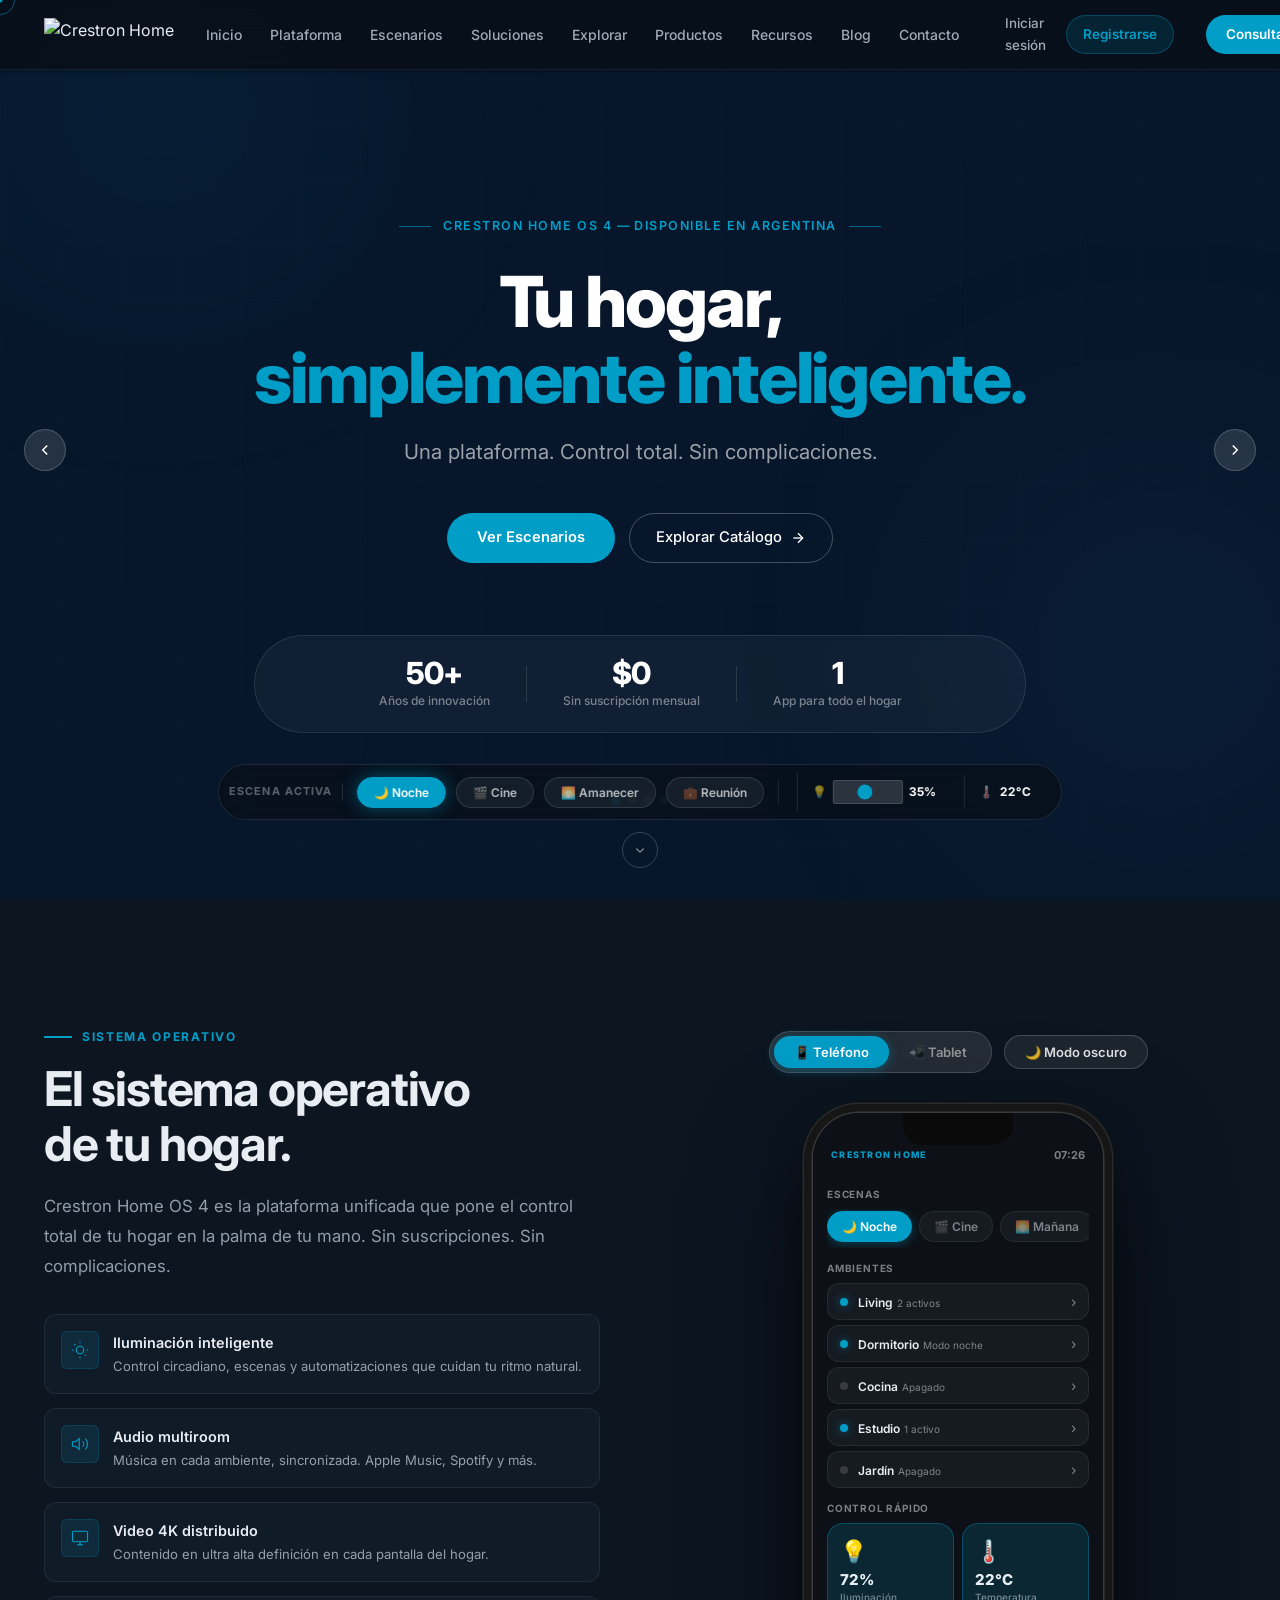
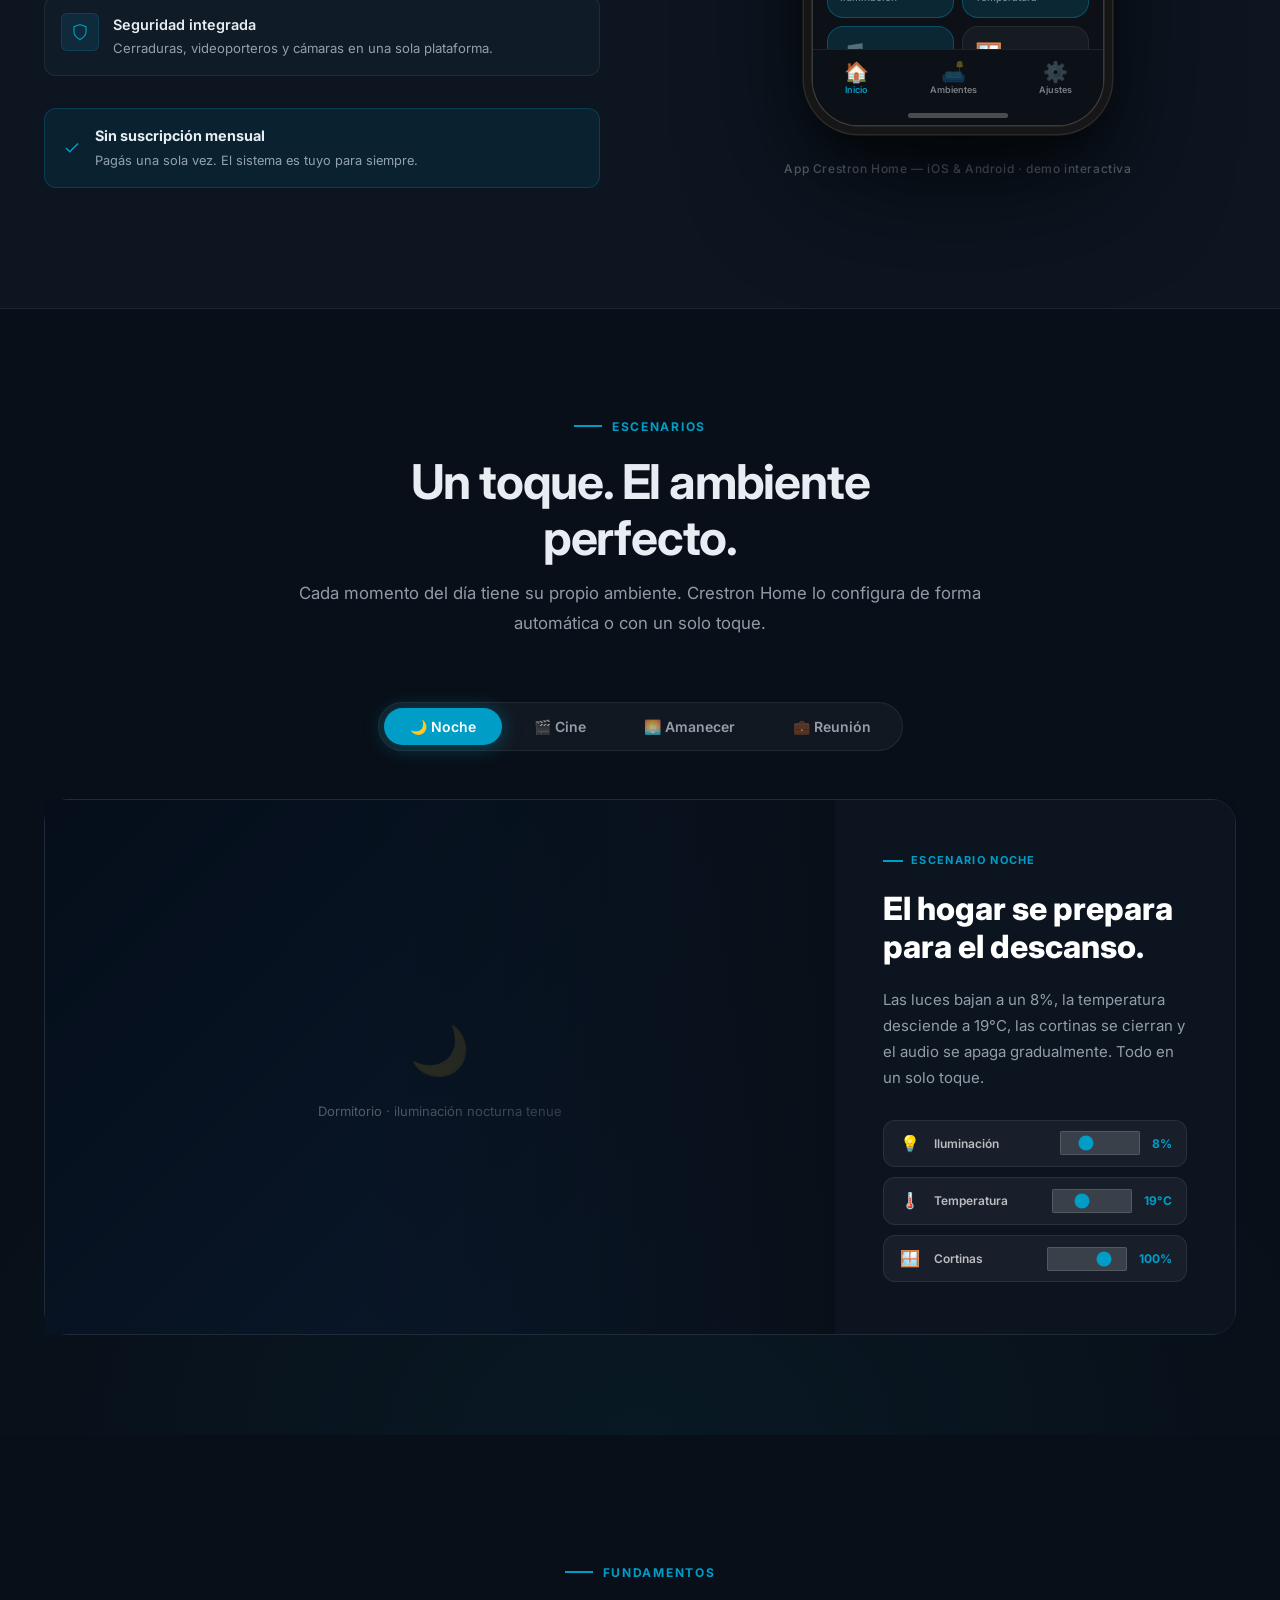
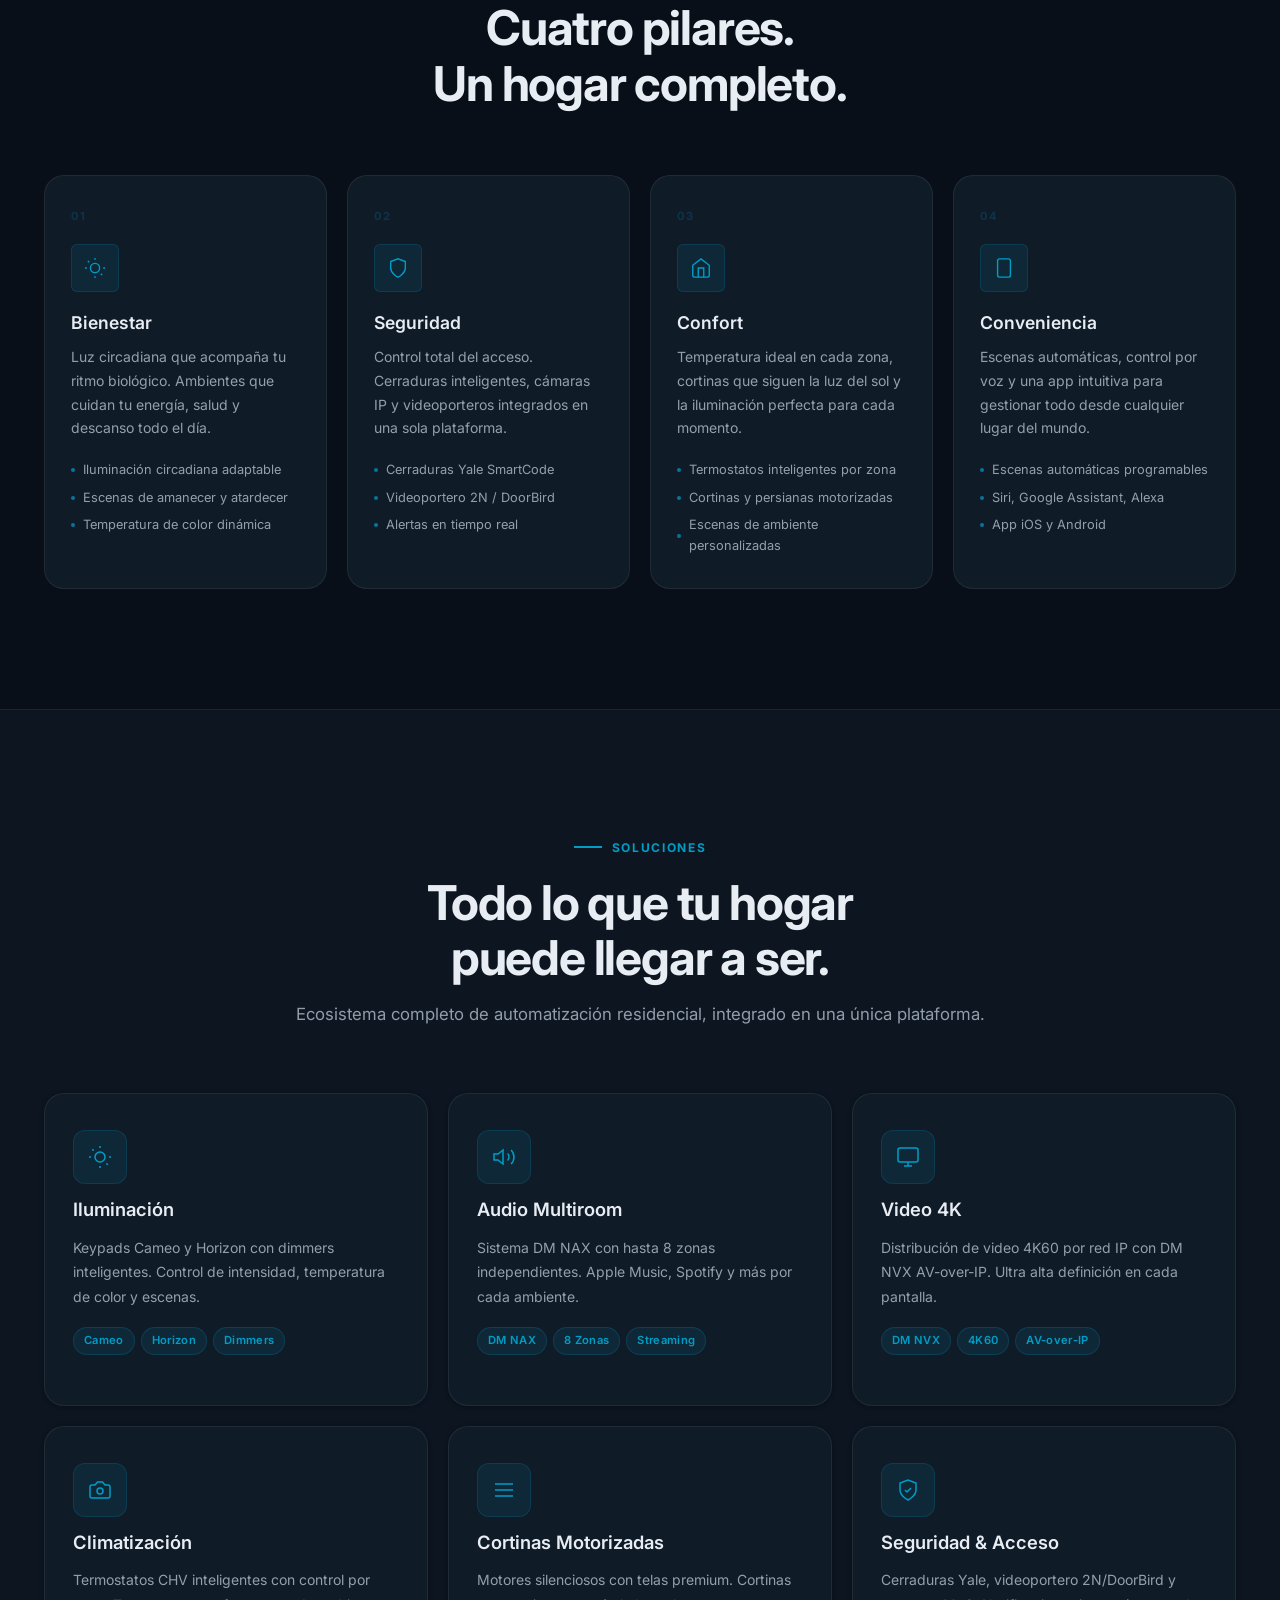
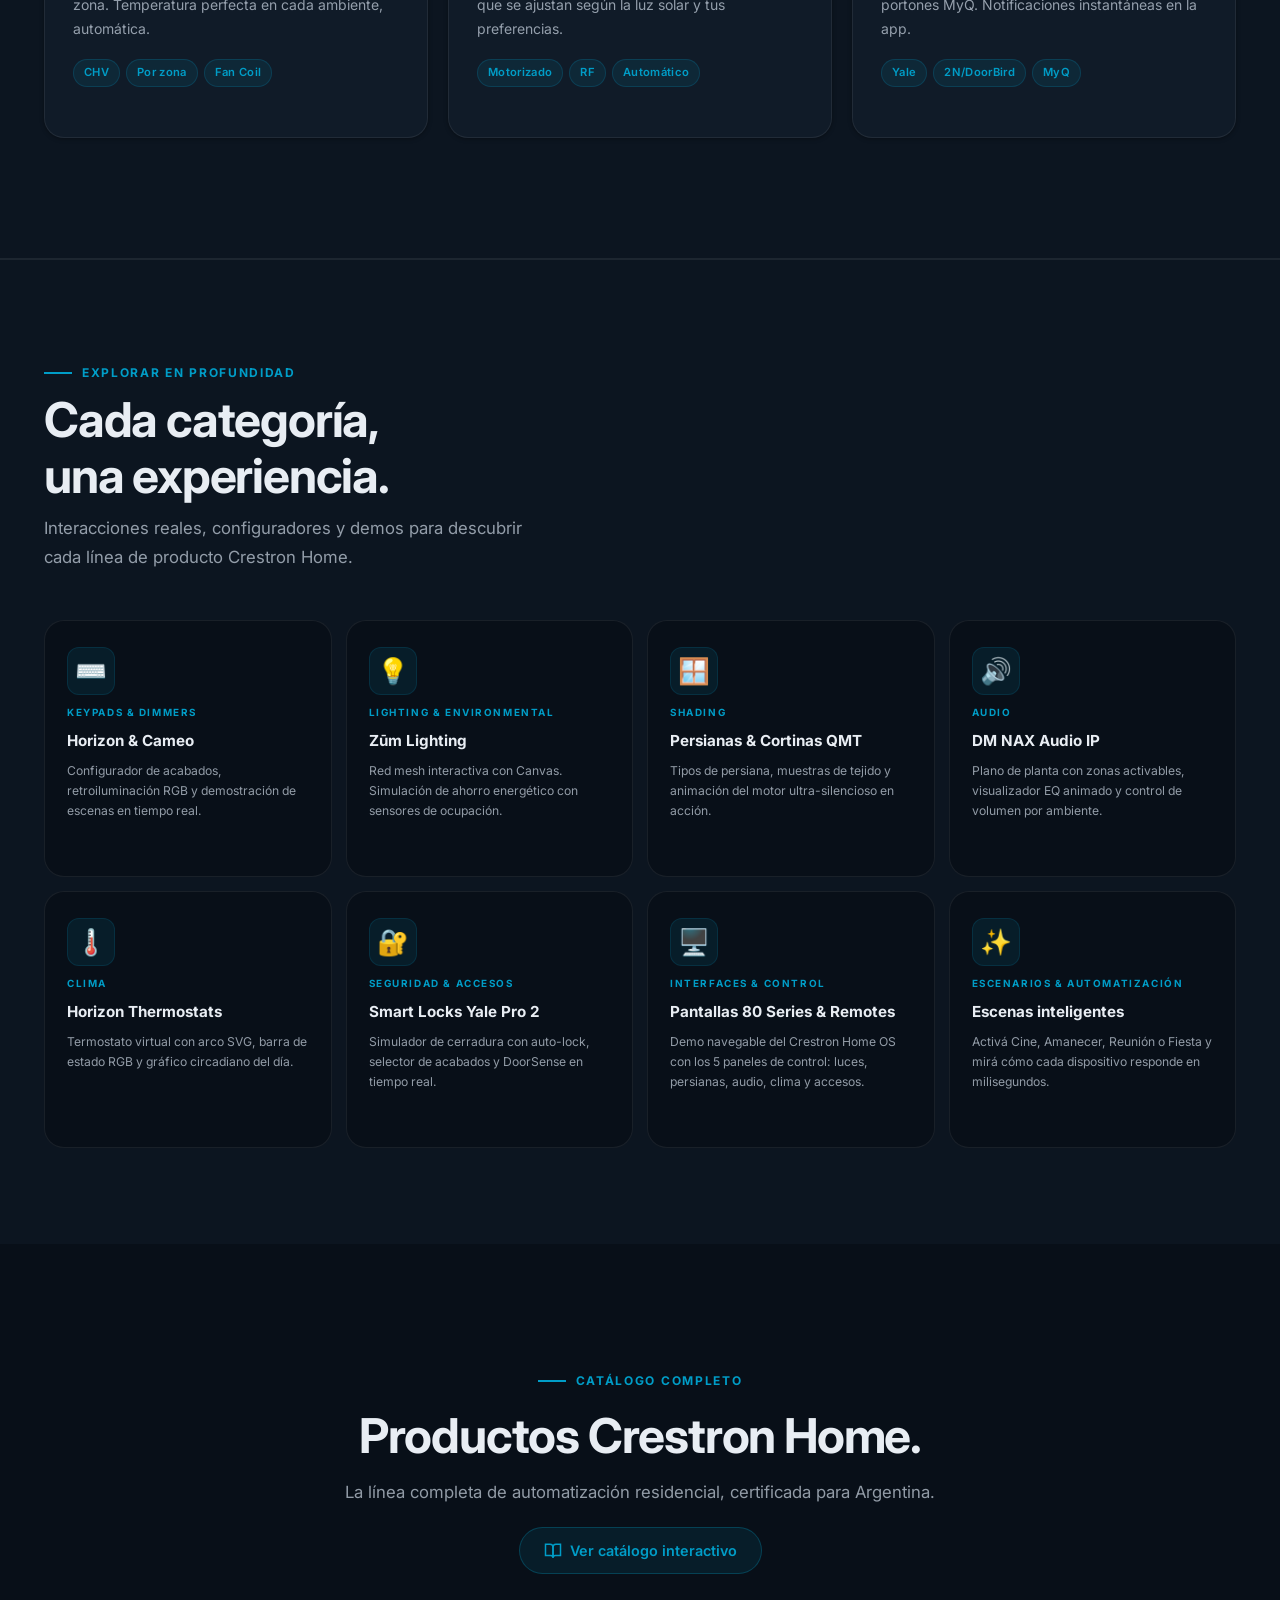
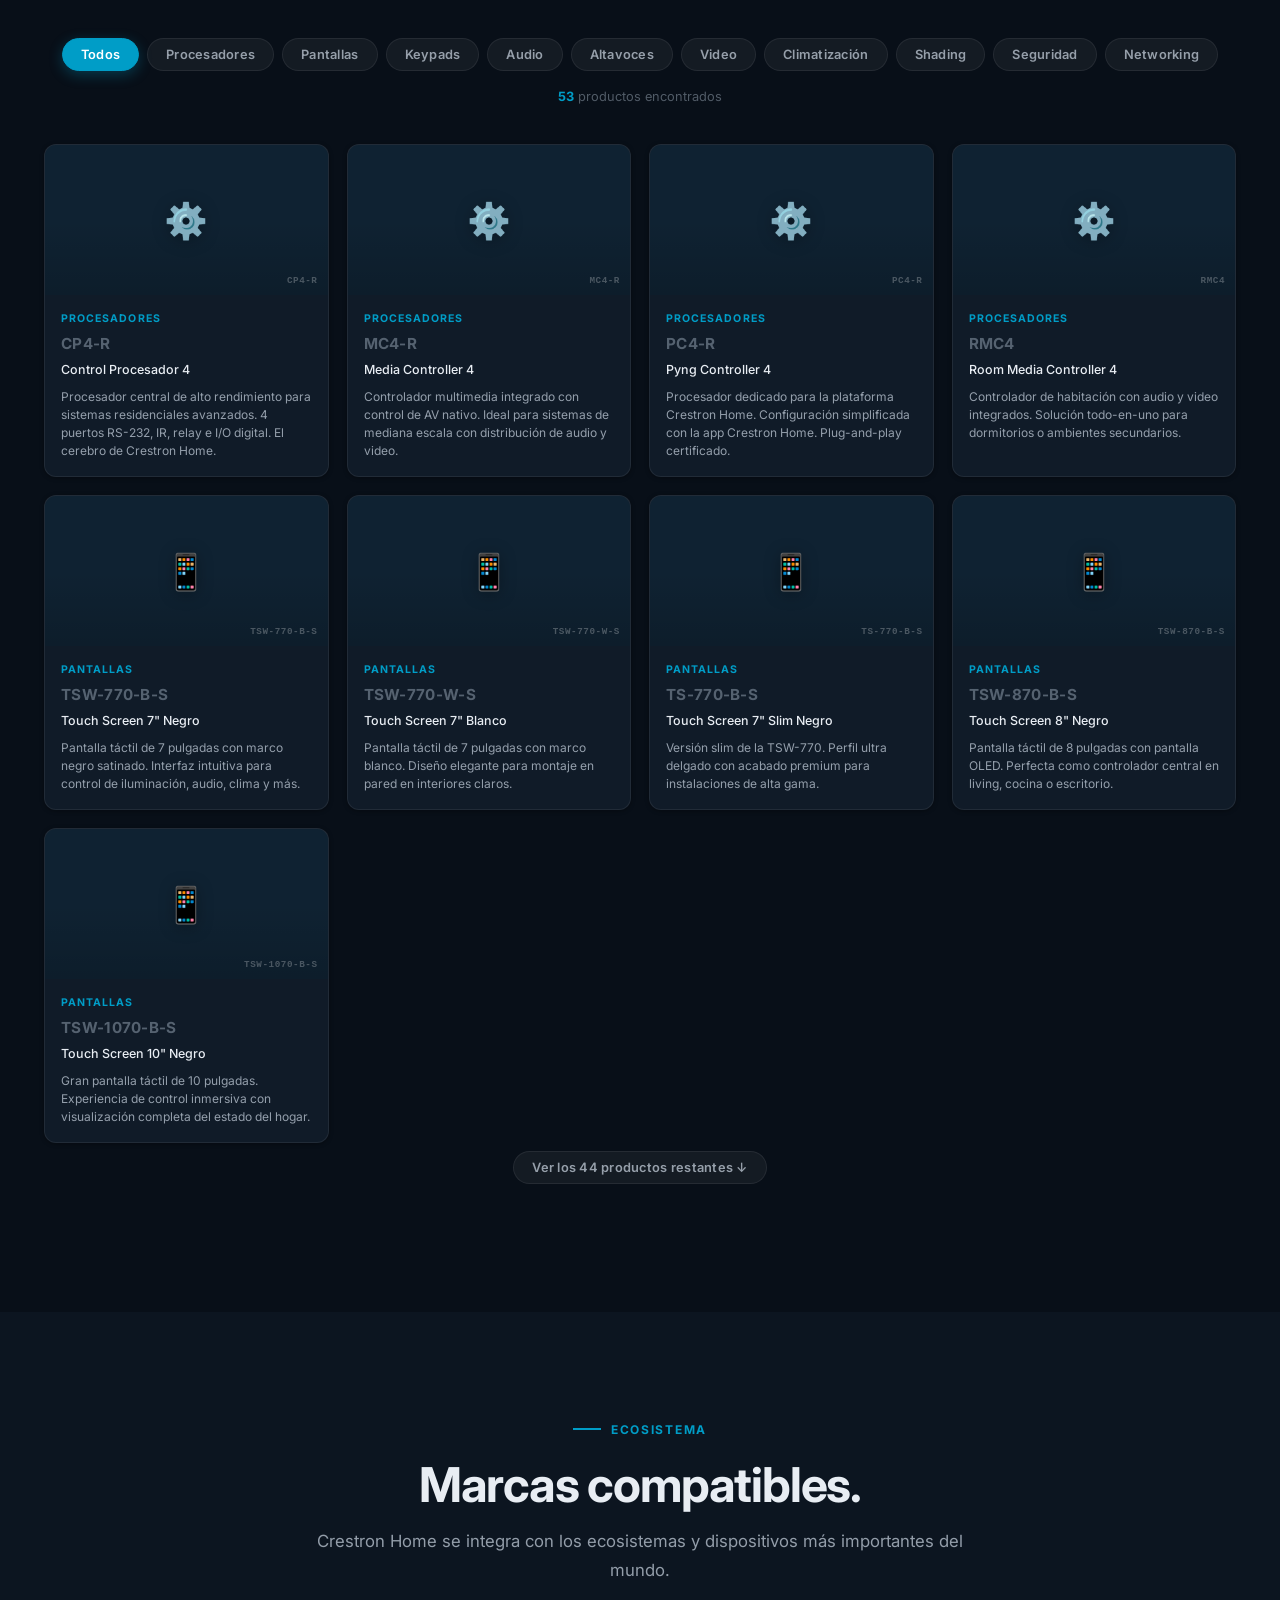
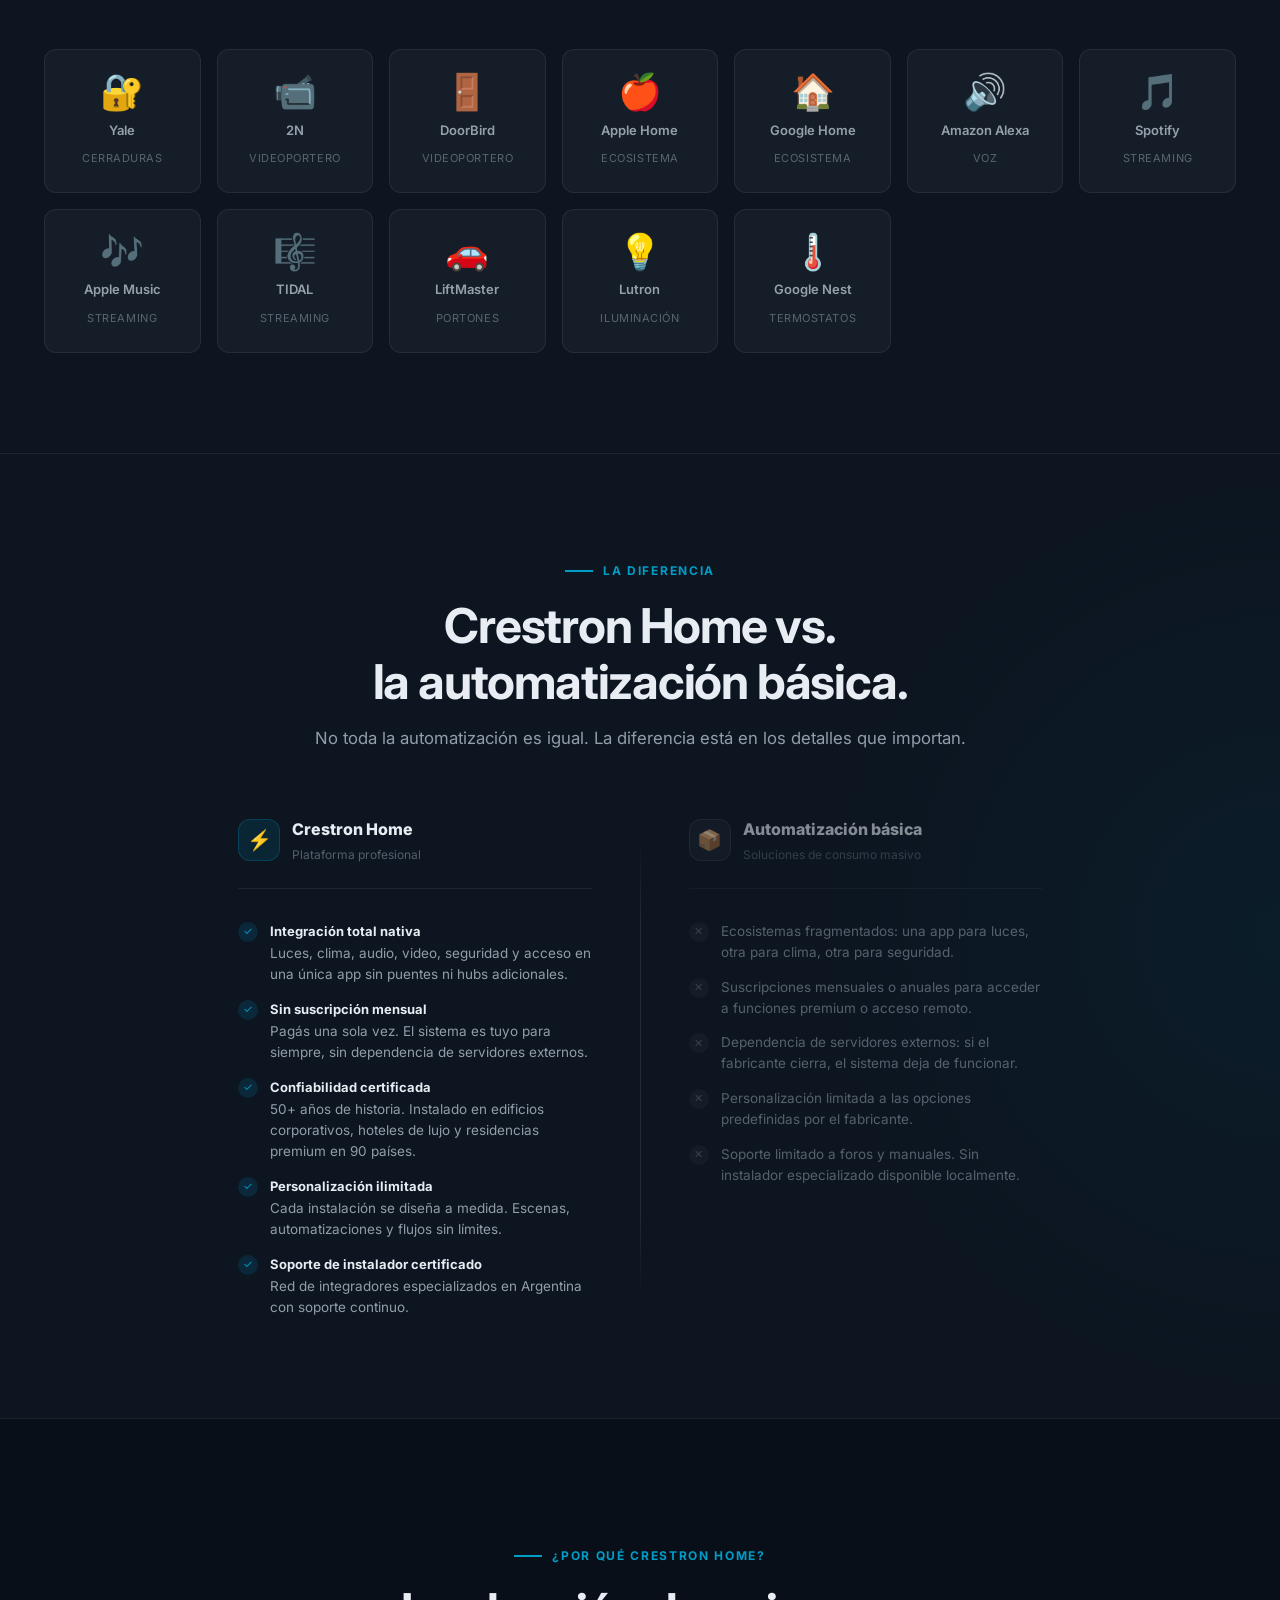
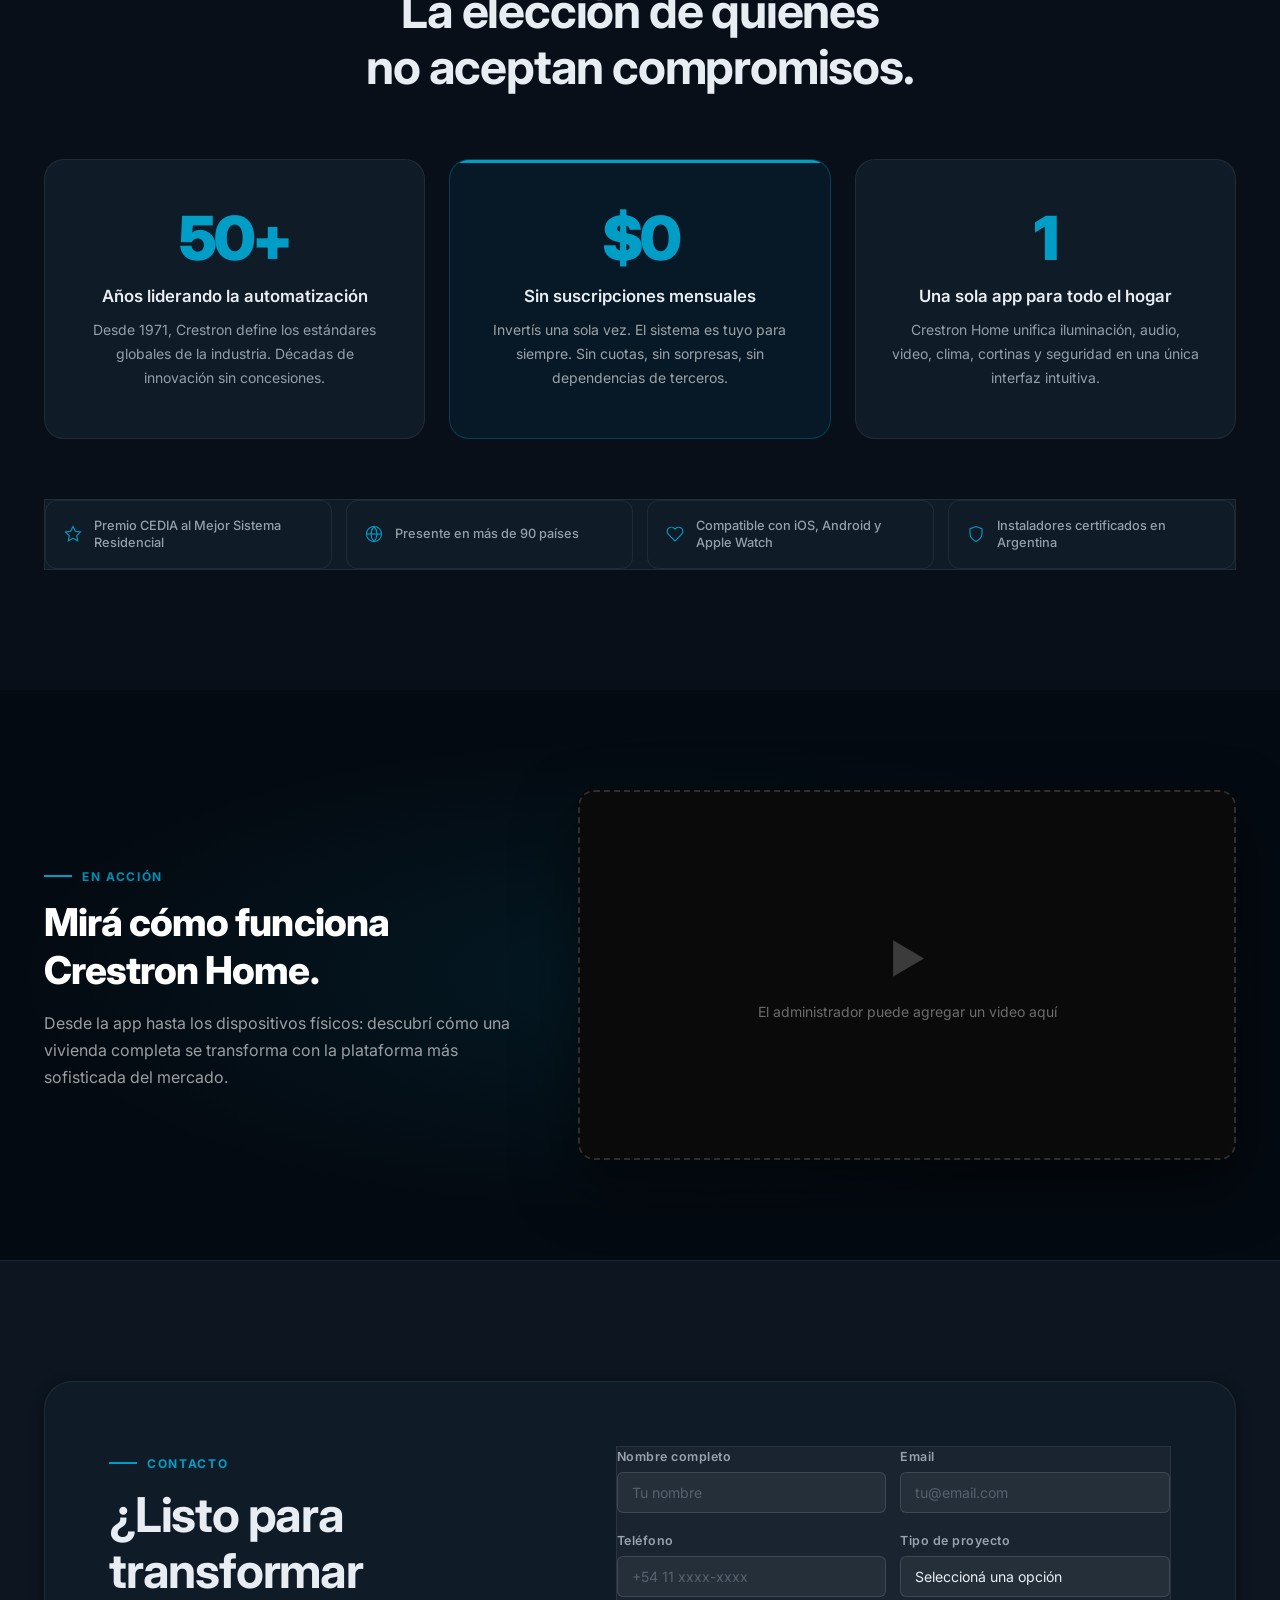
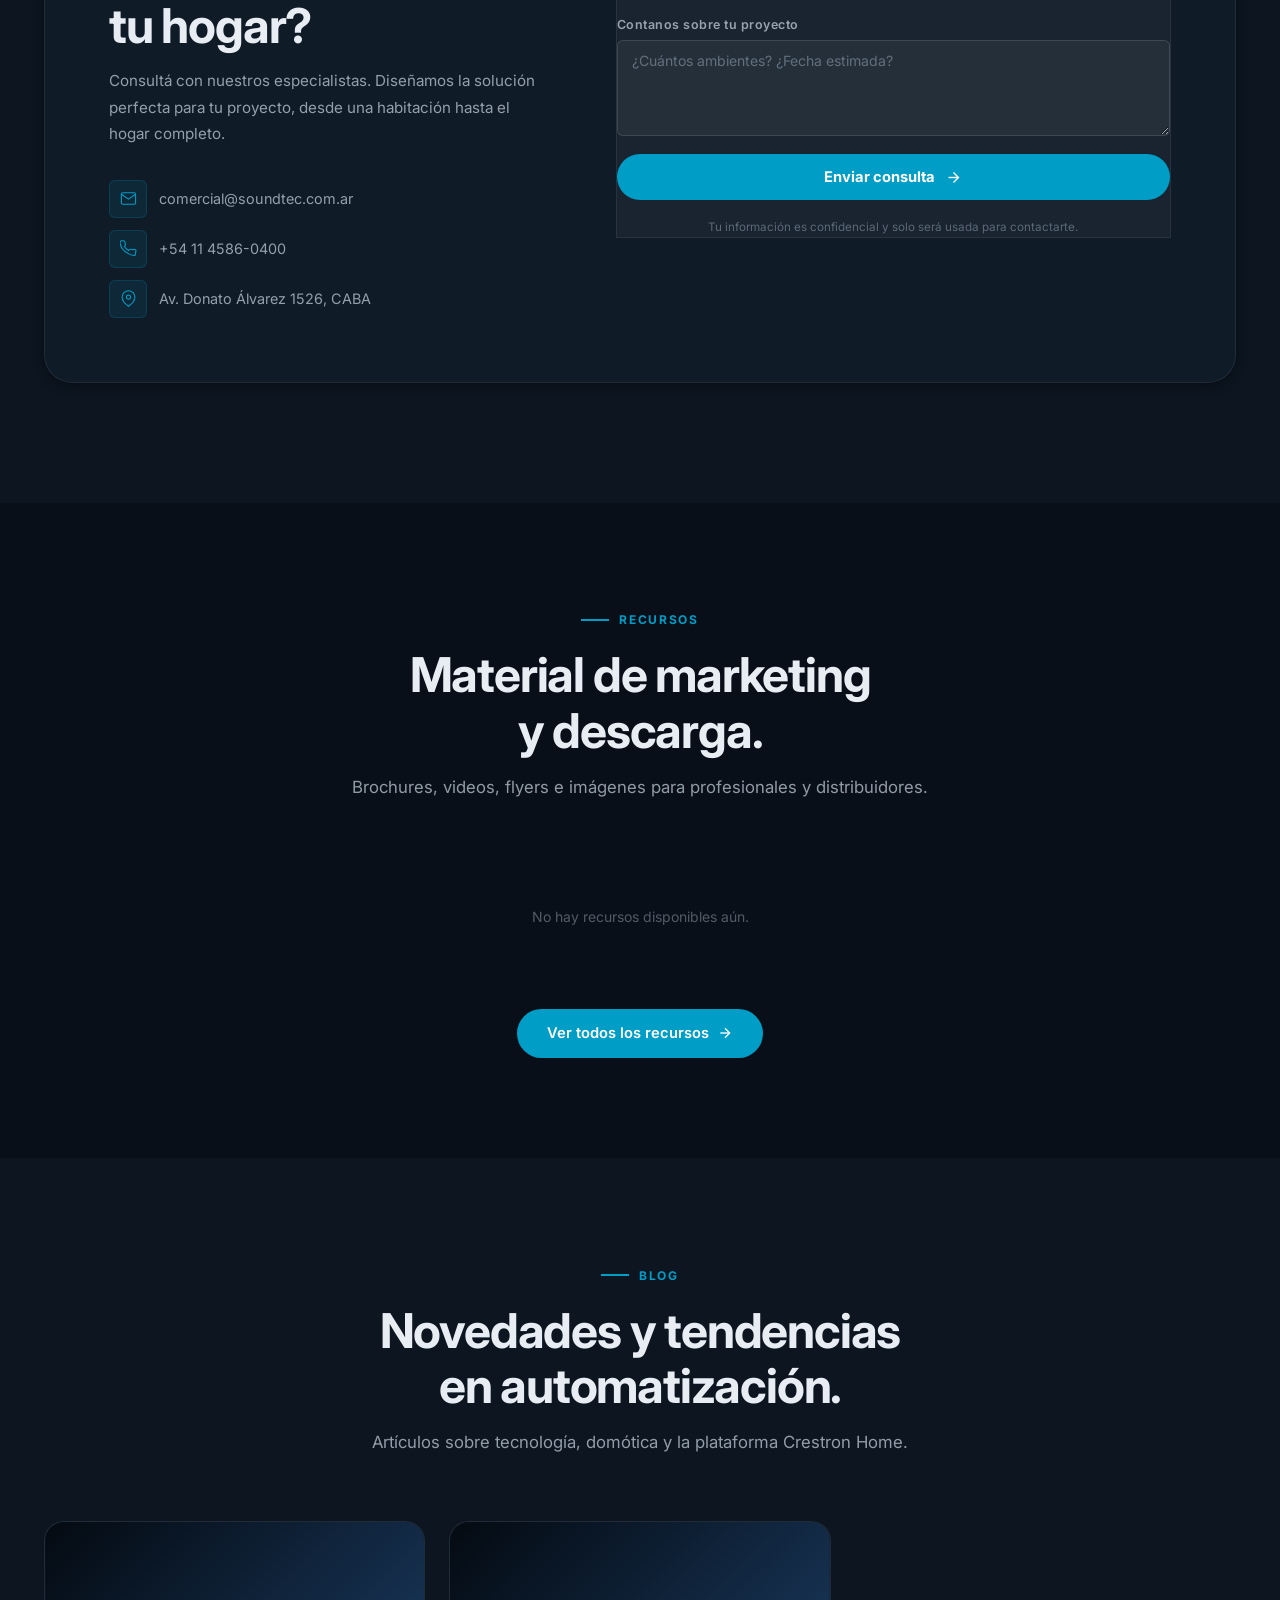
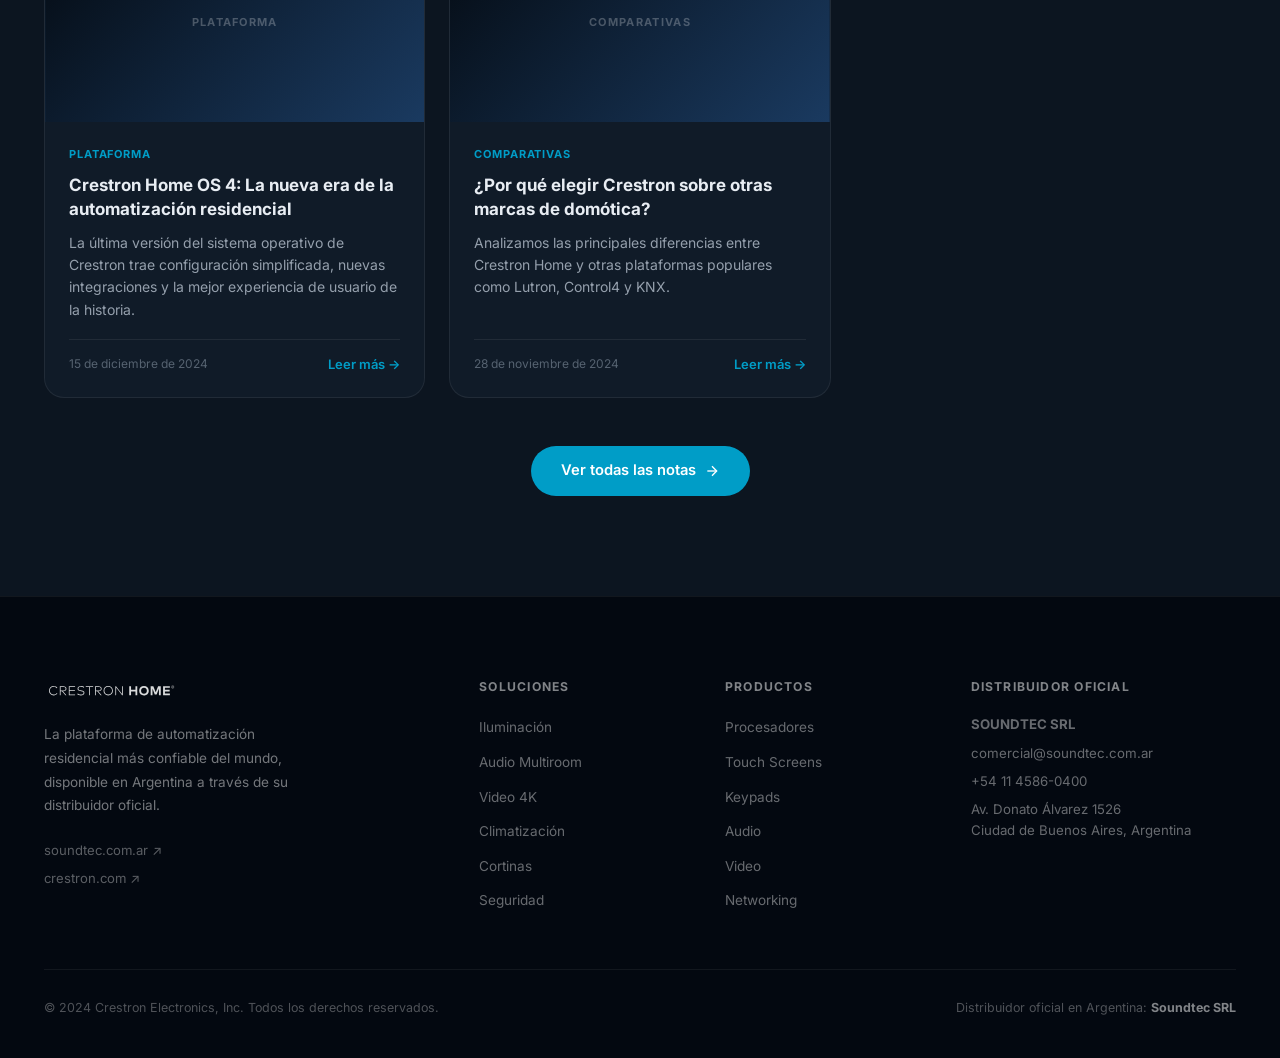
==== commit dc4bdda8: "Add microsites, dark/light mode, scenarios fix, and annotation system - 8 new microsites (Keypads, L" ====
--- a/index.html
+++ b/index.html
@@ -11,6 +11,8 @@
   <link href="https://fonts.googleapis.com/css2?family=Inter:wght@300;400;500;600;700;800;900&display=swap" rel="stylesheet">
   <link rel="stylesheet" href="styles.css">
   <link rel="stylesheet" href="admin.css">
+  <link rel="stylesheet" href="annotations.css">
+  <script>(function(){ var t=localStorage.getItem('chTheme'); if(t==='light') document.documentElement.setAttribute('data-theme','light'); })();</script>
 </head>
 <body>
 
@@ -30,6 +32,7 @@
         <li><a href="#plataforma" class="nav-link">Plataforma</a></li>
         <li><a href="#escenarios" class="nav-link">Escenarios</a></li>
         <li><a href="#soluciones" class="nav-link">Soluciones</a></li>
+        <li><a href="#micrositios" class="nav-link">Explorar</a></li>
         <li><a href="#productos" class="nav-link">Productos</a></li>
         <li><a href="#recursos" class="nav-link">Recursos</a></li>
         <li><a href="#blog" class="nav-link">Blog</a></li>
@@ -44,6 +47,7 @@
         <a href="#" class="btn-nav-register">Registrarse</a>
       </div>
       <a href="#contacto" class="btn-nav-cta">Consultar</a>
+      <button class="theme-toggle" id="themeToggle" aria-label="Cambiar tema" onclick="toggleTheme()"></button>
       <button class="btn-admin-trigger" id="adminTrigger" title="Panel de administración">
         <svg viewBox="0 0 24 24" fill="none" stroke="currentColor" stroke-width="2"><rect x="3" y="11" width="18" height="11" rx="2"/><path d="M7 11V7a5 5 0 0110 0v4"/></svg>
       </button>
@@ -567,6 +571,102 @@
     </div>
   </section>
 
+  <!-- ===== MICROSITIOS ===== -->
+  <section id="micrositios" class="microsites-section">
+    <div class="container">
+      <div class="microsites-intro reveal">
+        <div class="microsites-intro-text">
+          <div class="section-label">Explorar en profundidad</div>
+          <h2>Cada categoría,<br>una experiencia.</h2>
+          <p class="section-subtitle">Interacciones reales, configuradores y demos para descubrir cada línea de producto Crestron Home.</p>
+        </div>
+      </div>
+      <div class="microsites-grid">
+
+        <a href="microsite-keypads.html" class="ms-site-card reveal">
+          <div class="ms-site-ico">⌨️</div>
+          <div class="ms-site-cat">Keypads &amp; Dimmers</div>
+          <div class="ms-site-name">Horizon &amp; Cameo</div>
+          <div class="ms-site-desc">Configurador de acabados, retroiluminación RGB y demostración de escenas en tiempo real.</div>
+          <div class="ms-site-cta">Explorar
+            <svg width="14" height="14" viewBox="0 0 24 24" fill="none" stroke="currentColor" stroke-width="2.5"><line x1="5" y1="12" x2="19" y2="12"/><polyline points="12 5 19 12 12 19"/></svg>
+          </div>
+        </a>
+
+        <a href="microsite-lighting.html" class="ms-site-card reveal">
+          <div class="ms-site-ico">💡</div>
+          <div class="ms-site-cat">Lighting &amp; Environmental</div>
+          <div class="ms-site-name">Zūm Lighting</div>
+          <div class="ms-site-desc">Red mesh interactiva con Canvas. Simulación de ahorro energético con sensores de ocupación.</div>
+          <div class="ms-site-cta">Explorar
+            <svg width="14" height="14" viewBox="0 0 24 24" fill="none" stroke="currentColor" stroke-width="2.5"><line x1="5" y1="12" x2="19" y2="12"/><polyline points="12 5 19 12 12 19"/></svg>
+          </div>
+        </a>
+
+        <a href="microsite-shading.html" class="ms-site-card reveal">
+          <div class="ms-site-ico">🪟</div>
+          <div class="ms-site-cat">Shading</div>
+          <div class="ms-site-name">Persianas &amp; Cortinas QMT</div>
+          <div class="ms-site-desc">Tipos de persiana, muestras de tejido y animación del motor ultra-silencioso en acción.</div>
+          <div class="ms-site-cta">Explorar
+            <svg width="14" height="14" viewBox="0 0 24 24" fill="none" stroke="currentColor" stroke-width="2.5"><line x1="5" y1="12" x2="19" y2="12"/><polyline points="12 5 19 12 12 19"/></svg>
+          </div>
+        </a>
+
+        <a href="microsite-audio.html" class="ms-site-card reveal">
+          <div class="ms-site-ico">🔊</div>
+          <div class="ms-site-cat">Audio</div>
+          <div class="ms-site-name">DM NAX Audio IP</div>
+          <div class="ms-site-desc">Plano de planta con zonas activables, visualizador EQ animado y control de volumen por ambiente.</div>
+          <div class="ms-site-cta">Explorar
+            <svg width="14" height="14" viewBox="0 0 24 24" fill="none" stroke="currentColor" stroke-width="2.5"><line x1="5" y1="12" x2="19" y2="12"/><polyline points="12 5 19 12 12 19"/></svg>
+          </div>
+        </a>
+
+        <a href="microsite-clima.html" class="ms-site-card reveal">
+          <div class="ms-site-ico">🌡️</div>
+          <div class="ms-site-cat">Clima</div>
+          <div class="ms-site-name">Horizon Thermostats</div>
+          <div class="ms-site-desc">Termostato virtual con arco SVG, barra de estado RGB y gráfico circadiano del día.</div>
+          <div class="ms-site-cta">Explorar
+            <svg width="14" height="14" viewBox="0 0 24 24" fill="none" stroke="currentColor" stroke-width="2.5"><line x1="5" y1="12" x2="19" y2="12"/><polyline points="12 5 19 12 12 19"/></svg>
+          </div>
+        </a>
+
+        <a href="microsite-seguridad.html" class="ms-site-card reveal">
+          <div class="ms-site-ico">🔐</div>
+          <div class="ms-site-cat">Seguridad &amp; Accesos</div>
+          <div class="ms-site-name">Smart Locks Yale Pro 2</div>
+          <div class="ms-site-desc">Simulador de cerradura con auto-lock, selector de acabados y DoorSense en tiempo real.</div>
+          <div class="ms-site-cta">Explorar
+            <svg width="14" height="14" viewBox="0 0 24 24" fill="none" stroke="currentColor" stroke-width="2.5"><line x1="5" y1="12" x2="19" y2="12"/><polyline points="12 5 19 12 12 19"/></svg>
+          </div>
+        </a>
+
+        <a href="microsite-interfaces.html" class="ms-site-card reveal">
+          <div class="ms-site-ico">🖥️</div>
+          <div class="ms-site-cat">Interfaces &amp; Control</div>
+          <div class="ms-site-name">Pantallas 80 Series &amp; Remotes</div>
+          <div class="ms-site-desc">Demo navegable del Crestron Home OS con los 5 paneles de control: luces, persianas, audio, clima y accesos.</div>
+          <div class="ms-site-cta">Explorar
+            <svg width="14" height="14" viewBox="0 0 24 24" fill="none" stroke="currentColor" stroke-width="2.5"><line x1="5" y1="12" x2="19" y2="12"/><polyline points="12 5 19 12 12 19"/></svg>
+          </div>
+        </a>
+
+        <a href="microsite-escenarios.html" class="ms-site-card reveal">
+          <div class="ms-site-ico">✨</div>
+          <div class="ms-site-cat">Escenarios &amp; Automatización</div>
+          <div class="ms-site-name">Escenas inteligentes</div>
+          <div class="ms-site-desc">Activá Cine, Amanecer, Reunión o Fiesta y mirá cómo cada dispositivo responde en milisegundos.</div>
+          <div class="ms-site-cta">Explorar
+            <svg width="14" height="14" viewBox="0 0 24 24" fill="none" stroke="currentColor" stroke-width="2.5"><line x1="5" y1="12" x2="19" y2="12"/><polyline points="12 5 19 12 12 19"/></svg>
+          </div>
+        </a>
+
+      </div>
+    </div>
+  </section>
+
   <!-- ===== CATÁLOGO ===== -->
   <section id="productos" class="catalog-section">
     <div class="container">
@@ -920,6 +1020,7 @@
   <script src="script.js"></script>
   <script src="config.js"></script>
   <script src="admin.js"></script>
+  <script src="annotations.js"></script>
   <script src="appdemo.js"></script>
   <script src="recursos.js"></script>
 
@@ -931,6 +1032,14 @@
       const panel = document.getElementById('scene-' + key);
       if (panel) panel.classList.add('active');
       document.querySelector('.scenario-tab[data-scene="' + key + '"]')?.classList.add('active');
+    }
+
+    function toggleTheme() {
+      var html = document.documentElement;
+      var next = html.getAttribute('data-theme') === 'light' ? 'dark' : 'light';
+      if (next === 'dark') html.removeAttribute('data-theme');
+      else html.setAttribute('data-theme', 'light');
+      localStorage.setItem('chTheme', next);
     }
 
     /* Hero dashboard strip scene selector */
--- a/styles.css
+++ b/styles.css
@@ -2014,3 +2014,323 @@
 ═══════════════════════════════════════════════════════ */
 .section-header h2 { color: var(--text-dark); }
 .section-subtitle { color: var(--text-medium); }
+
+/* ═══════════════════════════════════════════════════════
+   MICROSITIOS — Explorar en profundidad
+═══════════════════════════════════════════════════════ */
+.microsites-section {
+  padding: 96px 0;
+  background: var(--bg-light);
+  border-top: 1px solid var(--border);
+}
+.microsites-grid {
+  display: grid;
+  grid-template-columns: repeat(4, 1fr);
+  gap: 14px;
+  margin-top: 0;
+}
+.ms-site-card {
+  background: var(--bg-white);
+  border: 1px solid var(--border);
+  border-radius: var(--radius-lg);
+  padding: 26px 22px 22px;
+  text-decoration: none;
+  color: var(--text-dark);
+  position: relative;
+  overflow: hidden;
+  transition: var(--transition);
+  display: flex;
+  flex-direction: column;
+  gap: 10px;
+  cursor: pointer;
+}
+.ms-site-card::before {
+  content: '';
+  position: absolute; top: 0; left: 0; right: 0; height: 3px;
+  background: linear-gradient(90deg, var(--accent), transparent);
+  transform: scaleX(0);
+  transform-origin: left;
+  transition: transform .28s ease;
+}
+.ms-site-card:hover {
+  border-color: rgba(0,157,199,.28);
+  transform: translateY(-5px);
+  box-shadow: 0 20px 48px rgba(0,0,0,.4);
+}
+.ms-site-card:hover::before { transform: scaleX(1); }
+
+.ms-site-ico {
+  font-size: 1.6rem;
+  width: 48px; height: 48px;
+  background: var(--accent-bg);
+  border: 1px solid rgba(0,157,199,.15);
+  border-radius: var(--radius-md);
+  display: flex; align-items: center; justify-content: center;
+  transition: var(--transition);
+  flex-shrink: 0;
+}
+.ms-site-card:hover .ms-site-ico {
+  background: var(--accent);
+  border-color: var(--accent);
+}
+.ms-site-cat {
+  font-size: .62rem; font-weight: 700;
+  letter-spacing: .16em; text-transform: uppercase;
+  color: var(--accent);
+}
+.ms-site-name {
+  font-size: .95rem; font-weight: 700;
+  color: var(--text-dark); line-height: 1.3;
+}
+.ms-site-desc {
+  font-size: .76rem; color: var(--text-medium);
+  line-height: 1.65; flex: 1;
+}
+.ms-site-cta {
+  display: flex; align-items: center; gap: 6px;
+  font-size: .74rem; font-weight: 600;
+  color: var(--accent); margin-top: 4px;
+  opacity: 0; transform: translateX(-4px);
+  transition: all .22s;
+}
+.ms-site-card:hover .ms-site-cta { opacity: 1; transform: none; }
+.ms-site-cta svg { transition: transform .22s; }
+.ms-site-card:hover .ms-site-cta svg { transform: translateX(3px); }
+
+/* intro banner above the grid */
+.microsites-intro {
+  display: flex; align-items: center; justify-content: space-between;
+  gap: 32px; margin-bottom: 48px; flex-wrap: wrap;
+}
+.microsites-intro-text .section-label { margin-bottom: 10px; }
+.microsites-intro-text h2 { margin-bottom: 10px; }
+.microsites-intro-text p { max-width: 480px; }
+
+@media (max-width: 1100px) {
+  .microsites-grid { grid-template-columns: repeat(2, 1fr); }
+}
+@media (max-width: 600px) {
+  .microsites-grid { grid-template-columns: 1fr; }
+  .microsites-intro { flex-direction: column; }
+}
+
+
+/* ═══════════════════════════════════════════════════════
+   SCENARIOS FIX — panels sin posición absoluta
+═══════════════════════════════════════════════════════ */
+.scenarios-stage {
+  min-height: 0 !important;
+  overflow: visible !important;
+}
+.scenario-panel {
+  position: static !important;
+  opacity: 1 !important;
+  pointer-events: auto !important;
+  display: none !important;
+  min-height: 500px;
+}
+.scenario-panel.active {
+  display: flex !important;
+}
+.scenario-image {
+  min-height: 500px;
+}
+@media (max-width: 900px) {
+  .scenario-panel { min-height: 0 !important; }
+  .scenario-image { min-height: 220px !important; }
+}
+
+/* ═══════════════════════════════════════════════════════
+   THEME TOGGLE BUTTON
+═══════════════════════════════════════════════════════ */
+.theme-toggle {
+  position: relative;
+  width: 44px; height: 24px;
+  border-radius: 12px;
+  border: 1.5px solid var(--border-med);
+  background: var(--bg-light);
+  cursor: pointer;
+  flex-shrink: 0;
+  transition: background .28s, border-color .28s;
+  overflow: hidden;
+}
+.theme-toggle-icon {
+  position: absolute; top: 50%; left: 50%; transform: translate(-50%,-50%);
+  font-size: 11px; pointer-events: none;
+  transition: opacity .2s;
+}
+.theme-toggle::after {
+  content: '';
+  position: absolute; top: 3px; left: 3px;
+  width: 16px; height: 16px;
+  border-radius: 50%;
+  background: var(--accent);
+  transition: transform .28s cubic-bezier(.4,0,.2,1);
+}
+html[data-theme="light"] .theme-toggle { background: #e8f4f8; border-color: rgba(0,157,199,.3); }
+html[data-theme="light"] .theme-toggle::after { transform: translateX(20px); }
+
+/* ═══════════════════════════════════════════════════════
+   LIGHT MODE — variables
+═══════════════════════════════════════════════════════ */
+html[data-theme="light"] {
+  --bg-white:    #f8fafc;
+  --bg-light:    #edf2f7;
+  --bg-lighter:  #e2e8f0;
+  --hero-bg:     #eef4fa;
+  --footer-bg:   #0d1b2a;
+  --text-dark:   #0d1b2a;
+  --text-medium: rgba(13,27,42,0.62);
+  --text-light:  rgba(13,27,42,0.35);
+  --border:      rgba(0,0,0,0.08);
+  --border-med:  rgba(0,0,0,0.14);
+  --shadow-xs:   0 1px 4px rgba(0,0,0,0.07);
+  --shadow-sm:   0 2px 12px rgba(0,0,0,0.09);
+  --shadow-md:   0 8px 28px rgba(0,0,0,0.12);
+  --shadow-lg:   0 20px 50px rgba(0,0,0,0.16);
+  --teal-glow:   rgba(0,157,199,0.12);
+}
+
+/* ── navbar ── */
+html[data-theme="light"] .navbar {
+  background: rgba(248,250,252,0.94) !important;
+  border-bottom: 1px solid rgba(0,0,0,0.08) !important;
+}
+html[data-theme="light"] .navbar.scrolled { background: rgba(248,250,252,0.99) !important; }
+html[data-theme="light"] .nav-link { color: rgba(13,27,42,0.68) !important; }
+html[data-theme="light"] .nav-link:hover,
+html[data-theme="light"] .nav-link.active { color: #0d1b2a !important; }
+html[data-theme="light"] .logo-dark  { display: block !important; }
+html[data-theme="light"] .logo-white { display: none  !important; }
+html[data-theme="light"] .btn-nav-login { color: rgba(13,27,42,0.65) !important; }
+html[data-theme="light"] .btn-nav-login:hover { background: rgba(0,0,0,0.05) !important; }
+html[data-theme="light"] .btn-nav-register { border-color: rgba(0,0,0,0.18) !important; color: #0d1b2a !important; }
+html[data-theme="light"] .menu-toggle span { background: #0d1b2a !important; }
+html[data-theme="light"] .btn-admin-trigger { color: rgba(13,27,42,0.5) !important; }
+html[data-theme="light"] .btn-admin-trigger:hover { color: var(--accent) !important; }
+
+/* ── hero ── */
+html[data-theme="light"] .hero { background: var(--hero-bg) !important; }
+html[data-theme="light"] .hero-title { color: #0d1b2a !important; }
+html[data-theme="light"] .hero-subtitle { color: rgba(13,27,42,0.65) !important; }
+html[data-theme="light"] .hero-eyebrow { color: var(--accent) !important; }
+html[data-theme="light"] .hero-dashboard-strip {
+  background: rgba(255,255,255,0.9) !important;
+  border-color: rgba(0,0,0,0.1) !important;
+  box-shadow: 0 4px 20px rgba(0,0,0,0.08) !important;
+}
+html[data-theme="light"] .hds-label { color: rgba(13,27,42,0.45) !important; }
+html[data-theme="light"] .hds-btn {
+  color: rgba(13,27,42,0.65) !important;
+  background: rgba(0,0,0,0.05) !important;
+  border-color: rgba(0,0,0,0.1) !important;
+}
+html[data-theme="light"] .hds-btn.active {
+  background: var(--accent) !important;
+  color: #fff !important;
+  border-color: var(--accent) !important;
+}
+html[data-theme="light"] .hds-widget-val { color: rgba(13,27,42,0.65) !important; }
+
+/* ── scenarios ── */
+html[data-theme="light"] .scenarios-section { background: #edf2f7 !important; }
+html[data-theme="light"] .scenarios-section::before { opacity: 0.3 !important; }
+html[data-theme="light"] .scenario-tab {
+  color: rgba(13,27,42,0.6) !important;
+  background: rgba(0,0,0,0.04) !important;
+  border-color: rgba(0,0,0,0.1) !important;
+}
+html[data-theme="light"] .scenario-tab.active {
+  background: var(--accent) !important;
+  color: #fff !important;
+  border-color: var(--accent) !important;
+}
+html[data-theme="light"] .scenarios-stage {
+  background: #f0f5fa !important;
+  border-color: rgba(0,0,0,0.09) !important;
+}
+html[data-theme="light"] .scenario-img-overlay {
+  background: linear-gradient(90deg, rgba(240,245,250,0) 35%, rgba(240,245,250,0.97) 100%) !important;
+}
+html[data-theme="light"] .scenario-content h3  { color: #0d1b2a !important; }
+html[data-theme="light"] .scenario-content p   { color: rgba(13,27,42,0.65) !important; }
+html[data-theme="light"] .scenario-eyebrow     { color: var(--accent) !important; }
+html[data-theme="light"] .scenario-eyebrow::before { background: var(--accent) !important; }
+html[data-theme="light"] .sc-ctrl-row  { background: rgba(0,0,0,0.05) !important; border-color: rgba(0,0,0,0.07) !important; }
+html[data-theme="light"] .sc-ctrl-name { color: rgba(13,27,42,0.65) !important; }
+
+/* ── platform ── */
+html[data-theme="light"] .platform-section { background: #f0f5fa !important; }
+html[data-theme="light"] .pf-item { border-color: rgba(0,0,0,0.08) !important; }
+html[data-theme="light"] .no-sub-badge { background: rgba(0,0,0,0.04) !important; border-color: rgba(0,0,0,0.1) !important; }
+html[data-theme="light"] .no-sub-badge strong { color: #0d1b2a !important; }
+html[data-theme="light"] .pf-text strong { color: #0d1b2a !important; }
+
+/* ── pillars ── */
+html[data-theme="light"] .pillars-section { background: #f8fafc !important; }
+html[data-theme="light"] .pillar-card { background: #fff !important; border-color: rgba(0,0,0,0.08) !important; }
+
+/* ── solutions ── */
+html[data-theme="light"] .solutions-section { background: #edf2f7 !important; }
+html[data-theme="light"] .solution-card { background: #fff !important; border-color: rgba(0,0,0,0.09) !important; }
+html[data-theme="light"] .sol-tags span { background: #f0f5fa !important; color: rgba(13,27,42,0.55) !important; border-color: rgba(0,0,0,0.09) !important; }
+html[data-theme="light"] .sol-hover-detail { background: #f8fafc !important; border-color: rgba(0,0,0,0.08) !important; }
+html[data-theme="light"] .sol-hover-detail ul li { color: rgba(13,27,42,0.7) !important; }
+html[data-theme="light"] .sol-hover-detail ul li::before { color: var(--accent) !important; }
+
+/* ── microsites ── */
+html[data-theme="light"] .microsites-section { background: #f0f5fa !important; }
+html[data-theme="light"] .ms-site-card { background: #fff !important; border-color: rgba(0,0,0,0.09) !important; }
+
+/* ── brands ── */
+html[data-theme="light"] .brand-card { background: #fff !important; border-color: rgba(0,0,0,0.09) !important; }
+html[data-theme="light"] .brand-name { color: #0d1b2a !important; }
+html[data-theme="light"] .brand-cat  { color: rgba(13,27,42,0.5) !important; }
+html[data-theme="light"] .brand-tooltip {
+  background: #fff !important; border-color: rgba(0,0,0,0.12) !important;
+  color: #0d1b2a !important; box-shadow: 0 8px 24px rgba(0,0,0,0.12) !important;
+}
+html[data-theme="light"] .brand-tooltip::after { border-top-color: rgba(0,0,0,0.12) !important; }
+
+/* ── comparison ── */
+html[data-theme="light"] .comparison-section { background: #e8f0f8 !important; }
+html[data-theme="light"] .comparison-col { background: #fff !important; border-color: rgba(0,0,0,0.09) !important; }
+html[data-theme="light"] .comparison-col h3 { color: #0d1b2a !important; }
+html[data-theme="light"] .comparison-item { color: rgba(13,27,42,0.7) !important; }
+html[data-theme="light"] .ci-bullet { color: var(--accent) !important; }
+html[data-theme="light"] .comparison-divider { background: rgba(0,0,0,0.1) !important; }
+
+/* ── catalog ── */
+html[data-theme="light"] .catalog-section { background: #f8fafc !important; }
+html[data-theme="light"] .product-card { background: #fff !important; border-color: rgba(0,0,0,0.09) !important; }
+html[data-theme="light"] .filter-btn { background: #fff !important; color: rgba(13,27,42,0.6) !important; border-color: rgba(0,0,0,0.1) !important; }
+html[data-theme="light"] .filter-btn.active { background: var(--accent) !important; color: #fff !important; border-color: var(--accent) !important; }
+html[data-theme="light"] .products-count { color: rgba(13,27,42,0.5) !important; }
+
+/* ── blog / recursos ── */
+html[data-theme="light"] .blog-section { background: #edf2f7 !important; }
+html[data-theme="light"] .blog-card, html[data-theme="light"] .resource-card { background: #fff !important; border-color: rgba(0,0,0,0.09) !important; }
+
+/* ── contact ── */
+html[data-theme="light"] .contact-section { background: #edf2f7 !important; }
+html[data-theme="light"] .contact-form-wrap { background: #fff !important; border-color: rgba(0,0,0,0.09) !important; }
+html[data-theme="light"] .form-input,
+html[data-theme="light"] .form-select,
+html[data-theme="light"] .form-textarea { background: #f8fafc !important; border-color: rgba(0,0,0,0.14) !important; color: #0d1b2a !important; }
+html[data-theme="light"] .form-label { color: rgba(13,27,42,0.7) !important; }
+
+/* ── app demo device ── */
+html[data-theme="light"] .chapp-device {
+  --ca-bg: #f0f4f8; --ca-surface: #ffffff; --ca-s2: #eaeff5;
+  --ca-border: rgba(0,0,0,0.07); --ca-text: #1a2332;
+  --ca-text2: rgba(26,35,50,0.48); --ca-accent: #009DC7;
+  --ca-on: rgba(0,157,199,0.14); --ca-nav: rgba(240,244,248,0.97);
+  --ca-dot: rgba(0,0,0,0.12); --ca-dot-on: #009DC7;
+}
+
+/* ── cursor ── */
+html[data-theme="light"] .cursor-dot { background: #009DC7; }
+html[data-theme="light"] .cursor-outline { border-color: rgba(0,157,199,0.4); }
+
+/* ── footer stays dark ── */
+html[data-theme="light"] .footer-section { background: #0d1b2a !important; }
--- a/annotations.css
+++ b/annotations.css
@@ -0,0 +1,454 @@
+/* ===============================================================
+   ANNOTATIONS.CSS — Sistema de anotaciones / feedback de cliente
+   =============================================================== */
+
+/* ── Floating FAB ─────────────────────────────────────────── */
+.ann-fab-wrap {
+  position: fixed;
+  bottom: 24px;
+  left: 24px;
+  z-index: 88000;
+  display: none;
+  flex-direction: column;
+  align-items: flex-start;
+  gap: 8px;
+}
+.ann-fab-wrap.show { display: flex; }
+
+.ann-fab-btn {
+  display: flex;
+  align-items: center;
+  gap: 8px;
+  padding: 10px 16px;
+  background: #0f1f30;
+  border: 1.5px solid rgba(0,157,199,0.35);
+  border-radius: 50px;
+  color: #c8dde8;
+  font-size: 13px;
+  font-weight: 600;
+  font-family: inherit;
+  cursor: pointer;
+  box-shadow: 0 4px 20px rgba(0,0,0,0.5);
+  transition: background .2s, border-color .2s, transform .15s;
+  white-space: nowrap;
+  user-select: none;
+}
+.ann-fab-btn:hover {
+  background: #1a2d42;
+  border-color: rgba(0,157,199,0.6);
+  transform: translateY(-1px);
+}
+
+.ann-badge {
+  display: inline-flex;
+  align-items: center;
+  justify-content: center;
+  min-width: 18px;
+  height: 18px;
+  padding: 0 5px;
+  background: #f97316;
+  border-radius: 9px;
+  font-size: 10px;
+  font-weight: 700;
+  color: #fff;
+  line-height: 1;
+  transition: background .2s;
+}
+.ann-badge.zero { background: rgba(255,255,255,0.18); }
+
+/* ── Placement mode ───────────────────────────────────────── */
+body.ann-placing,
+body.ann-placing * { cursor: crosshair !important; }
+
+.ann-place-banner {
+  position: fixed;
+  top: 72px;
+  left: 50%;
+  transform: translateX(-50%);
+  background: #009DC7;
+  color: #fff;
+  padding: 10px 22px;
+  border-radius: 50px;
+  font-size: 13px;
+  font-weight: 600;
+  z-index: 96000;
+  pointer-events: none;
+  box-shadow: 0 4px 20px rgba(0,157,199,0.45);
+  white-space: nowrap;
+}
+
+/* ── Sticky note ──────────────────────────────────────────── */
+#annLayer {
+  position: absolute;
+  top: 0;
+  left: 0;
+  width: 100%;
+  pointer-events: none;
+  z-index: 89000;
+}
+
+.ann-note {
+  position: absolute;
+  width: 280px;
+  background: #0f1f30;
+  border: 1.5px solid rgba(0,157,199,0.35);
+  border-radius: 10px;
+  box-shadow: 0 8px 36px rgba(0,0,0,0.55);
+  pointer-events: auto;
+  font-family: -apple-system, BlinkMacSystemFont, 'Inter', sans-serif;
+  overflow: hidden;
+  transition: box-shadow .3s;
+}
+.ann-note.resolved {
+  opacity: 0.5;
+  border-color: rgba(34,197,94,0.3);
+}
+
+.ann-note-header {
+  display: flex;
+  align-items: center;
+  gap: 8px;
+  padding: 8px 10px;
+  background: rgba(0,157,199,0.1);
+  border-bottom: 1px solid rgba(0,157,199,0.15);
+  cursor: grab;
+  user-select: none;
+}
+.ann-note-header:active { cursor: grabbing; }
+
+.ann-note-origin {
+  flex: 1;
+  font-size: 10px;
+  font-weight: 700;
+  color: #009DC7;
+  text-transform: uppercase;
+  letter-spacing: .05em;
+  overflow: hidden;
+  text-overflow: ellipsis;
+  white-space: nowrap;
+}
+
+.ann-note-close {
+  width: 20px;
+  height: 20px;
+  border: none;
+  background: rgba(255,255,255,0.06);
+  border-radius: 50%;
+  color: rgba(200,221,232,0.55);
+  font-size: 11px;
+  cursor: pointer;
+  display: flex;
+  align-items: center;
+  justify-content: center;
+  flex-shrink: 0;
+  transition: background .15s, color .15s;
+  line-height: 1;
+}
+.ann-note-close:hover {
+  background: rgba(220,38,38,0.2);
+  color: #fca5a5;
+}
+
+.ann-note-body { padding: 10px; }
+
+.ann-note-textarea {
+  width: 100%;
+  min-height: 72px;
+  background: transparent;
+  border: none;
+  outline: none;
+  color: #e0edf5;
+  font-size: 13px;
+  font-family: inherit;
+  resize: vertical;
+  line-height: 1.55;
+}
+.ann-note-textarea::placeholder { color: rgba(200,221,232,0.28); }
+
+.ann-note-footer {
+  display: flex;
+  align-items: center;
+  justify-content: space-between;
+  padding: 6px 10px 8px;
+  border-top: 1px solid rgba(0,157,199,0.1);
+}
+.ann-note-date {
+  font-size: 10px;
+  color: rgba(200,221,232,0.3);
+}
+.ann-note-resolve {
+  font-size: 11px;
+  font-weight: 600;
+  color: #009DC7;
+  background: rgba(0,157,199,0.1);
+  border: 1px solid rgba(0,157,199,0.25);
+  border-radius: 20px;
+  padding: 3px 10px;
+  cursor: pointer;
+  font-family: inherit;
+  transition: background .15s;
+}
+.ann-note-resolve:hover { background: rgba(0,157,199,0.22); }
+.ann-note.resolved .ann-note-resolve {
+  color: #22c55e;
+  background: rgba(34,197,94,0.1);
+  border-color: rgba(34,197,94,0.25);
+}
+
+/* ── Checklist overlay ────────────────────────────────────── */
+.ann-checklist-overlay {
+  position: fixed;
+  inset: 0;
+  background: rgba(5,15,28,0.84);
+  backdrop-filter: blur(10px);
+  z-index: 96000;
+  display: flex;
+  align-items: flex-start;
+  justify-content: center;
+  padding: 48px 16px 32px;
+  overflow-y: auto;
+  opacity: 0;
+  pointer-events: none;
+  transition: opacity .25s;
+}
+.ann-checklist-overlay.show {
+  opacity: 1;
+  pointer-events: all;
+}
+
+.ann-checklist-modal {
+  background: #0a1725;
+  border: 1.5px solid rgba(0,157,199,0.22);
+  border-radius: 16px;
+  width: 100%;
+  max-width: 740px;
+  overflow: hidden;
+  box-shadow: 0 32px 80px rgba(0,0,0,0.7);
+  flex-shrink: 0;
+}
+
+.ann-checklist-header {
+  display: flex;
+  align-items: center;
+  justify-content: space-between;
+  padding: 20px 24px;
+  border-bottom: 1px solid rgba(0,157,199,0.1);
+  background: rgba(0,157,199,0.04);
+}
+.ann-checklist-title {
+  font-size: 17px;
+  font-weight: 700;
+  color: #e0edf5;
+  letter-spacing: -.01em;
+}
+.ann-checklist-subtitle {
+  font-size: 12px;
+  color: rgba(200,221,232,0.4);
+  margin-top: 2px;
+}
+.ann-checklist-close {
+  width: 32px; height: 32px;
+  background: rgba(255,255,255,0.06);
+  border: 1px solid rgba(255,255,255,0.08);
+  border-radius: 50%;
+  color: rgba(200,221,232,0.55);
+  font-size: 15px;
+  cursor: pointer;
+  display: flex; align-items: center; justify-content: center;
+  transition: background .15s, color .15s;
+}
+.ann-checklist-close:hover { background: rgba(255,255,255,0.12); color: #e0edf5; }
+
+.ann-filter-row {
+  display: flex;
+  gap: 6px;
+  padding: 14px 24px;
+  border-bottom: 1px solid rgba(0,157,199,0.07);
+}
+.ann-filter-btn {
+  padding: 5px 14px;
+  border-radius: 20px;
+  border: 1.5px solid rgba(0,157,199,0.18);
+  background: transparent;
+  color: rgba(200,221,232,0.45);
+  font-size: 12px;
+  font-weight: 600;
+  font-family: inherit;
+  cursor: pointer;
+  transition: all .15s;
+}
+.ann-filter-btn.active,
+.ann-filter-btn:hover {
+  background: rgba(0,157,199,0.12);
+  border-color: rgba(0,157,199,0.45);
+  color: #009DC7;
+}
+
+.ann-checklist-body {
+  max-height: 58vh;
+  overflow-y: auto;
+  padding: 6px 0;
+}
+.ann-checklist-body::-webkit-scrollbar { width: 4px; }
+.ann-checklist-body::-webkit-scrollbar-track { background: transparent; }
+.ann-checklist-body::-webkit-scrollbar-thumb { background: rgba(0,157,199,0.25); border-radius: 2px; }
+
+.ann-checklist-empty {
+  padding: 48px 24px;
+  text-align: center;
+  color: rgba(200,221,232,0.28);
+  font-size: 14px;
+  line-height: 1.7;
+}
+
+/* ── Checklist rows ───────────────────────────────────────── */
+.ann-item {
+  display: flex;
+  align-items: flex-start;
+  gap: 14px;
+  padding: 14px 24px;
+  border-bottom: 1px solid rgba(0,157,199,0.06);
+  transition: background .15s;
+}
+.ann-item:last-child { border-bottom: none; }
+.ann-item:hover { background: rgba(0,157,199,0.04); }
+.ann-item.resolved-item { opacity: 0.45; }
+
+.ann-item-check {
+  width: 20px; height: 20px;
+  border: 1.5px solid rgba(0,157,199,0.4);
+  border-radius: 5px;
+  background: transparent;
+  cursor: pointer;
+  flex-shrink: 0;
+  margin-top: 3px;
+  display: flex; align-items: center; justify-content: center;
+  font-size: 11px;
+  color: transparent;
+  transition: all .18s;
+}
+.ann-item-check:hover { border-color: #009DC7; background: rgba(0,157,199,0.1); }
+.ann-item-check.checked {
+  background: #22c55e;
+  border-color: #22c55e;
+  color: #fff;
+}
+
+.ann-item-body { flex: 1; min-width: 0; }
+
+.ann-item-origin {
+  display: inline-flex;
+  align-items: center;
+  gap: 5px;
+  padding: 2px 10px;
+  background: rgba(0,157,199,0.1);
+  border: 1px solid rgba(0,157,199,0.18);
+  border-radius: 20px;
+  font-size: 10px;
+  font-weight: 700;
+  color: #009DC7;
+  text-transform: uppercase;
+  letter-spacing: .05em;
+  margin-bottom: 6px;
+}
+.ann-item-origin .sep { color: rgba(0,157,199,0.45); }
+
+.ann-item-text {
+  font-size: 13px;
+  color: rgba(200,221,232,0.72);
+  line-height: 1.5;
+  overflow: hidden;
+  display: -webkit-box;
+  -webkit-line-clamp: 2;
+  -webkit-box-orient: vertical;
+}
+.ann-item-text.empty-text {
+  color: rgba(200,221,232,0.25);
+  font-style: italic;
+}
+
+.ann-item-date {
+  font-size: 10px;
+  color: rgba(200,221,232,0.22);
+  margin-top: 4px;
+}
+
+.ann-item-actions {
+  display: flex;
+  gap: 5px;
+  flex-shrink: 0;
+  margin-top: 2px;
+}
+.ann-item-goto,
+.ann-item-del {
+  width: 30px; height: 30px;
+  border: 1px solid rgba(0,157,199,0.18);
+  background: transparent;
+  border-radius: 7px;
+  cursor: pointer;
+  font-size: 13px;
+  display: flex; align-items: center; justify-content: center;
+  transition: all .15s;
+  color: rgba(200,221,232,0.45);
+}
+.ann-item-goto:hover {
+  background: rgba(0,157,199,0.14);
+  color: #009DC7;
+  border-color: rgba(0,157,199,0.4);
+}
+.ann-item-del:hover {
+  background: rgba(220,38,38,0.12);
+  color: #fca5a5;
+  border-color: rgba(220,38,38,0.3);
+}
+
+/* ── Checklist footer ─────────────────────────────────────── */
+.ann-checklist-footer {
+  display: flex;
+  align-items: center;
+  justify-content: space-between;
+  padding: 16px 24px;
+  border-top: 1px solid rgba(0,157,199,0.08);
+  background: rgba(0,157,199,0.02);
+}
+.ann-footer-count {
+  font-size: 12px;
+  color: rgba(200,221,232,0.3);
+}
+.ann-footer-actions { display: flex; gap: 8px; }
+.ann-btn-add {
+  padding: 8px 18px;
+  background: rgba(0,157,199,0.12);
+  border: 1.5px solid rgba(0,157,199,0.35);
+  border-radius: 8px;
+  color: #009DC7;
+  font-size: 13px;
+  font-weight: 600;
+  font-family: inherit;
+  cursor: pointer;
+  transition: background .15s, transform .12s;
+}
+.ann-btn-add:hover {
+  background: rgba(0,157,199,0.22);
+  transform: translateY(-1px);
+}
+.ann-btn-close-list {
+  padding: 8px 18px;
+  background: rgba(255,255,255,0.05);
+  border: 1px solid rgba(255,255,255,0.1);
+  border-radius: 8px;
+  color: rgba(200,221,232,0.6);
+  font-size: 13px;
+  font-family: inherit;
+  cursor: pointer;
+  transition: background .15s;
+}
+.ann-btn-close-list:hover { background: rgba(255,255,255,0.1); color: #e0edf5; }
+
+/* ── Admin toolbar FAB ────────────────────────────────────── */
+.admin-fab#fabAnnotations {
+  background: rgba(0,157,199,0.07);
+}
+.admin-fab#fabAnnotations:hover {
+  background: rgba(0,157,199,0.16);
+}
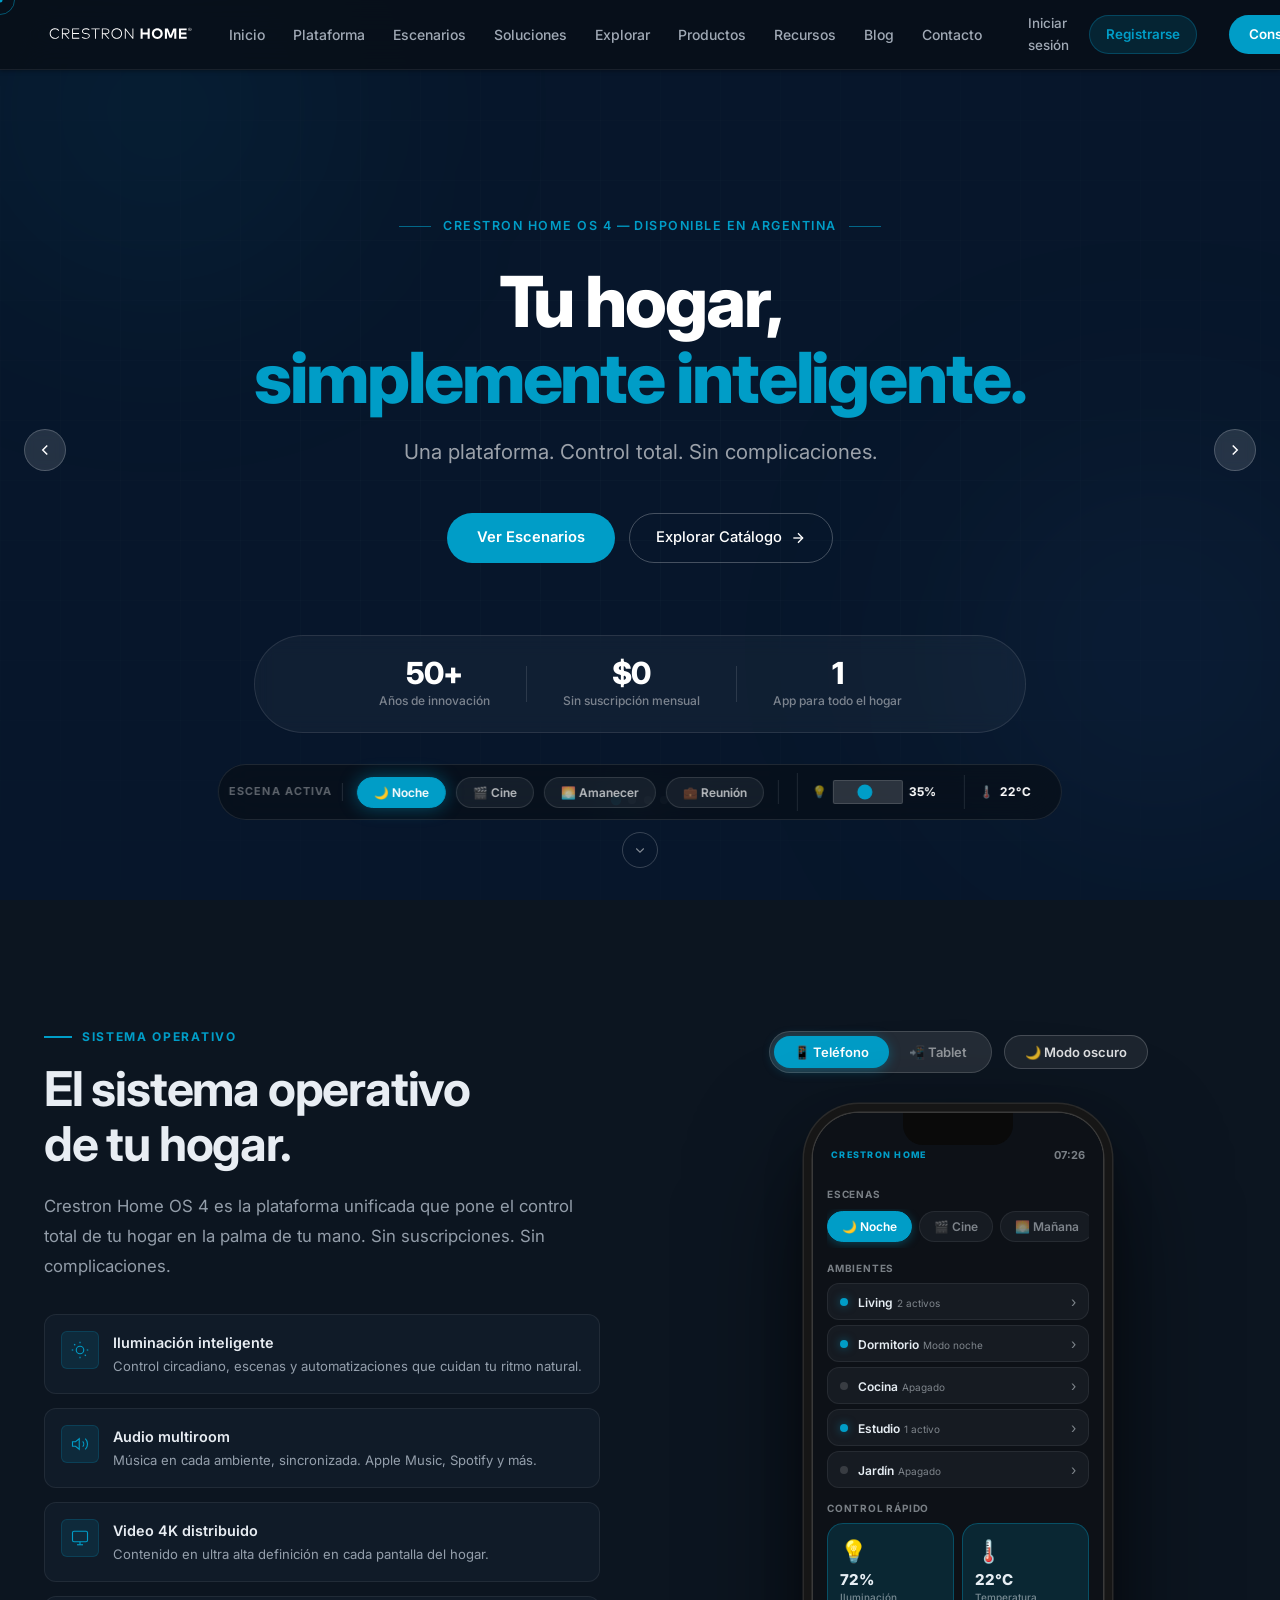
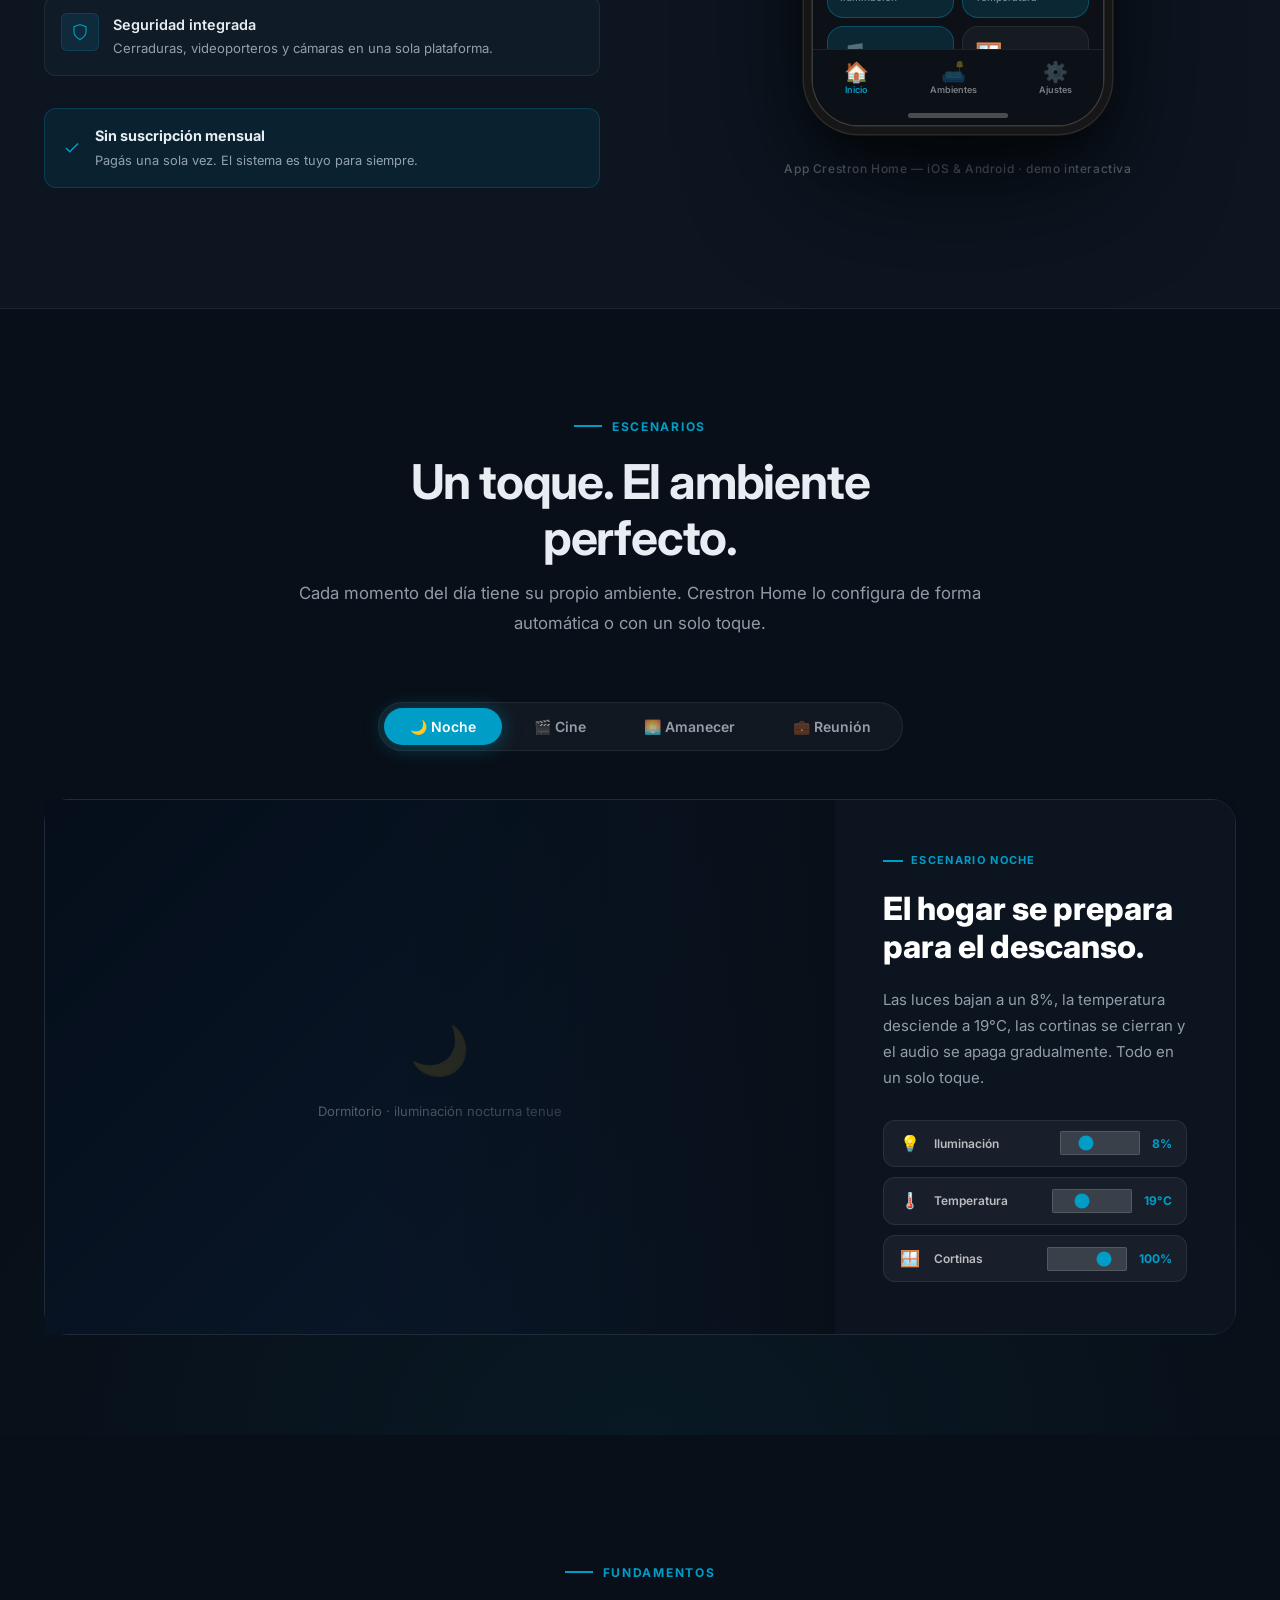
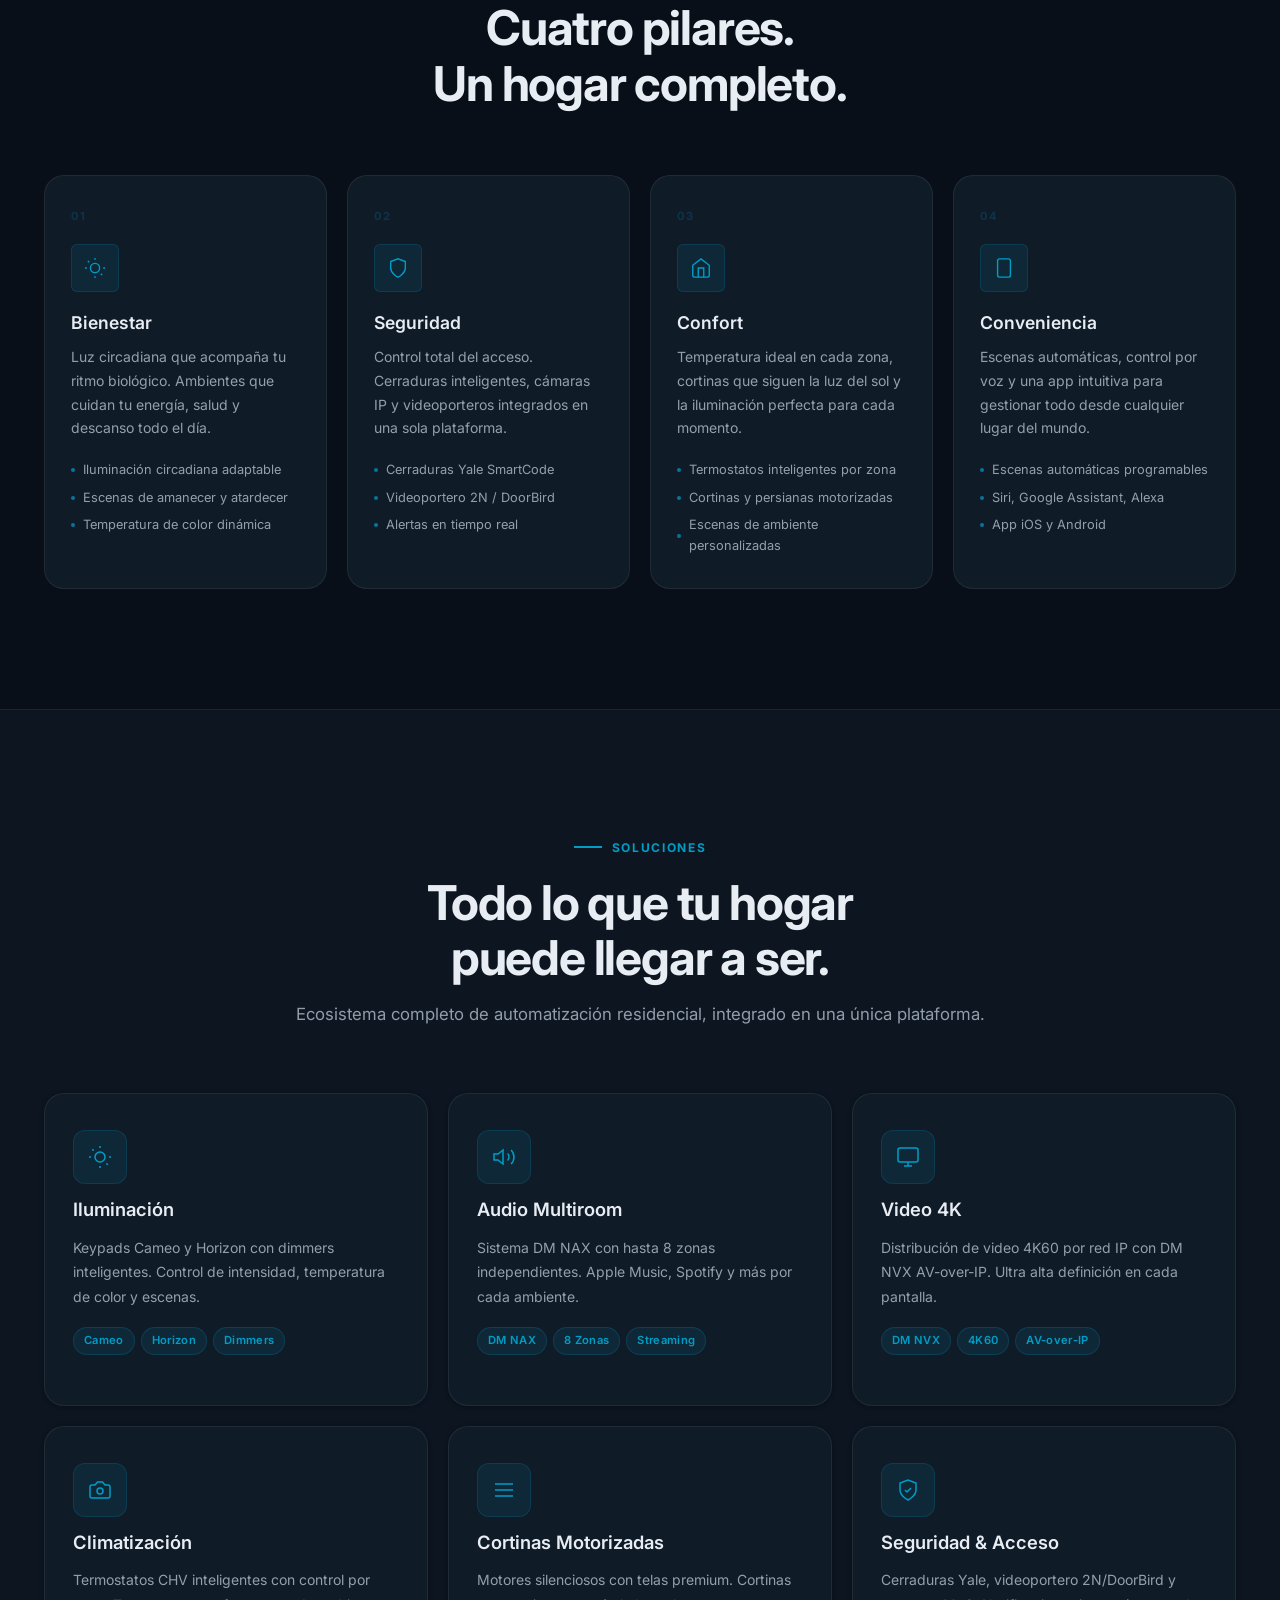
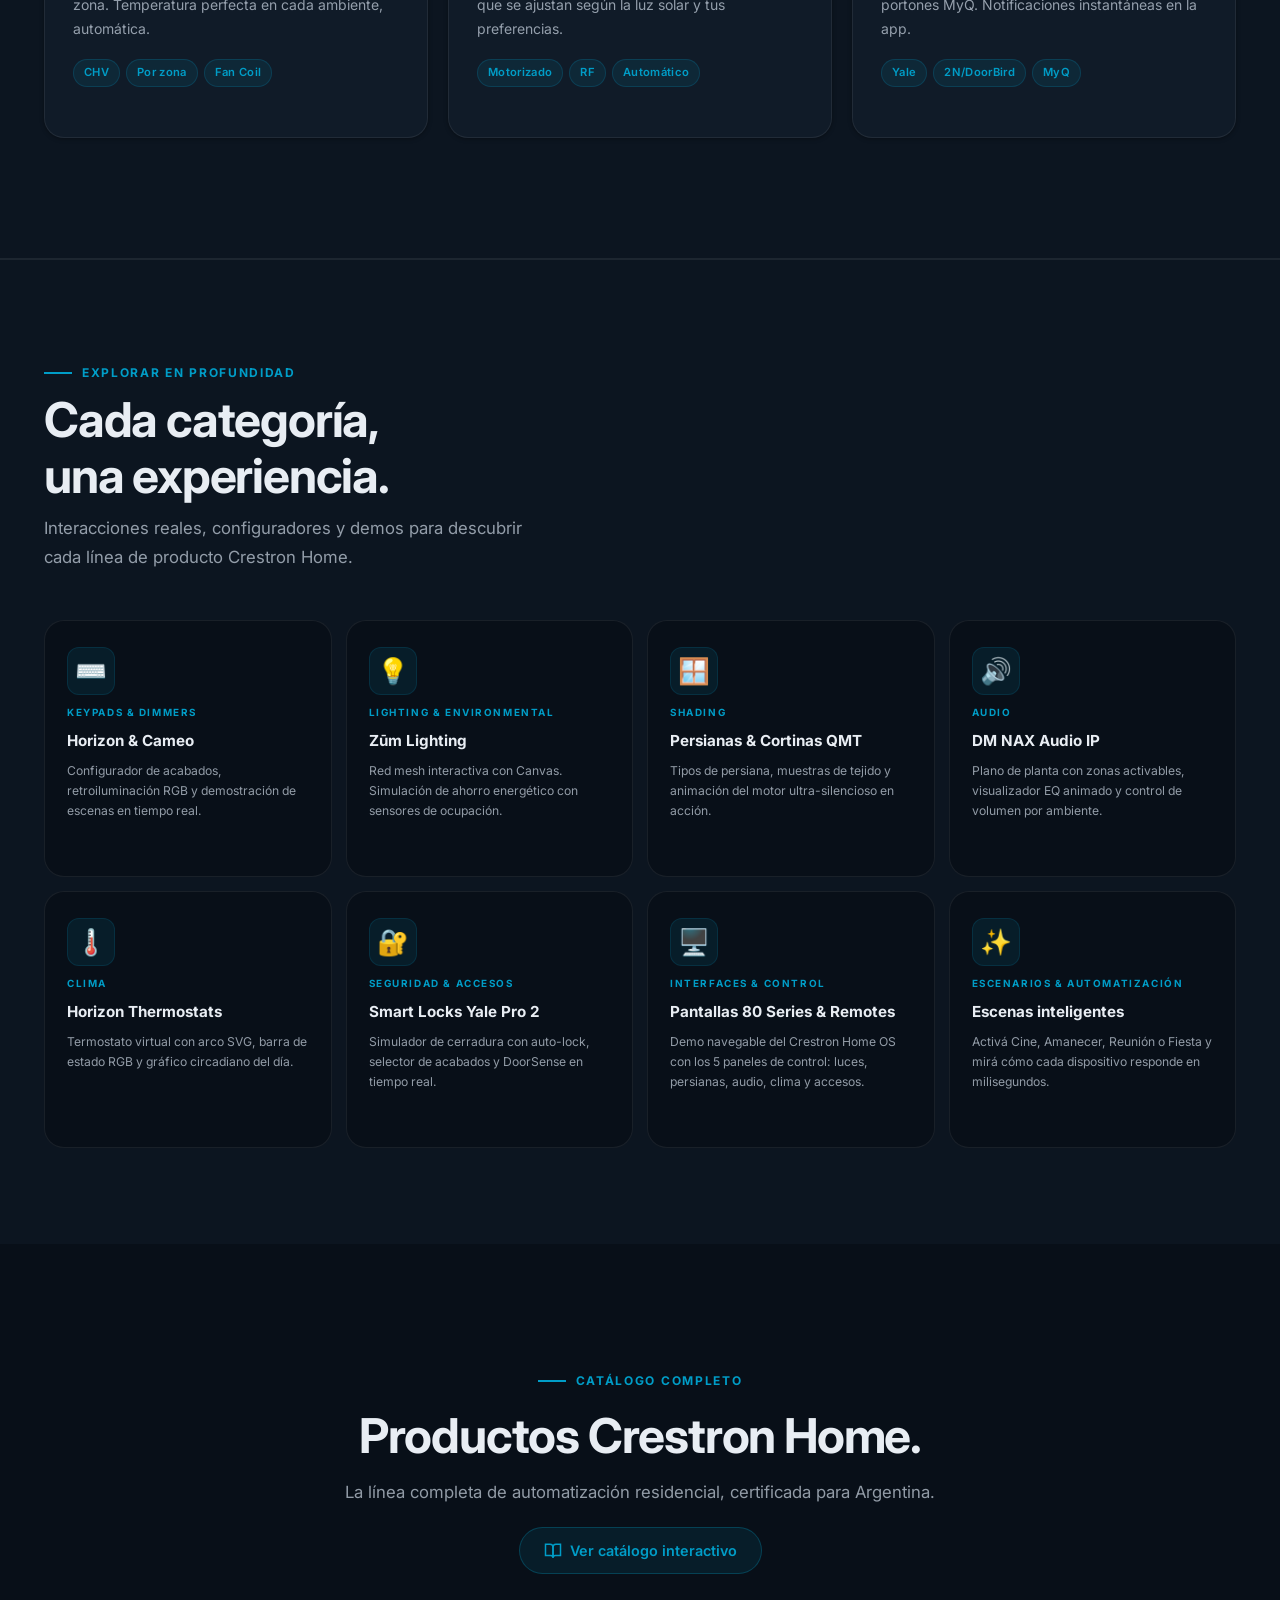
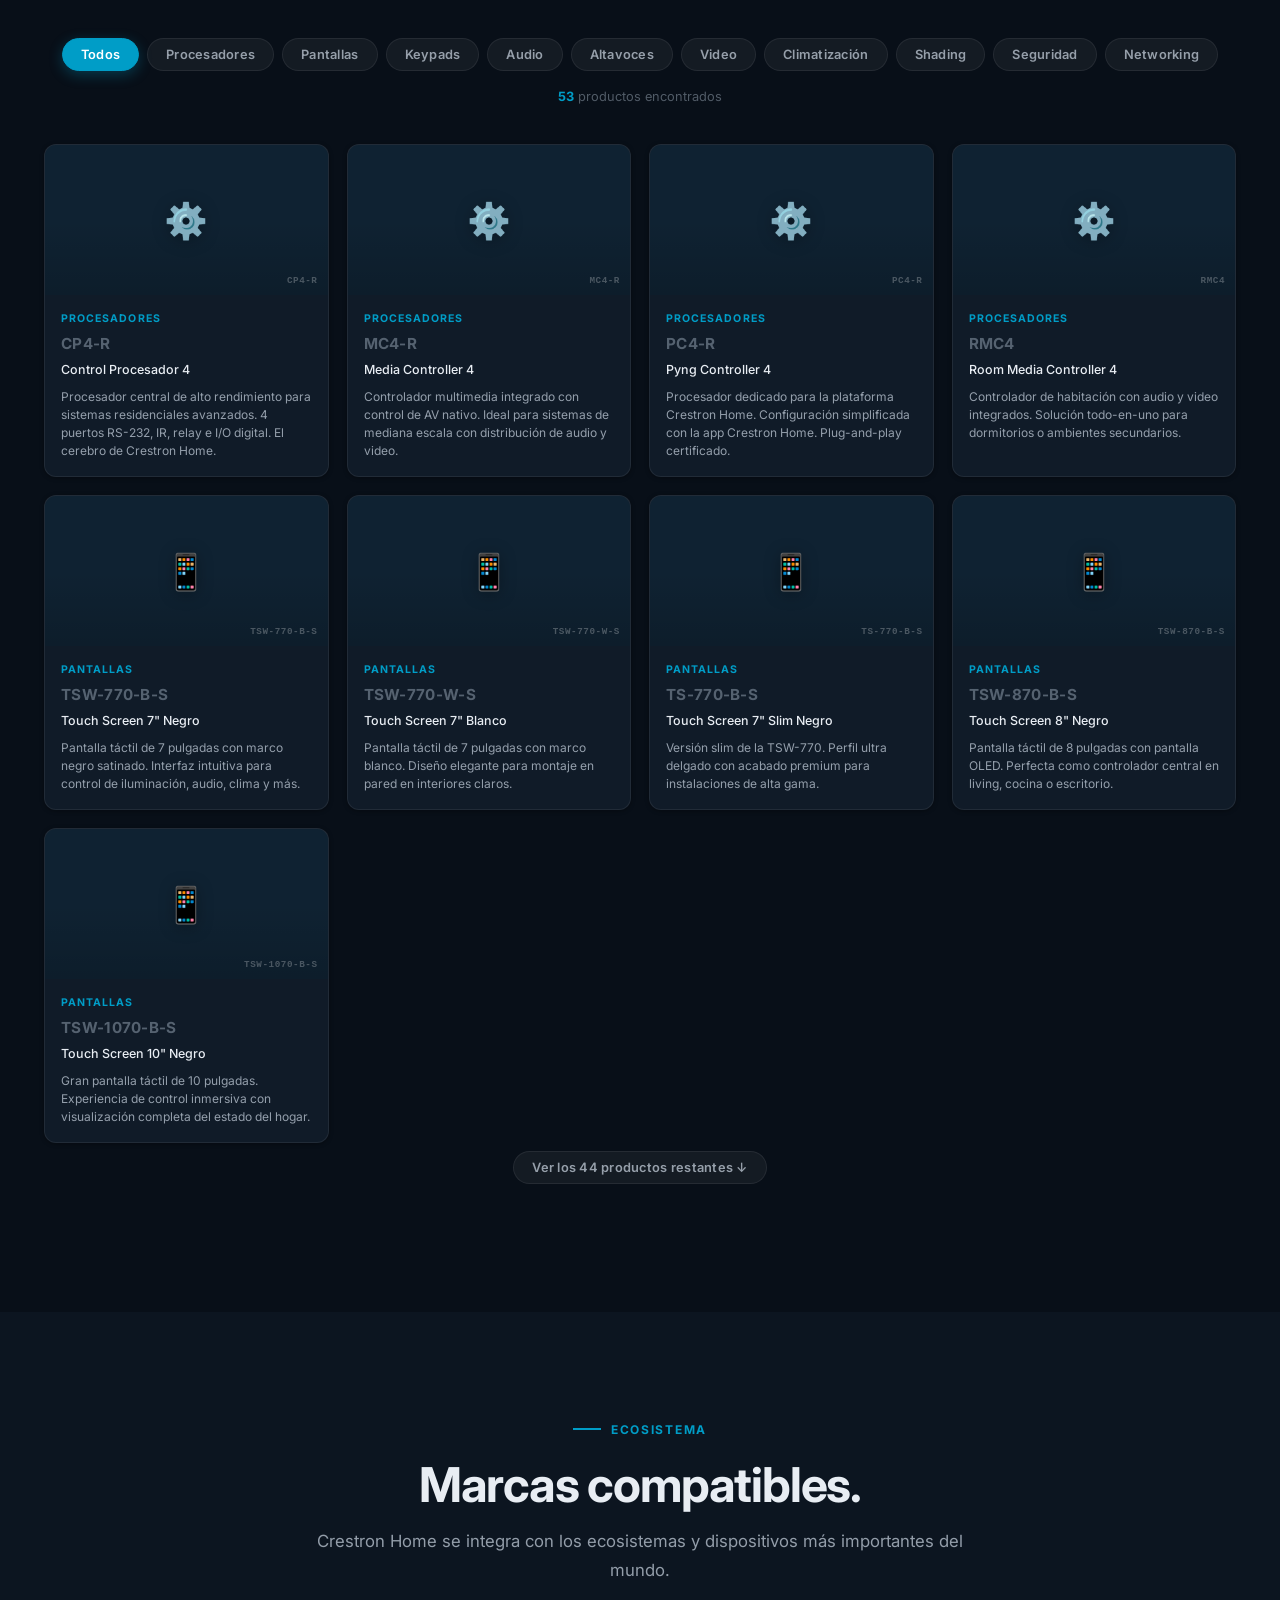
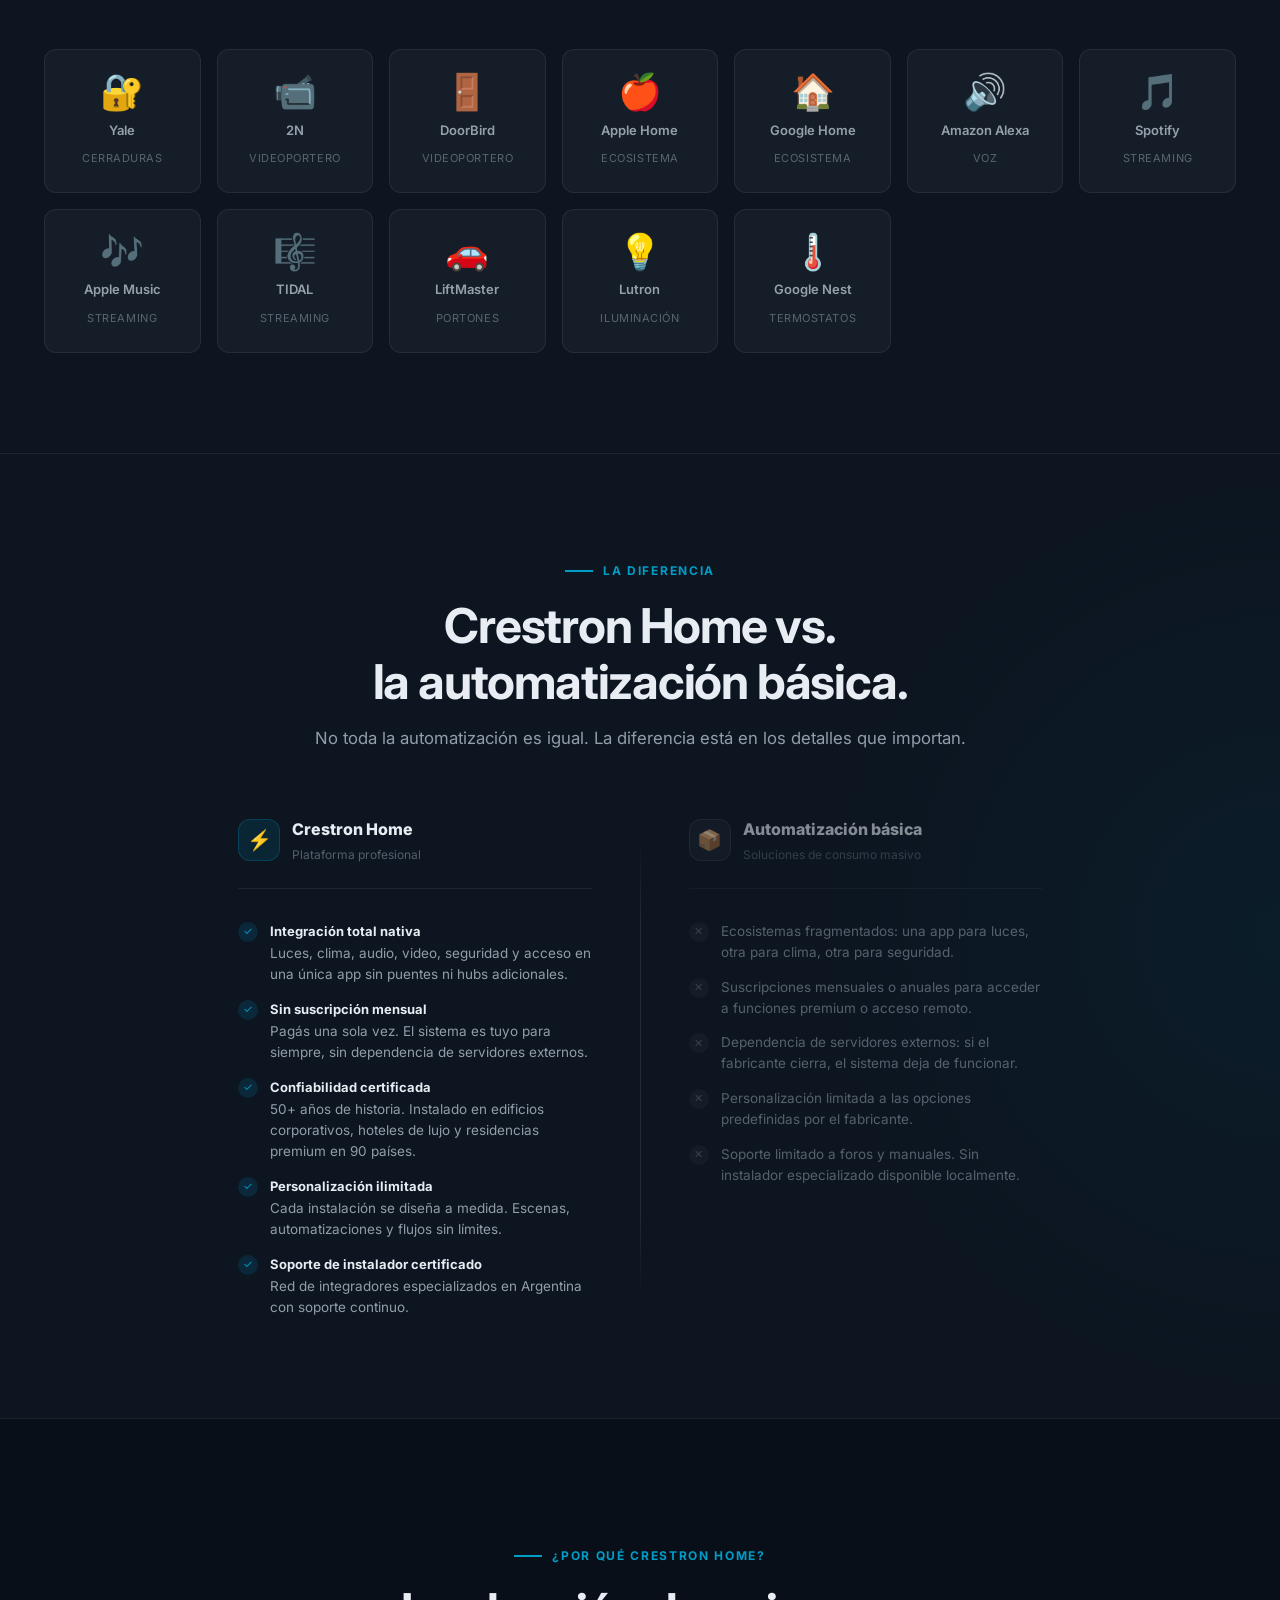
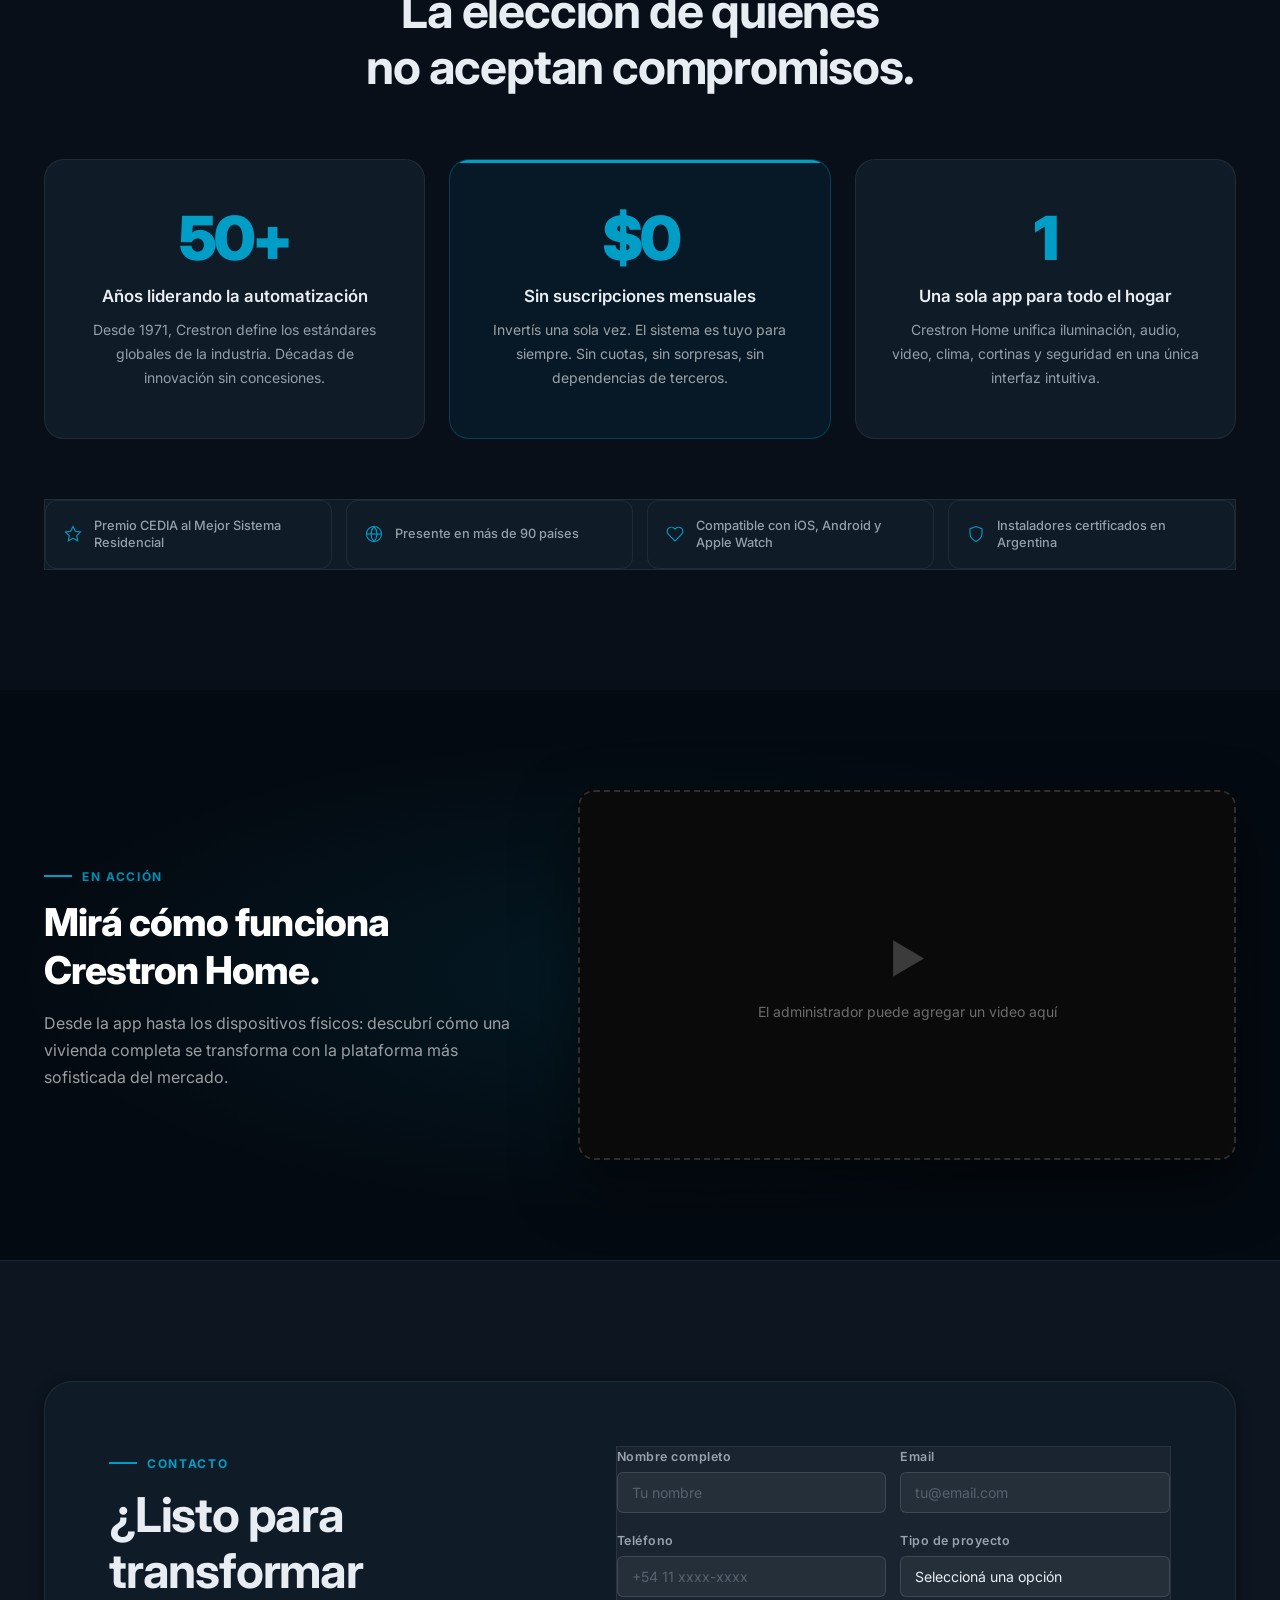
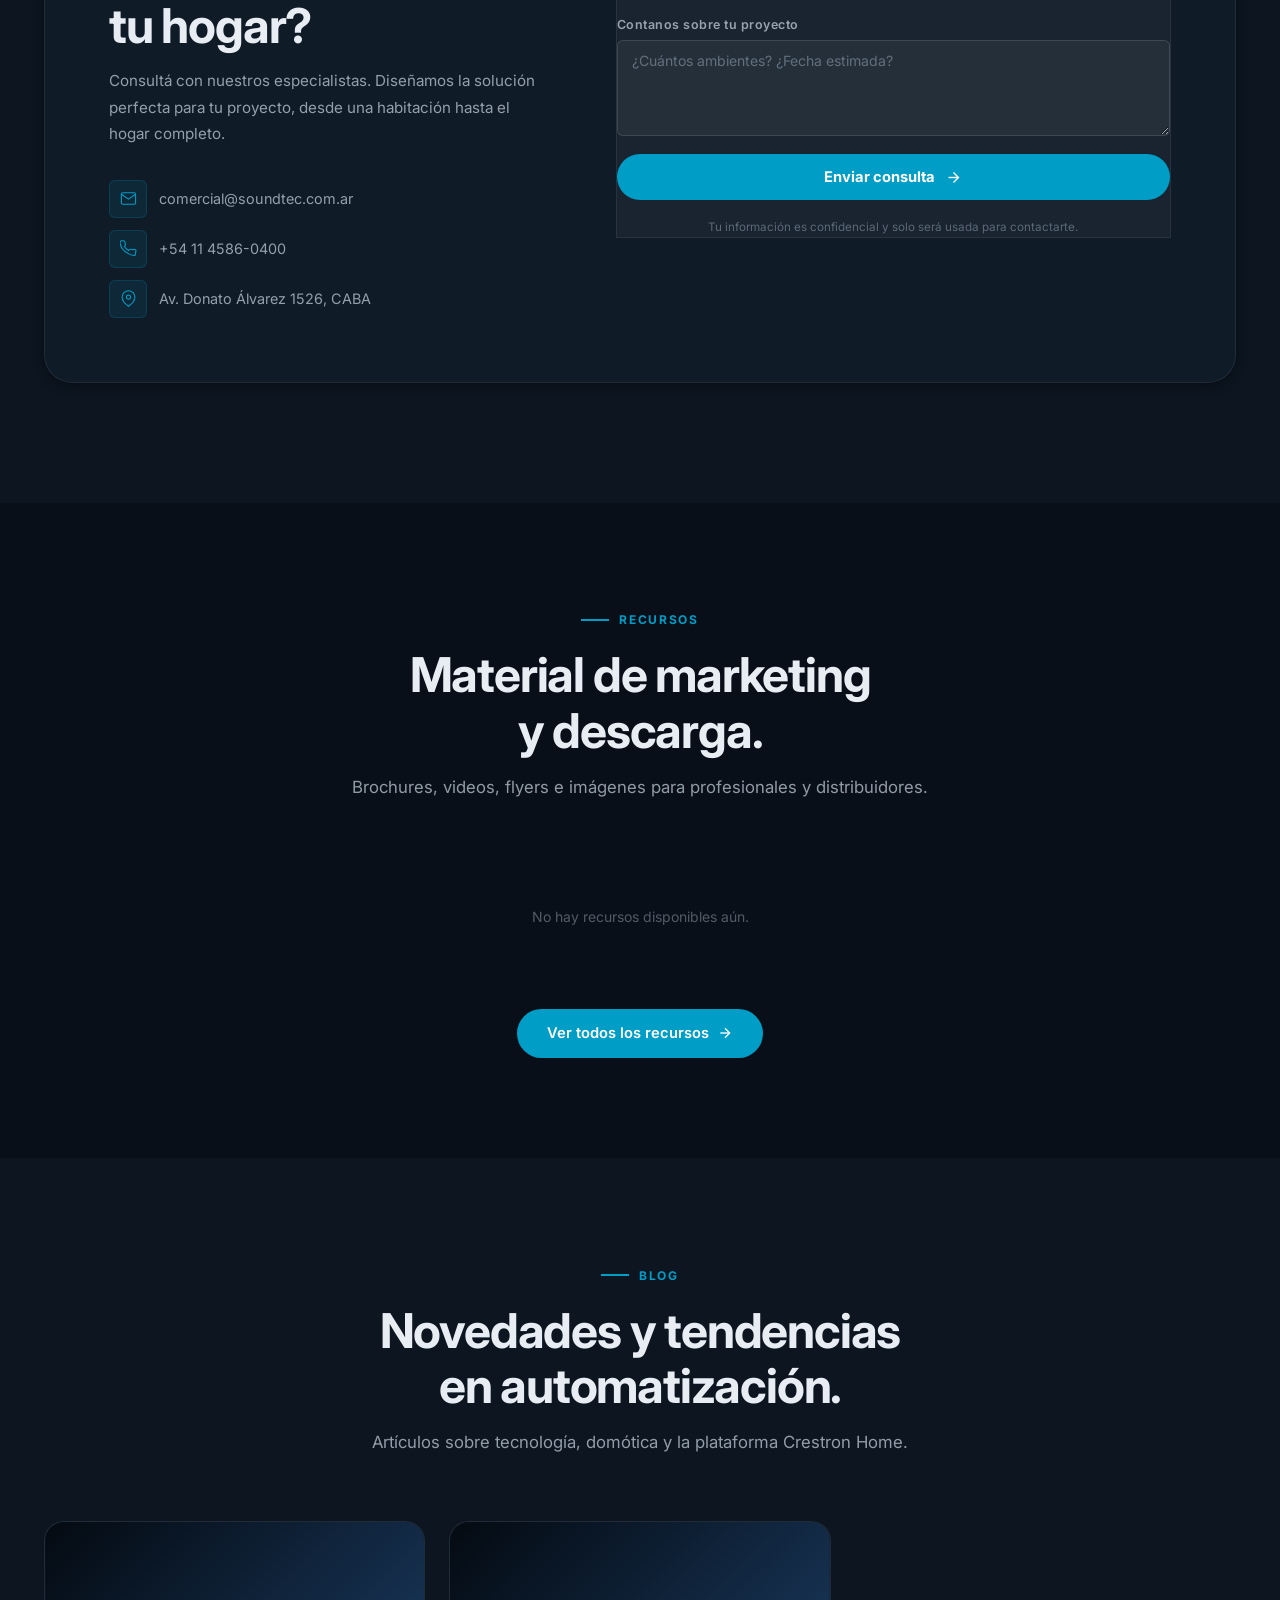
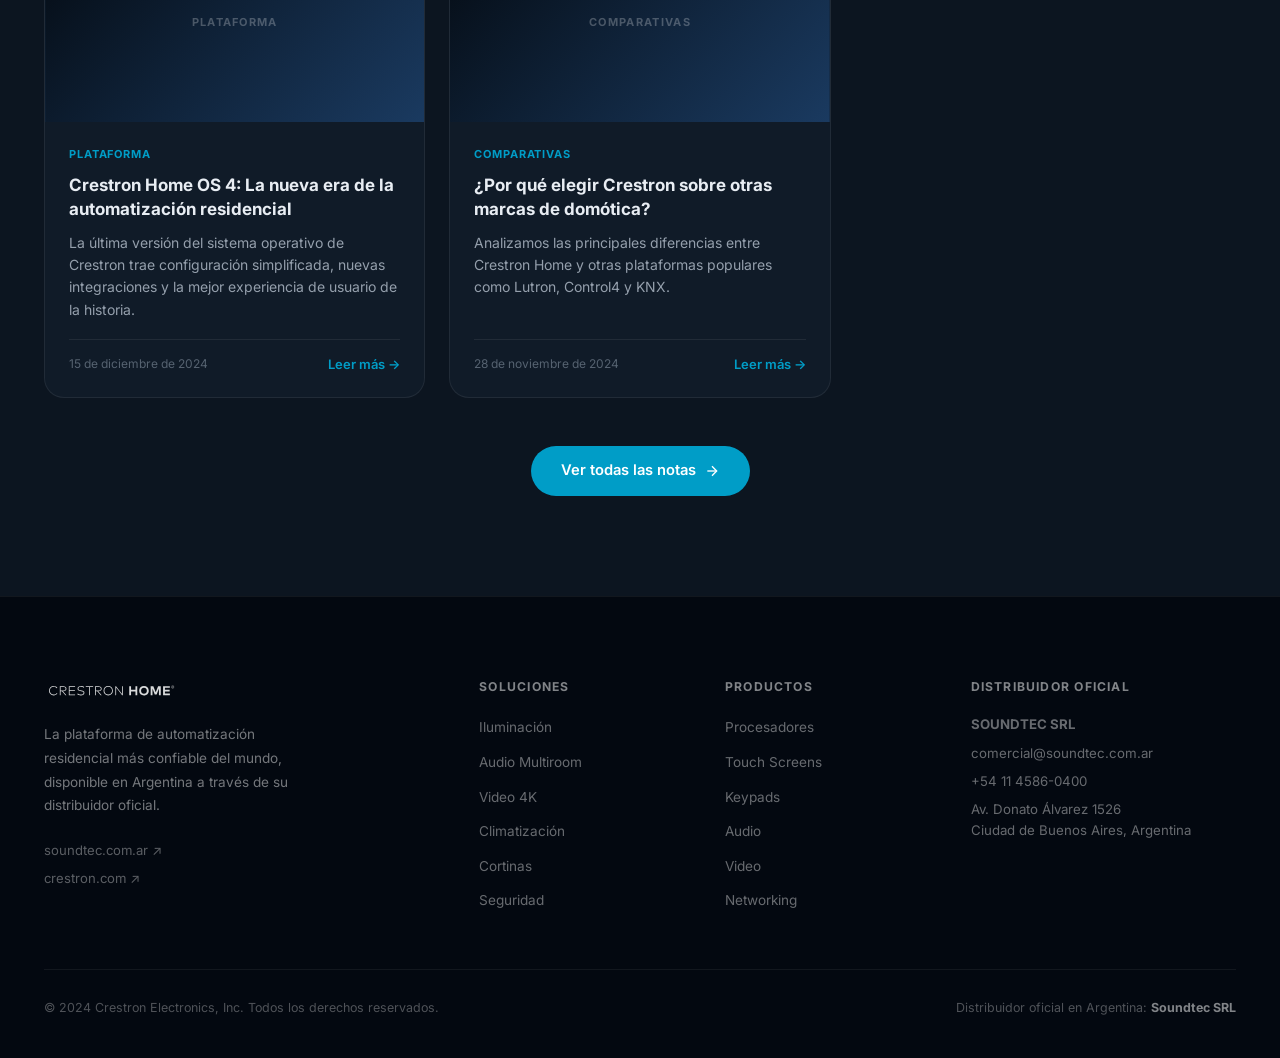
==== commit 846b1582: "Fix logo visibility in dark mode Replaced dual-logo approach (logo-dark / logo-white SVG files) with" ====
--- a/index.html
+++ b/index.html
@@ -24,8 +24,7 @@
   <nav class="navbar" id="navbar">
     <div class="nav-container">
       <a href="#inicio" class="logo">
-        <img src="crestron-home-logo.svg" alt="Crestron Home" class="logo-img logo-dark">
-        <img src="crestron-home-logo-white.svg" alt="Crestron Home" class="logo-img logo-white">
+        <img src="crestron-home-logo.svg" alt="Crestron Home" class="logo-img">
       </a>
       <ul class="nav-links" id="navLinks">
         <li><a href="#inicio" class="nav-link">Inicio</a></li>
--- a/styles.css
+++ b/styles.css
@@ -175,7 +175,6 @@
 
 .logo { display: flex; align-items: center; flex-shrink: 0; }
 .logo-img { height: 34px; width: auto; }
-.logo-white { display: none; }
 
 .nav-links {
   display: flex; align-items: center; gap: 28px; margin-left: auto;
@@ -1572,8 +1571,7 @@
 .navbar.scrolled { background: rgba(8,15,24,0.97) !important; }
 .nav-link { color: rgba(220,230,242,0.72) !important; }
 .nav-link:hover, .nav-link.active { color: #fff !important; }
-.logo-dark { display: none !important; }
-.logo-white { display: block !important; }
+.logo-img { filter: brightness(0) invert(1); }
 .btn-nav-login { color: rgba(220,230,242,0.72) !important; }
 .btn-nav-login:hover { color: #fff !important; }
 .btn-nav-register { background: rgba(0,157,199,0.15) !important; color: var(--accent) !important; border: 1.5px solid rgba(0,157,199,0.3) !important; }
@@ -2200,8 +2198,7 @@
 html[data-theme="light"] .nav-link { color: rgba(13,27,42,0.68) !important; }
 html[data-theme="light"] .nav-link:hover,
 html[data-theme="light"] .nav-link.active { color: #0d1b2a !important; }
-html[data-theme="light"] .logo-dark  { display: block !important; }
-html[data-theme="light"] .logo-white { display: none  !important; }
+html[data-theme="light"] .logo-img { filter: none !important; }
 html[data-theme="light"] .btn-nav-login { color: rgba(13,27,42,0.65) !important; }
 html[data-theme="light"] .btn-nav-login:hover { background: rgba(0,0,0,0.05) !important; }
 html[data-theme="light"] .btn-nav-register { border-color: rgba(0,0,0,0.18) !important; color: #0d1b2a !important; }
